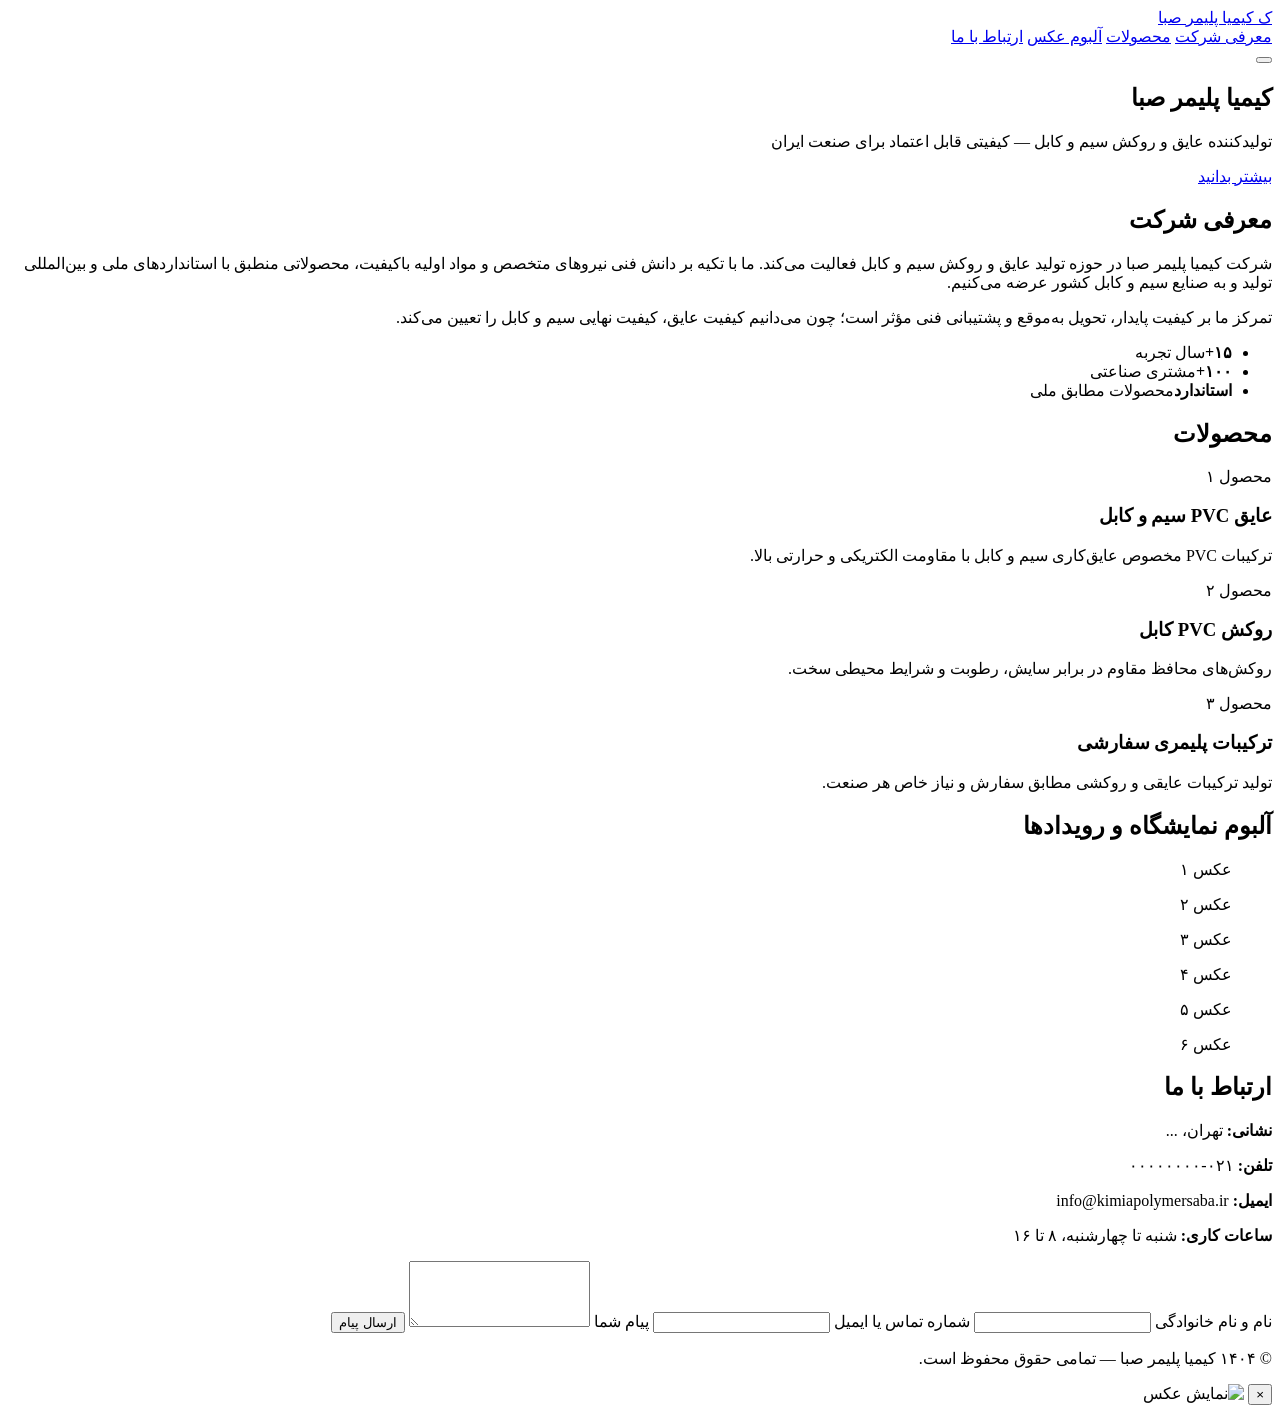
==== index.html @ 4624fdbb "Rename Index.html to index.html" ====
<!DOCTYPE html>
<html lang="fa" dir="rtl">
<head>
  <meta charset="UTF-8" />
  <meta name="viewport" content="width=device-width, initial-scale=1.0" />
  <title>کیمیا پلیمر صبا | تولیدکننده عایق و روکش سیم و کابل</title>
  <meta name="description" content="کیمیا پلیمر صبا — تولیدکننده عایق و روکش سیم و کابل با کیفیت استاندارد" />
  <link rel="stylesheet" href="style.css" />
  <link rel="stylesheet" href="https://cdn.jsdelivr.net/gh/rastikerdar/vazirmatn@v33.003/Vazirmatn-font-face.css" />
</head>
<body>

  <!-- ================= هدر و منو ================= -->
  <header class="site-header" id="header">
    <div class="container header-inner">
      <a href="#hero" class="logo">
        <!-- لوگوی واقعی شرکت را می‌توانید به‌جای این حرف بگذارید: <img src="logo.png" alt="کیمیا پلیمر صبا"> -->
        <span class="logo-mark">ک</span>
        <span class="logo-text">کیمیا پلیمر صبا</span>
      </a>
      <nav class="main-nav" id="mainNav">
        <a href="#about">معرفی شرکت</a>
        <a href="#products">محصولات</a>
        <a href="#gallery">آلبوم عکس</a>
        <a href="#contact">ارتباط با ما</a>
      </nav>
      <button class="menu-toggle" id="menuToggle" aria-label="باز و بسته کردن منو">
        <span></span><span></span><span></span>
      </button>
    </div>
  </header>

  <!-- ================= بخش قهرمان ================= -->
  <section class="hero" id="hero">
    <div class="container">
      <h1>کیمیا پلیمر صبا</h1>
      <p>تولیدکننده عایق و روکش سیم و کابل — کیفیتی قابل اعتماد برای صنعت ایران</p>
      <a href="#about" class="btn">بیشتر بدانید</a>
    </div>
  </section>

  <!-- ================= معرفی شرکت ================= -->
  <section class="section" id="about">
    <div class="container">
      <h2 class="section-title">معرفی شرکت</h2>
      <div class="about-grid">
        <div class="about-text">
          <p>
            شرکت کیمیا پلیمر صبا در حوزه تولید عایق و روکش سیم و کابل فعالیت می‌کند.
            ما با تکیه بر دانش فنی نیروهای متخصص و مواد اولیه باکیفیت، محصولاتی
            منطبق با استانداردهای ملی و بین‌المللی تولید و به صنایع سیم و کابل کشور عرضه می‌کنیم.
          </p>
          <p>
            تمرکز ما بر کیفیت پایدار، تحویل به‌موقع و پشتیبانی فنی مؤثر است؛
            چون می‌دانیم کیفیت عایق، کیفیت نهایی سیم و کابل را تعیین می‌کند.
          </p>
        </div>
        <ul class="about-stats">
          <li><strong>۱۵+</strong><span>سال تجربه</span></li>
          <li><strong>۱۰۰+</strong><span>مشتری صناعتی</span></li>
          <li><strong>استاندارد</strong><span>محصولات مطابق ملی</span></li>
        </ul>
      </div>
    </div>
  </section>

  <!-- ================= محصولات ================= -->
  <section class="section section-alt" id="products">
    <div class="container">
      <h2 class="section-title">محصولات</h2>
      <div class="products-grid">

        <article class="product-card">
          <div class="product-img placeholder" aria-hidden="true">محصول ۱</div>
          <h3>عایق PVC سیم و کابل</h3>
          <p>ترکیبات PVC مخصوص عایق‌کاری سیم و کابل با مقاومت الکتریکی و حرارتی بالا.</p>
        </article>

        <article class="product-card">
          <div class="product-img placeholder" aria-hidden="true">محصول ۲</div>
          <h3>روکش PVC کابل</h3>
          <p>روکش‌های محافظ مقاوم در برابر سایش، رطوبت و شرایط محیطی سخت.</p>
        </article>

        <article class="product-card">
          <div class="product-img placeholder" aria-hidden="true">محصول ۳</div>
          <h3>ترکیبات پلیمری سفارشی</h3>
          <p>تولید ترکیبات عایقی و روکشی مطابق سفارش و نیاز خاص هر صنعت.</p>
        </article>

      </div>
    </div>
  </section>

  <!-- ================= آلبوم عکس نمایشگاه و رویدادها ================= -->
  <section class="section" id="gallery">
    <div class="container">
      <h2 class="section-title">آلبوم نمایشگاه و رویدادها</h2>
      <div class="gallery-grid">

        <figure class="gallery-item" data-caption="نمایشگاه بین‌المللی صنعت سیم و کابل">
          <div class="gallery-img placeholder" aria-hidden="true">عکس ۱</div>
        </figure>
        <figure class="gallery-item" data-caption="غرفه کیمیا پلیمر صبا در نمایشگاه">
          <div class="gallery-img placeholder" aria-hidden="true">عکس ۲</div>
        </figure>
        <figure class="gallery-item" data-caption="خط تولید عایق و روکش">
          <div class="gallery-img placeholder" aria-hidden="true">عکس ۳</div>
        </figure>
        <figure class="gallery-item" data-caption="بازدید شرکای تجاری از کارخانه">
          <div class="gallery-img placeholder" aria-hidden="true">عکس ۴</div>
        </figure>
        <figure class="gallery-item" data-caption="رویداد سالانه شرکت">
          <div class="gallery-img placeholder" aria-hidden="true">عکس ۵</div>
        </figure>
        <figure class="gallery-item" data-caption="همایش تقدیر از همکاران">
          <div class="gallery-img placeholder" aria-hidden="true">عکس ۶</div>
        </figure>

      </div>
    </div>
  </section>

  <!-- ================= ارتباط با ما ================= -->
  <section class="section section-alt" id="contact">
    <div class="container">
      <h2 class="section-title">ارتباط با ما</h2>
      <div class="contact-grid">
        <div class="contact-info">
          <p><strong>نشانی:</strong> تهران، ...</p>
          <p><strong>تلفن:</strong> ۰۲۱-۰۰۰۰۰۰۰۰</p>
          <p><strong>ایمیل:</strong> info@kimiapolymersaba.ir</p>
          <p><strong>ساعات کاری:</strong> شنبه تا چهارشنبه، ۸ تا ۱۶</p>
        </div>
        <form class="contact-form" id="contactForm">
          <label>
            نام و نام خانوادگی
            <input type="text" name="name" required />
          </label>
          <label>
            شماره تماس یا ایمیل
            <input type="text" name="contact" required />
          </label>
          <label>
            پیام شما
            <textarea name="message" rows="4" required></textarea>
          </label>
          <button type="submit" class="btn">ارسال پیام</button>
          <p class="form-note" id="formNote"></p>
        </form>
      </div>
    </div>
  </section>

  <!-- ================= فوتر ================= -->
  <footer class="site-footer">
    <div class="container">
      <p>© ۱۴۰۴ کیمیا پلیمر صبا — تمامی حقوق محفوظ است.</p>
    </div>
  </footer>

  <!-- پنجره بزرگ‌نمایی عکس -->
  <div class="lightbox" id="lightbox" aria-hidden="true">
    <button class="lightbox-close" id="lightboxClose" aria-label="بستن">×</button>
    <img id="lightboxImg" src="" alt="نمایش عکس" />
    <p class="lightbox-caption" id="lightboxCaption"></p>
  </div>

  <script src="script.js"></script>
</body>
</html>
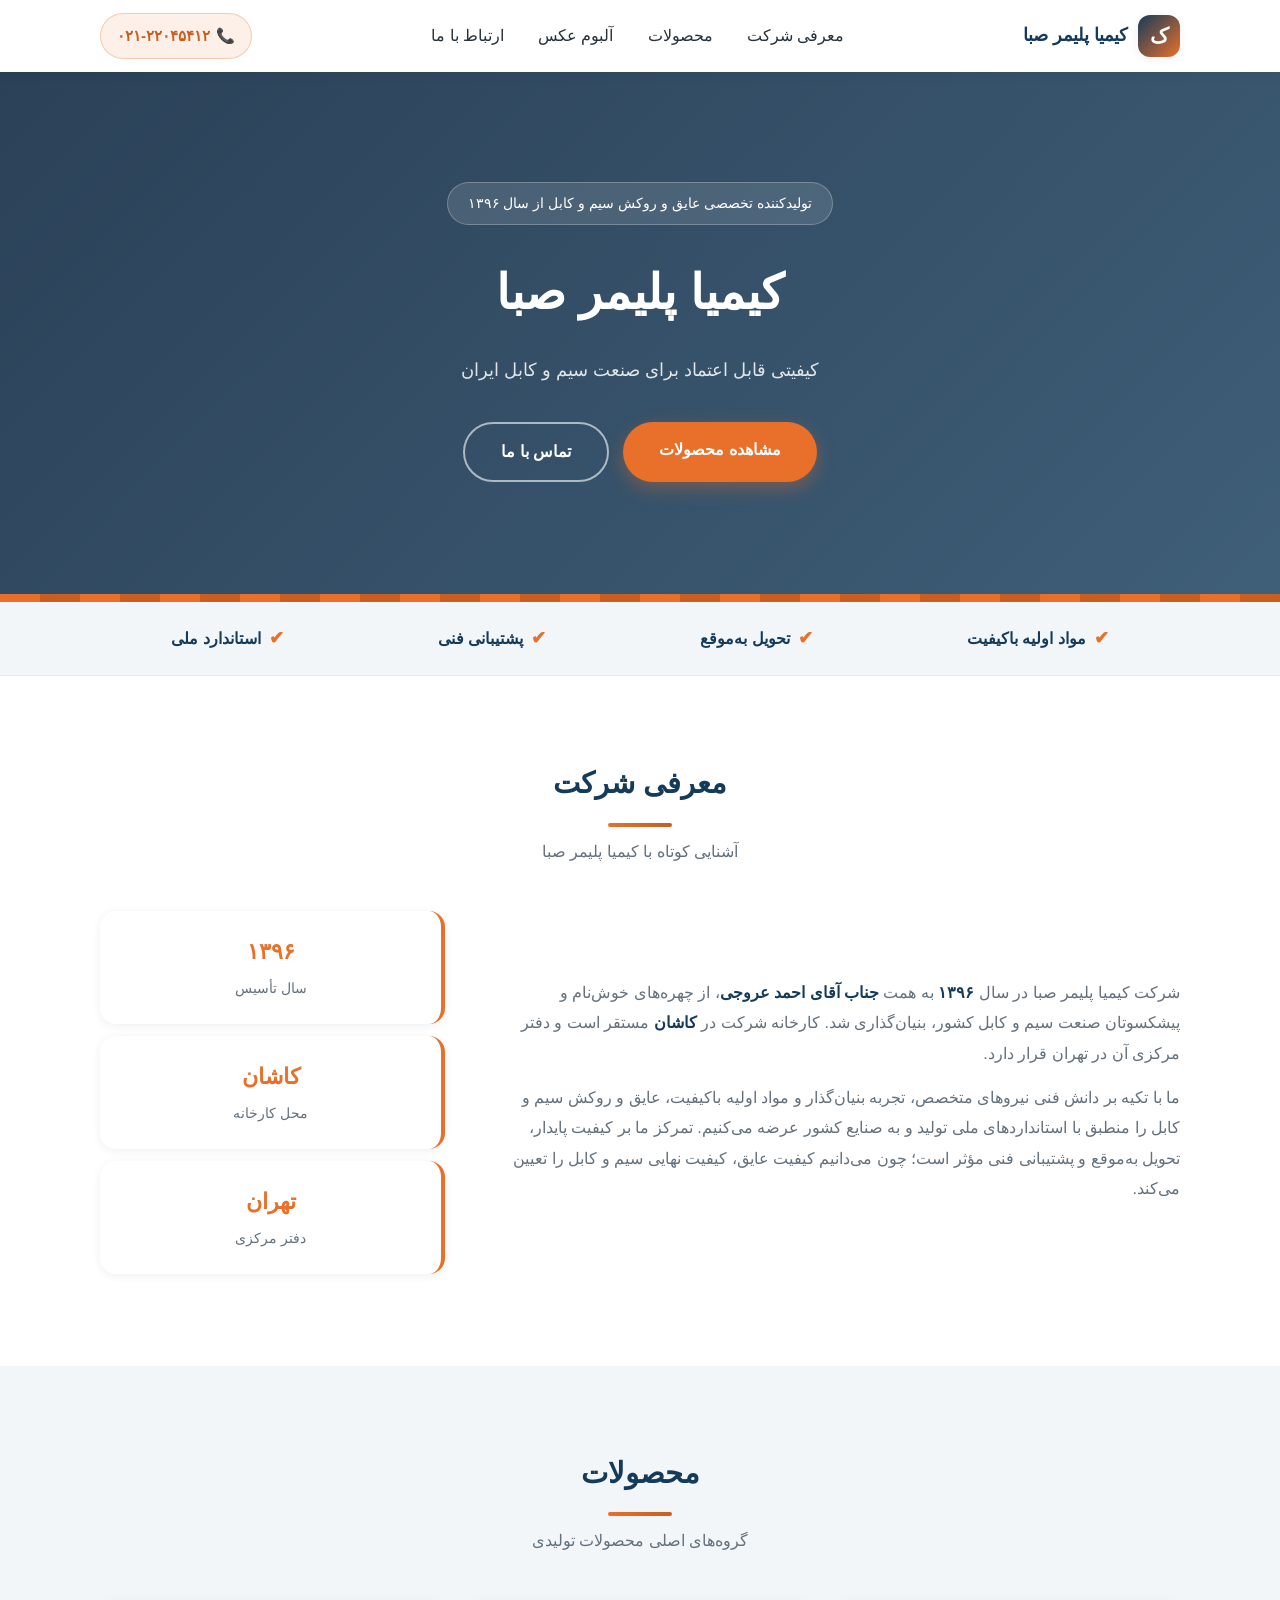
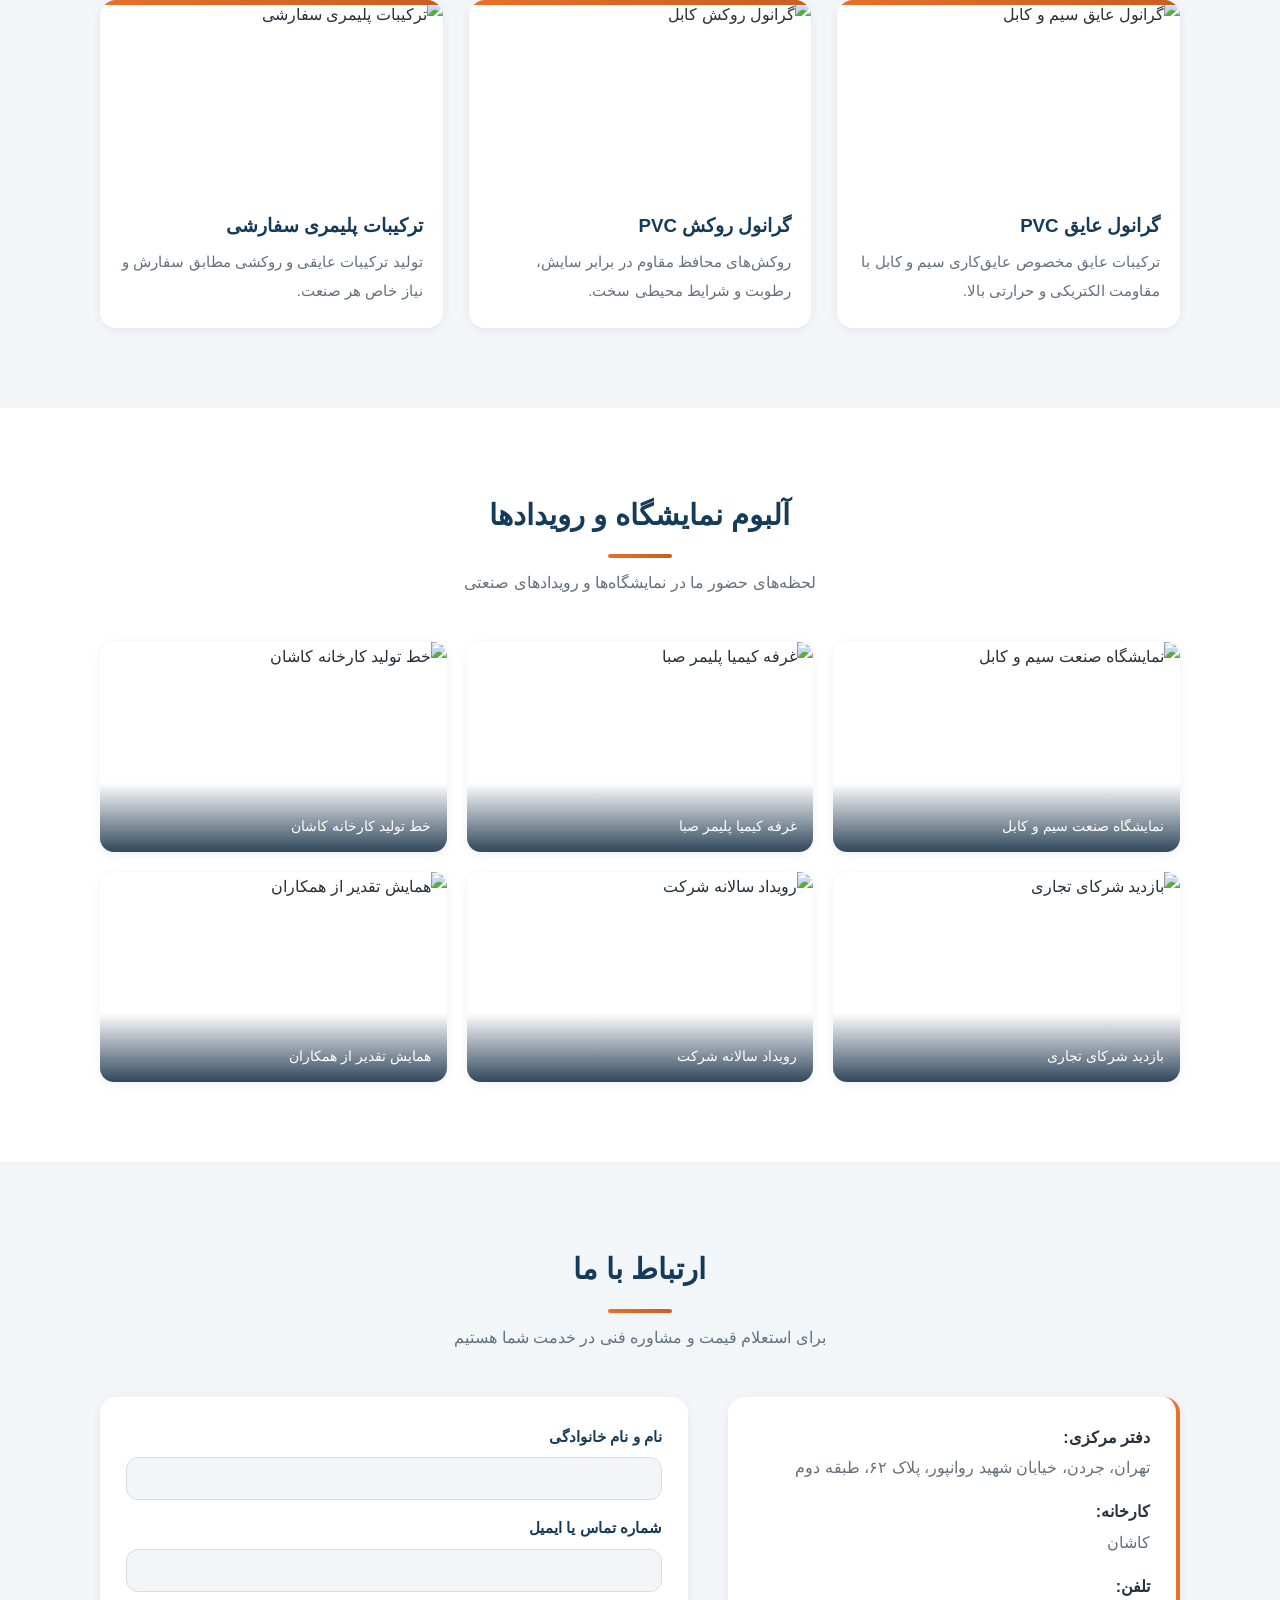
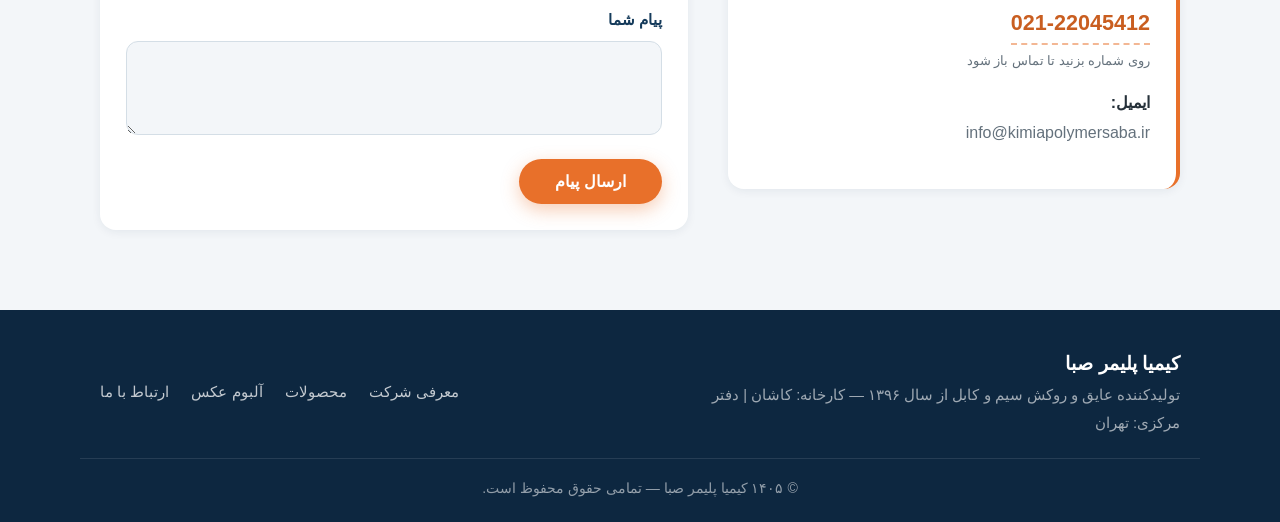
==== commit 4f7be7b5: "Add files via upload" ====
--- a/index.html
+++ b/index.html
@@ -4,17 +4,16 @@
   <meta charset="UTF-8" />
   <meta name="viewport" content="width=device-width, initial-scale=1.0" />
   <title>کیمیا پلیمر صبا | تولیدکننده عایق و روکش سیم و کابل</title>
-  <meta name="description" content="کیمیا پلیمر صبا — تولیدکننده عایق و روکش سیم و کابل با کیفیت استاندارد" />
+  <meta name="description" content="کیمیا پلیمر صبا — تولیدکننده عایق و روکش سیم و کابل از سال ۱۳۹۶، دفتر مرکزی تهران و کارخانه در کاشان" />
   <link rel="stylesheet" href="style.css" />
   <link rel="stylesheet" href="https://cdn.jsdelivr.net/gh/rastikerdar/vazirmatn@v33.003/Vazirmatn-font-face.css" />
 </head>
 <body>
 
   <!-- ================= هدر و منو ================= -->
-  <header class="site-header" id="header">
+  <header class="site-header">
     <div class="container header-inner">
       <a href="#hero" class="logo">
-        <!-- لوگوی واقعی شرکت را می‌توانید به‌جای این حرف بگذارید: <img src="logo.png" alt="کیمیا پلیمر صبا"> -->
         <span class="logo-mark">ک</span>
         <span class="logo-text">کیمیا پلیمر صبا</span>
       </a>
@@ -24,99 +23,107 @@
         <a href="#gallery">آلبوم عکس</a>
         <a href="#contact">ارتباط با ما</a>
       </nav>
+      <a class="header-phone" href="tel:+982122045412">
+        <span>📞</span>
+        <span dir="ltr">۰۲۱-۲۲۰۴۵۴۱۲</span>
+      </a>
       <button class="menu-toggle" id="menuToggle" aria-label="باز و بسته کردن منو">
         <span></span><span></span><span></span>
       </button>
     </div>
   </header>
 
-  <!-- ================= بخش قهرمان ================= -->
+  <!-- ================= بنر اصلی (پس‌زمینه: عکس گرانول) ================= -->
+  <!-- ⚠️ عکس گرانول را با نام granule.jpg آپلود کنید -->
   <section class="hero" id="hero">
     <div class="container">
+      <span class="hero-badge">تولیدکننده تخصصی عایق و روکش سیم و کابل از سال ۱۳۹۶</span>
       <h1>کیمیا پلیمر صبا</h1>
-      <p>تولیدکننده عایق و روکش سیم و کابل — کیفیتی قابل اعتماد برای صنعت ایران</p>
-      <a href="#about" class="btn">بیشتر بدانید</a>
+      <p>کیفیتی قابل اعتماد برای صنعت سیم و کابل ایران</p>
+      <div class="hero-actions">
+        <a href="#products" class="btn">مشاهده محصولات</a>
+        <a href="tel:+982122045412" class="btn btn-outline">تماس با ما</a>
+      </div>
     </div>
   </section>
+
+  <!-- ================= نوار ویژگی‌ها ================= -->
+  <div class="features-strip">
+    <div class="container features-inner">
+      <div class="feature-item"><span>✔</span> مواد اولیه باکیفیت</div>
+      <div class="feature-item"><span>✔</span> تحویل به‌موقع</div>
+      <div class="feature-item"><span>✔</span> پشتیبانی فنی</div>
+      <div class="feature-item"><span>✔</span> استاندارد ملی</div>
+    </div>
+  </div>
 
   <!-- ================= معرفی شرکت ================= -->
   <section class="section" id="about">
     <div class="container">
       <h2 class="section-title">معرفی شرکت</h2>
+      <p class="section-sub">آشنایی کوتاه با کیمیا پلیمر صبا</p>
       <div class="about-grid">
-        <div class="about-text">
+        <div class="about-text reveal">
           <p>
-            شرکت کیمیا پلیمر صبا در حوزه تولید عایق و روکش سیم و کابل فعالیت می‌کند.
-            ما با تکیه بر دانش فنی نیروهای متخصص و مواد اولیه باکیفیت، محصولاتی
-            منطبق با استانداردهای ملی و بین‌المللی تولید و به صنایع سیم و کابل کشور عرضه می‌کنیم.
+            شرکت کیمیا پلیمر صبا در سال <strong>۱۳۹۶</strong> به همت <strong>جناب آقای احمد عروجی</strong>،
+            از چهره‌های خوش‌نام و پیشکسوتان صنعت سیم و کابل کشور، بنیان‌گذاری شد.
+            کارخانه شرکت در <strong>کاشان</strong> مستقر است و دفتر مرکزی آن در تهران قرار دارد.
           </p>
           <p>
+            ما با تکیه بر دانش فنی نیروهای متخصص، تجربه بنیان‌گذار و مواد اولیه باکیفیت،
+            عایق و روکش سیم و کابل را منطبق با استانداردهای ملی تولید و به صنایع کشور عرضه می‌کنیم.
             تمرکز ما بر کیفیت پایدار، تحویل به‌موقع و پشتیبانی فنی مؤثر است؛
             چون می‌دانیم کیفیت عایق، کیفیت نهایی سیم و کابل را تعیین می‌کند.
           </p>
         </div>
         <ul class="about-stats">
-          <li><strong>۱۵+</strong><span>سال تجربه</span></li>
-          <li><strong>۱۰۰+</strong><span>مشتری صناعتی</span></li>
-          <li><strong>استاندارد</strong><span>محصولات مطابق ملی</span></li>
+          <li class="reveal"><strong>۱۳۹۶</strong><span>سال تأسیس</span></li>
+          <li class="reveal"><strong>کاشان</strong><span>محل کارخانه</span></li>
+          <li class="reveal"><strong>تهران</strong><span>دفتر مرکزی</span></li>
         </ul>
       </div>
     </div>
   </section>
 
   <!-- ================= محصولات ================= -->
+  <!-- ⚠️ سه عکس محصول را با نام‌های product1.jpg و product2.jpg و product3.jpg آپلود کنید -->
   <section class="section section-alt" id="products">
     <div class="container">
       <h2 class="section-title">محصولات</h2>
+      <p class="section-sub">گروه‌های اصلی محصولات تولیدی</p>
       <div class="products-grid">
-
-        <article class="product-card">
-          <div class="product-img placeholder" aria-hidden="true">محصول ۱</div>
-          <h3>عایق PVC سیم و کابل</h3>
-          <p>ترکیبات PVC مخصوص عایق‌کاری سیم و کابل با مقاومت الکتریکی و حرارتی بالا.</p>
+        <article class="product-card reveal">
+          <img class="product-img" src="product1.jpg" alt="گرانول عایق سیم و کابل" />
+          <h3>گرانول عایق PVC</h3>
+          <p>ترکیبات عایق مخصوص عایق‌کاری سیم و کابل با مقاومت الکتریکی و حرارتی بالا.</p>
         </article>
-
-        <article class="product-card">
-          <div class="product-img placeholder" aria-hidden="true">محصول ۲</div>
-          <h3>روکش PVC کابل</h3>
+        <article class="product-card reveal">
+          <img class="product-img" src="product2.jpg" alt="گرانول روکش کابل" />
+          <h3>گرانول روکش PVC</h3>
           <p>روکش‌های محافظ مقاوم در برابر سایش، رطوبت و شرایط محیطی سخت.</p>
         </article>
-
-        <article class="product-card">
-          <div class="product-img placeholder" aria-hidden="true">محصول ۳</div>
+        <article class="product-card reveal">
+          <img class="product-img" src="product3.jpg" alt="ترکیبات پلیمری سفارشی" />
           <h3>ترکیبات پلیمری سفارشی</h3>
           <p>تولید ترکیبات عایقی و روکشی مطابق سفارش و نیاز خاص هر صنعت.</p>
         </article>
-
       </div>
     </div>
   </section>
 
-  <!-- ================= آلبوم عکس نمایشگاه و رویدادها ================= -->
+  <!-- ================= آلبوم عکس ================= -->
+  <!-- ⚠️ شش عکس را با نام‌های gallery1.jpg تا gallery6.jpg آپلود کنید -->
   <section class="section" id="gallery">
     <div class="container">
       <h2 class="section-title">آلبوم نمایشگاه و رویدادها</h2>
+      <p class="section-sub">لحظه‌های حضور ما در نمایشگاه‌ها و رویدادهای صنعتی</p>
       <div class="gallery-grid">
-
-        <figure class="gallery-item" data-caption="نمایشگاه بین‌المللی صنعت سیم و کابل">
-          <div class="gallery-img placeholder" aria-hidden="true">عکس ۱</div>
-        </figure>
-        <figure class="gallery-item" data-caption="غرفه کیمیا پلیمر صبا در نمایشگاه">
-          <div class="gallery-img placeholder" aria-hidden="true">عکس ۲</div>
-        </figure>
-        <figure class="gallery-item" data-caption="خط تولید عایق و روکش">
-          <div class="gallery-img placeholder" aria-hidden="true">عکس ۳</div>
-        </figure>
-        <figure class="gallery-item" data-caption="بازدید شرکای تجاری از کارخانه">
-          <div class="gallery-img placeholder" aria-hidden="true">عکس ۴</div>
-        </figure>
-        <figure class="gallery-item" data-caption="رویداد سالانه شرکت">
-          <div class="gallery-img placeholder" aria-hidden="true">عکس ۵</div>
-        </figure>
-        <figure class="gallery-item" data-caption="همایش تقدیر از همکاران">
-          <div class="gallery-img placeholder" aria-hidden="true">عکس ۶</div>
-        </figure>
-
+        <figure class="gallery-item reveal"><img class="gallery-img" src="gallery1.jpg" alt="نمایشگاه صنعت سیم و کابل" /><figcaption>نمایشگاه صنعت سیم و کابل</figcaption></figure>
+        <figure class="gallery-item reveal"><img class="gallery-img" src="gallery2.jpg" alt="غرفه کیمیا پلیمر صبا" /><figcaption>غرفه کیمیا پلیمر صبا</figcaption></figure>
+        <figure class="gallery-item reveal"><img class="gallery-img" src="gallery3.jpg" alt="خط تولید کارخانه کاشان" /><figcaption>خط تولید کارخانه کاشان</figcaption></figure>
+        <figure class="gallery-item reveal"><img class="gallery-img" src="gallery4.jpg" alt="بازدید شرکای تجاری" /><figcaption>بازدید شرکای تجاری</figcaption></figure>
+        <figure class="gallery-item reveal"><img class="gallery-img" src="gallery5.jpg" alt="رویداد سالانه شرکت" /><figcaption>رویداد سالانه شرکت</figcaption></figure>
+        <figure class="gallery-item reveal"><img class="gallery-img" src="gallery6.jpg" alt="همایش تقدیر از همکاران" /><figcaption>همایش تقدیر از همکاران</figcaption></figure>
       </div>
     </div>
   </section>
@@ -125,14 +132,20 @@
   <section class="section section-alt" id="contact">
     <div class="container">
       <h2 class="section-title">ارتباط با ما</h2>
+      <p class="section-sub">برای استعلام قیمت و مشاوره فنی در خدمت شما هستیم</p>
       <div class="contact-grid">
         <div class="contact-info">
-          <p><strong>نشانی:</strong> تهران، ...</p>
-          <p><strong>تلفن:</strong> ۰۲۱-۰۰۰۰۰۰۰۰</p>
-          <p><strong>ایمیل:</strong> info@kimiapolymersaba.ir</p>
-          <p><strong>ساعات کاری:</strong> شنبه تا چهارشنبه، ۸ تا ۱۶</p>
+          <div class="contact-card reveal">
+            <p><strong>دفتر مرکزی:</strong><br />تهران، جردن، خیابان شهید روانپور، پلاک ۶۲، طبقه دوم</p>
+            <p><strong>کارخانه:</strong><br />کاشان</p>
+            <p><strong>تلفن:</strong><br />
+              <a class="phone-link" href="tel:+982122045412" dir="ltr">021-22045412</a>
+              <span class="phone-hint">روی شماره بزنید تا تماس باز شود</span>
+            </p>
+            <p><strong>ایمیل:</strong><br />info@kimiapolymersaba.ir</p>
+          </div>
         </div>
-        <form class="contact-form" id="contactForm">
+        <form class="contact-form reveal" id="contactForm">
           <label>
             نام و نام خانوادگی
             <input type="text" name="name" required />
@@ -154,13 +167,25 @@
 
   <!-- ================= فوتر ================= -->
   <footer class="site-footer">
-    <div class="container">
-      <p>© ۱۴۰۴ کیمیا پلیمر صبا — تمامی حقوق محفوظ است.</p>
+    <div class="container footer-grid">
+      <div>
+        <p class="footer-brand">کیمیا پلیمر صبا</p>
+        <p class="footer-desc">تولیدکننده عایق و روکش سیم و کابل از سال ۱۳۹۶ — کارخانه: کاشان | دفتر مرکزی: تهران</p>
+      </div>
+      <nav class="footer-nav">
+        <a href="#about">معرفی شرکت</a>
+        <a href="#products">محصولات</a>
+        <a href="#gallery">آلبوم عکس</a>
+        <a href="#contact">ارتباط با ما</a>
+      </nav>
+    </div>
+    <div class="container footer-bottom">
+      <p>© ۱۴۰۵ کیمیا پلیمر صبا — تمامی حقوق محفوظ است.</p>
     </div>
   </footer>
 
   <!-- پنجره بزرگ‌نمایی عکس -->
-  <div class="lightbox" id="lightbox" aria-hidden="true">
+  <div class="lightbox" id="lightbox">
     <button class="lightbox-close" id="lightboxClose" aria-label="بستن">×</button>
     <img id="lightboxImg" src="" alt="نمایش عکس" />
     <p class="lightbox-caption" id="lightboxCaption"></p>
@@ -168,4 +193,4 @@
 
   <script src="script.js"></script>
 </body>
-</html>
+</html>
--- a/style.css
+++ b/style.css
@@ -0,0 +1,446 @@
+/* پالت سازمانی: سرمه‌ای صنعتی + نارنجی مسی */
+:root {
+  --primary: #153B5B;
+  --primary-dark: #0D2740;
+  --accent: #E8702A;
+  --accent-dark: #C95E20;
+  --bg: #ffffff;
+  --bg-alt: #F3F6F9;
+  --text: #26313A;
+  --text-muted: #64717C;
+  --radius: 16px;
+  --shadow-sm: 0 2px 10px rgba(13, 39, 64, 0.07);
+  --shadow-md: 0 10px 30px rgba(13, 39, 64, 0.12);
+}
+
+* { margin: 0; padding: 0; box-sizing: border-box; }
+html { scroll-behavior: smooth; }
+
+body {
+  font-family: Vazirmatn, Tahoma, sans-serif;
+  color: var(--text);
+  background: var(--bg);
+  line-height: 1.9;
+}
+
+.container { max-width: 1120px; margin: 0 auto; padding: 0 20px; }
+
+/* ===== هدر شیشه‌ای ===== */
+.site-header {
+  position: sticky;
+  top: 0;
+  background: rgba(255, 255, 255, 0.85);
+  backdrop-filter: blur(12px);
+  -webkit-backdrop-filter: blur(12px);
+  box-shadow: 0 1px 12px rgba(13, 39, 64, 0.08);
+  z-index: 100;
+}
+
+.header-inner {
+  display: flex;
+  align-items: center;
+  justify-content: space-between;
+  height: 72px;
+  gap: 16px;
+}
+
+.logo { display: flex; align-items: center; gap: 10px; text-decoration: none; color: var(--primary); }
+
+.logo-mark {
+  width: 42px; height: 42px;
+  background: linear-gradient(135deg, var(--primary), var(--accent));
+  color: #fff;
+  border-radius: 12px;
+  display: grid; place-items: center;
+  font-size: 1.3rem; font-weight: bold;
+  box-shadow: var(--shadow-sm);
+}
+
+.logo-text { font-size: 1.1rem; font-weight: bold; }
+
+.main-nav { display: flex; gap: 6px; }
+
+.main-nav a {
+  text-decoration: none;
+  color: var(--text);
+  font-size: 0.98rem;
+  padding: 8px 14px;
+  border-radius: 10px;
+  transition: color 0.2s, background 0.2s;
+}
+.main-nav a:hover { color: var(--accent-dark); background: rgba(232, 112, 42, 0.08); }
+
+/* تلفن هدر — کلیک‌پذیر */
+.header-phone {
+  display: flex;
+  align-items: center;
+  gap: 6px;
+  background: rgba(232, 112, 42, 0.1);
+  color: var(--accent-dark);
+  text-decoration: none;
+  font-weight: bold;
+  font-size: 0.95rem;
+  padding: 8px 16px;
+  border-radius: 999px;
+  border: 1px solid rgba(232, 112, 42, 0.3);
+  transition: background 0.2s, color 0.2s;
+  white-space: nowrap;
+}
+.header-phone:hover { background: var(--accent); color: #fff; }
+
+.menu-toggle { display: none; flex-direction: column; gap: 5px; background: none; border: none; cursor: pointer; padding: 6px; }
+.menu-toggle span { width: 24px; height: 3px; background: var(--primary); border-radius: 2px; }
+
+/* ===== بنر اصلی با پس‌زمینه گرانول ===== */
+.hero {
+  background:
+    linear-gradient(135deg, rgba(13, 39, 64, 0.88), rgba(21, 59, 91, 0.82)),
+    url("granule.jpg") center/cover no-repeat;
+  color: #fff;
+  text-align: center;
+  padding: 110px 20px 120px;
+  position: relative;
+}
+
+.hero::after {
+  content: "";
+  position: absolute;
+  bottom: 0; left: 0; right: 0;
+  height: 8px;
+  background: repeating-linear-gradient(90deg, var(--accent) 0 40px, var(--accent-dark) 40px 80px);
+}
+
+.hero-badge {
+  display: inline-block;
+  background: rgba(255, 255, 255, 0.12);
+  border: 1px solid rgba(255, 255, 255, 0.25);
+  padding: 7px 20px;
+  border-radius: 999px;
+  font-size: 0.9rem;
+  margin-bottom: 22px;
+  animation: fadeUp 0.7s ease both;
+}
+
+.hero h1 { font-size: 3rem; margin-bottom: 14px; animation: fadeUp 0.7s ease 0.1s both; }
+
+.hero p {
+  font-size: 1.15rem;
+  color: rgba(255, 255, 255, 0.85);
+  margin-bottom: 34px;
+  animation: fadeUp 0.7s ease 0.2s both;
+}
+
+.hero-actions {
+  display: flex;
+  gap: 14px;
+  justify-content: center;
+  flex-wrap: wrap;
+  animation: fadeUp 0.7s ease 0.3s both;
+}
+
+@keyframes fadeUp {
+  from { opacity: 0; transform: translateY(22px); }
+  to { opacity: 1; transform: translateY(0); }
+}
+
+.btn {
+  display: inline-block;
+  background: var(--accent);
+  color: #fff;
+  padding: 13px 36px;
+  border-radius: 999px;
+  text-decoration: none;
+  font-weight: bold;
+  border: none;
+  cursor: pointer;
+  font-size: 1rem;
+  font-family: inherit;
+  box-shadow: 0 6px 18px rgba(232, 112, 42, 0.35);
+  transition: background 0.2s, transform 0.2s;
+}
+.btn:hover { background: var(--accent-dark); transform: translateY(-2px); }
+
+.btn-outline { background: transparent; border: 2px solid rgba(255, 255, 255, 0.6); box-shadow: none; }
+.btn-outline:hover { background: rgba(255, 255, 255, 0.12); border-color: #fff; }
+
+/* ===== نوار ویژگی‌ها ===== */
+.features-strip { background: var(--bg-alt); border-bottom: 1px solid rgba(13, 39, 64, 0.06); }
+
+.features-inner {
+  display: flex;
+  justify-content: space-around;
+  flex-wrap: wrap;
+  gap: 12px;
+  padding: 20px;
+}
+
+.feature-item { color: var(--primary); font-weight: bold; font-size: 0.98rem; display: flex; align-items: center; gap: 8px; }
+.feature-item span { color: var(--accent); font-size: 1.1rem; }
+
+/* ===== بخش‌های عمومی ===== */
+.section { padding: 80px 0; }
+.section-alt { background: var(--bg-alt); }
+
+.section-title { text-align: center; font-size: 1.8rem; color: var(--primary); }
+
+.section-title::after {
+  content: "";
+  display: block;
+  width: 64px; height: 4px;
+  background: linear-gradient(90deg, var(--accent), var(--accent-dark));
+  border-radius: 2px;
+  margin: 12px auto 0;
+}
+
+.section-sub { text-align: center; color: var(--text-muted); margin: 10px 0 44px; font-size: 0.98rem; }
+
+/* ===== معرفی شرکت ===== */
+.about-grid {
+  display: grid;
+  grid-template-columns: 2fr 1fr;
+  gap: 44px;
+  align-items: center;
+}
+
+.about-text p { margin-bottom: 14px; color: var(--text-muted); }
+.about-text strong { color: var(--primary); }
+
+.about-stats { list-style: none; text-align: center; }
+
+.about-stats li {
+  background: var(--bg);
+  border-radius: var(--radius);
+  padding: 20px;
+  margin-bottom: 12px;
+  box-shadow: var(--shadow-sm);
+  border-right: 4px solid var(--accent);
+  transition: transform 0.2s, box-shadow 0.2s;
+}
+.about-stats li:hover { transform: translateY(-3px); box-shadow: var(--shadow-md); }
+
+.about-stats strong { display: block; font-size: 1.4rem; color: var(--accent); }
+.about-stats span { color: var(--text-muted); font-size: 0.9rem; }
+
+/* ===== محصولات ===== */
+.products-grid {
+  display: grid;
+  grid-template-columns: repeat(auto-fit, minmax(260px, 1fr));
+  gap: 26px;
+}
+
+.product-card {
+  background: var(--bg);
+  border-radius: var(--radius);
+  overflow: hidden;
+  box-shadow: var(--shadow-sm);
+  transition: transform 0.25s, box-shadow 0.25s;
+  position: relative;
+}
+.product-card::before {
+  content: "";
+  position: absolute;
+  top: 0; left: 0; right: 0;
+  height: 5px;
+  background: linear-gradient(90deg, var(--accent), var(--accent-dark));
+  z-index: 1;
+}
+.product-card:hover { transform: translateY(-6px); box-shadow: var(--shadow-md); }
+
+.product-img { display: block; width: 100%; height: 190px; object-fit: cover; }
+
+.product-card h3 { padding: 18px 20px 4px; color: var(--primary); }
+.product-card p { padding: 0 20px 22px; color: var(--text-muted); font-size: 0.95rem; }
+
+/* ===== آلبوم عکس ===== */
+.gallery-grid {
+  display: grid;
+  grid-template-columns: repeat(auto-fit, minmax(280px, 1fr));
+  gap: 20px;
+}
+
+.gallery-item {
+  cursor: pointer;
+  position: relative;
+  border-radius: 14px;
+  overflow: hidden;
+  box-shadow: var(--shadow-sm);
+}
+
+.gallery-img {
+  display: block;
+  width: 100%;
+  height: 210px;
+  object-fit: cover;
+  transition: transform 0.4s ease;
+}
+.gallery-item:hover .gallery-img { transform: scale(1.06); }
+
+.gallery-item figcaption {
+  position: absolute;
+  bottom: 0; left: 0; right: 0;
+  background: linear-gradient(transparent, rgba(13, 39, 64, 0.85));
+  color: #fff;
+  padding: 30px 16px 12px;
+  font-size: 0.9rem;
+}
+
+/* ===== ارتباط با ما ===== */
+.contact-grid { display: grid; grid-template-columns: 1fr 1.3fr; gap: 40px; align-items: start; }
+
+.contact-card {
+  background: var(--bg);
+  border-radius: var(--radius);
+  padding: 26px;
+  box-shadow: var(--shadow-sm);
+  border-right: 4px solid var(--accent);
+}
+.contact-card p { margin-bottom: 14px; color: var(--text-muted); }
+.contact-card strong { color: var(--text); }
+
+/* تلفن کلیک‌پذیر در کارت تماس */
+.phone-link {
+  display: inline-block;
+  font-size: 1.35rem;
+  font-weight: bold;
+  color: var(--accent-dark);
+  text-decoration: none;
+  direction: ltr;
+  border-bottom: 2px dashed rgba(232, 112, 42, 0.5);
+  transition: color 0.2s;
+}
+.phone-link:hover { color: var(--accent); }
+
+.phone-hint { display: block; font-size: 0.8rem; color: var(--text-muted); margin-top: 4px; }
+
+.contact-form {
+  background: var(--bg);
+  border-radius: var(--radius);
+  padding: 26px;
+  box-shadow: var(--shadow-sm);
+}
+
+.contact-form label { display: block; margin-bottom: 14px; font-size: 0.95rem; font-weight: bold; color: var(--primary); }
+
+.contact-form input,
+.contact-form textarea {
+  width: 100%;
+  margin-top: 6px;
+  padding: 12px 14px;
+  border: 1px solid #D4DEE6;
+  border-radius: 12px;
+  font-family: inherit;
+  font-size: 0.95rem;
+  font-weight: normal;
+  background: var(--bg-alt);
+  transition: border 0.2s, background 0.2s;
+}
+
+.contact-form input:focus,
+.contact-form textarea:focus {
+  outline: none;
+  background: var(--bg);
+  border-color: var(--accent);
+  box-shadow: 0 0 0 3px rgba(232, 112, 42, 0.15);
+}
+
+.form-note {
+  margin-top: 10px;
+  color: #1F8A4C;
+  font-weight: bold;
+  font-size: 0.95rem;
+  display: none;
+}
+
+/* ===== فوتر ===== */
+.site-footer { background: var(--primary-dark); color: rgba(255, 255, 255, 0.85); }
+
+.footer-grid {
+  display: flex;
+  justify-content: space-between;
+  align-items: center;
+  flex-wrap: wrap;
+  gap: 20px;
+  padding-top: 36px;
+  padding-bottom: 20px;
+}
+
+.footer-brand { font-size: 1.2rem; font-weight: bold; color: #fff; }
+.footer-desc { font-size: 0.92rem; color: rgba(255, 255, 255, 0.6); max-width: 480px; }
+
+.footer-nav { display: flex; gap: 22px; flex-wrap: wrap; }
+
+.footer-nav a {
+  color: rgba(255, 255, 255, 0.75);
+  text-decoration: none;
+  font-size: 0.95rem;
+  transition: color 0.2s;
+}
+.footer-nav a:hover { color: var(--accent); }
+
+.footer-bottom {
+  border-top: 1px solid rgba(255, 255, 255, 0.1);
+  padding-top: 16px;
+  padding-bottom: 20px;
+  text-align: center;
+  font-size: 0.88rem;
+  color: rgba(255, 255, 255, 0.55);
+}
+
+/* ===== پنجره بزرگ‌نمایی عکس ===== */
+.lightbox {
+  position: fixed;
+  inset: 0;
+  background: rgba(13, 27, 40, 0.9);
+  display: none;
+  place-items: center;
+  z-index: 200;
+  padding: 20px;
+}
+.lightbox.open { display: grid; }
+.lightbox img { max-width: 90vw; max-height: 75vh; border-radius: 12px; box-shadow: 0 20px 60px rgba(0, 0, 0, 0.5); }
+.lightbox-caption { color: #fff; margin-top: 14px; font-size: 0.95rem; }
+.lightbox-close {
+  position: absolute;
+  top: 18px; left: 22px;
+  background: none; border: none;
+  color: #fff;
+  font-size: 2.4rem;
+  cursor: pointer;
+}
+
+/* ===== انیمیشن اسکرول ===== */
+.reveal {
+  opacity: 0;
+  transform: translateY(28px);
+  transition: opacity 0.6s ease, transform 0.6s ease;
+}
+.reveal.visible { opacity: 1; transform: translateY(0); }
+
+/* ===== ریسپانسیو ===== */
+@media (max-width: 900px) {
+  .header-phone { display: none; }
+}
+
+@media (max-width: 768px) {
+  .menu-toggle { display: flex; }
+
+  .main-nav {
+    position: absolute;
+    top: 72px; left: 0; right: 0;
+    background: var(--bg);
+    flex-direction: column;
+    gap: 0;
+    box-shadow: 0 8px 16px rgba(13, 39, 64, 0.1);
+    display: none;
+  }
+  .main-nav.open { display: flex; }
+  .main-nav a { padding: 14px 24px; border-bottom: 1px solid var(--bg-alt); border-radius: 0; }
+
+  .about-grid,
+  .contact-grid { grid-template-columns: 1fr; }
+
+  .hero { padding: 80px 20px 90px; }
+  .hero h1 { font-size: 2rem; }
+  .features-inner { justify-content: flex-start; }
+  .footer-grid { flex-direction: column; text-align: center; }
+}
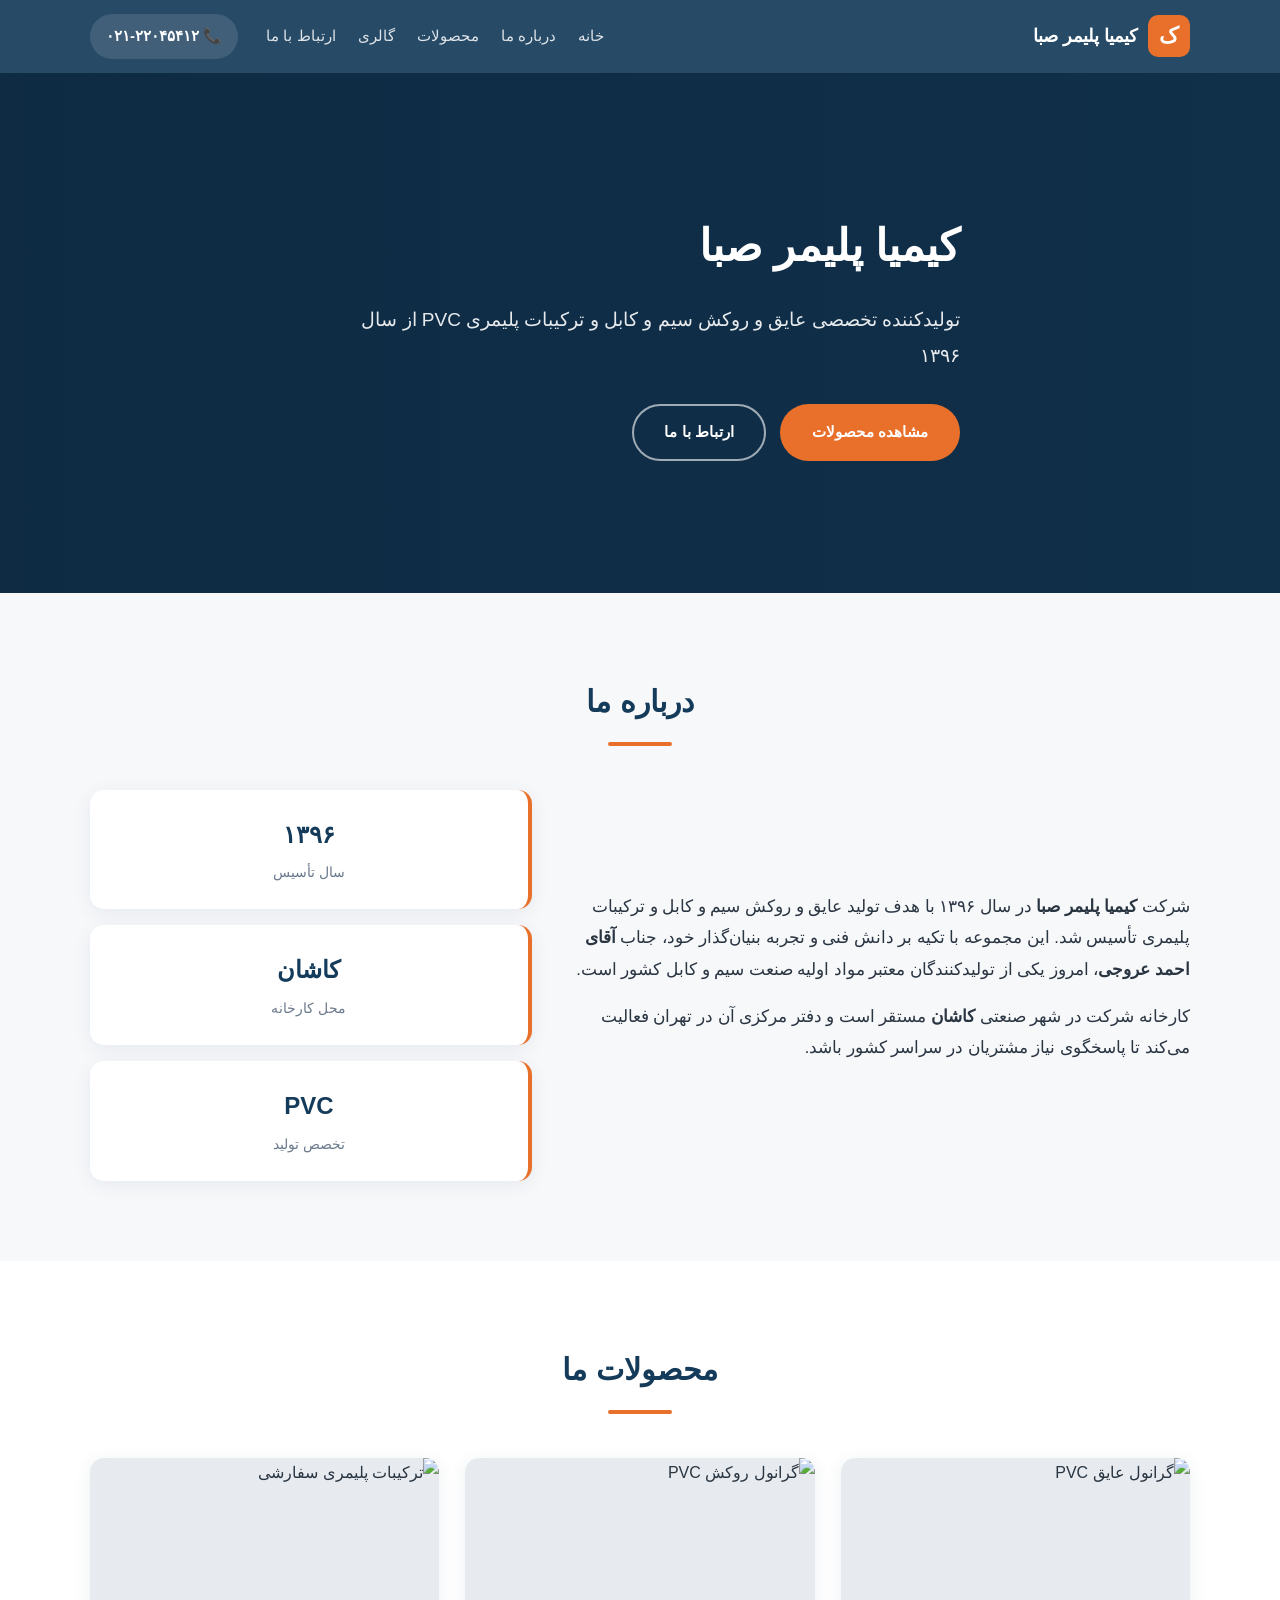
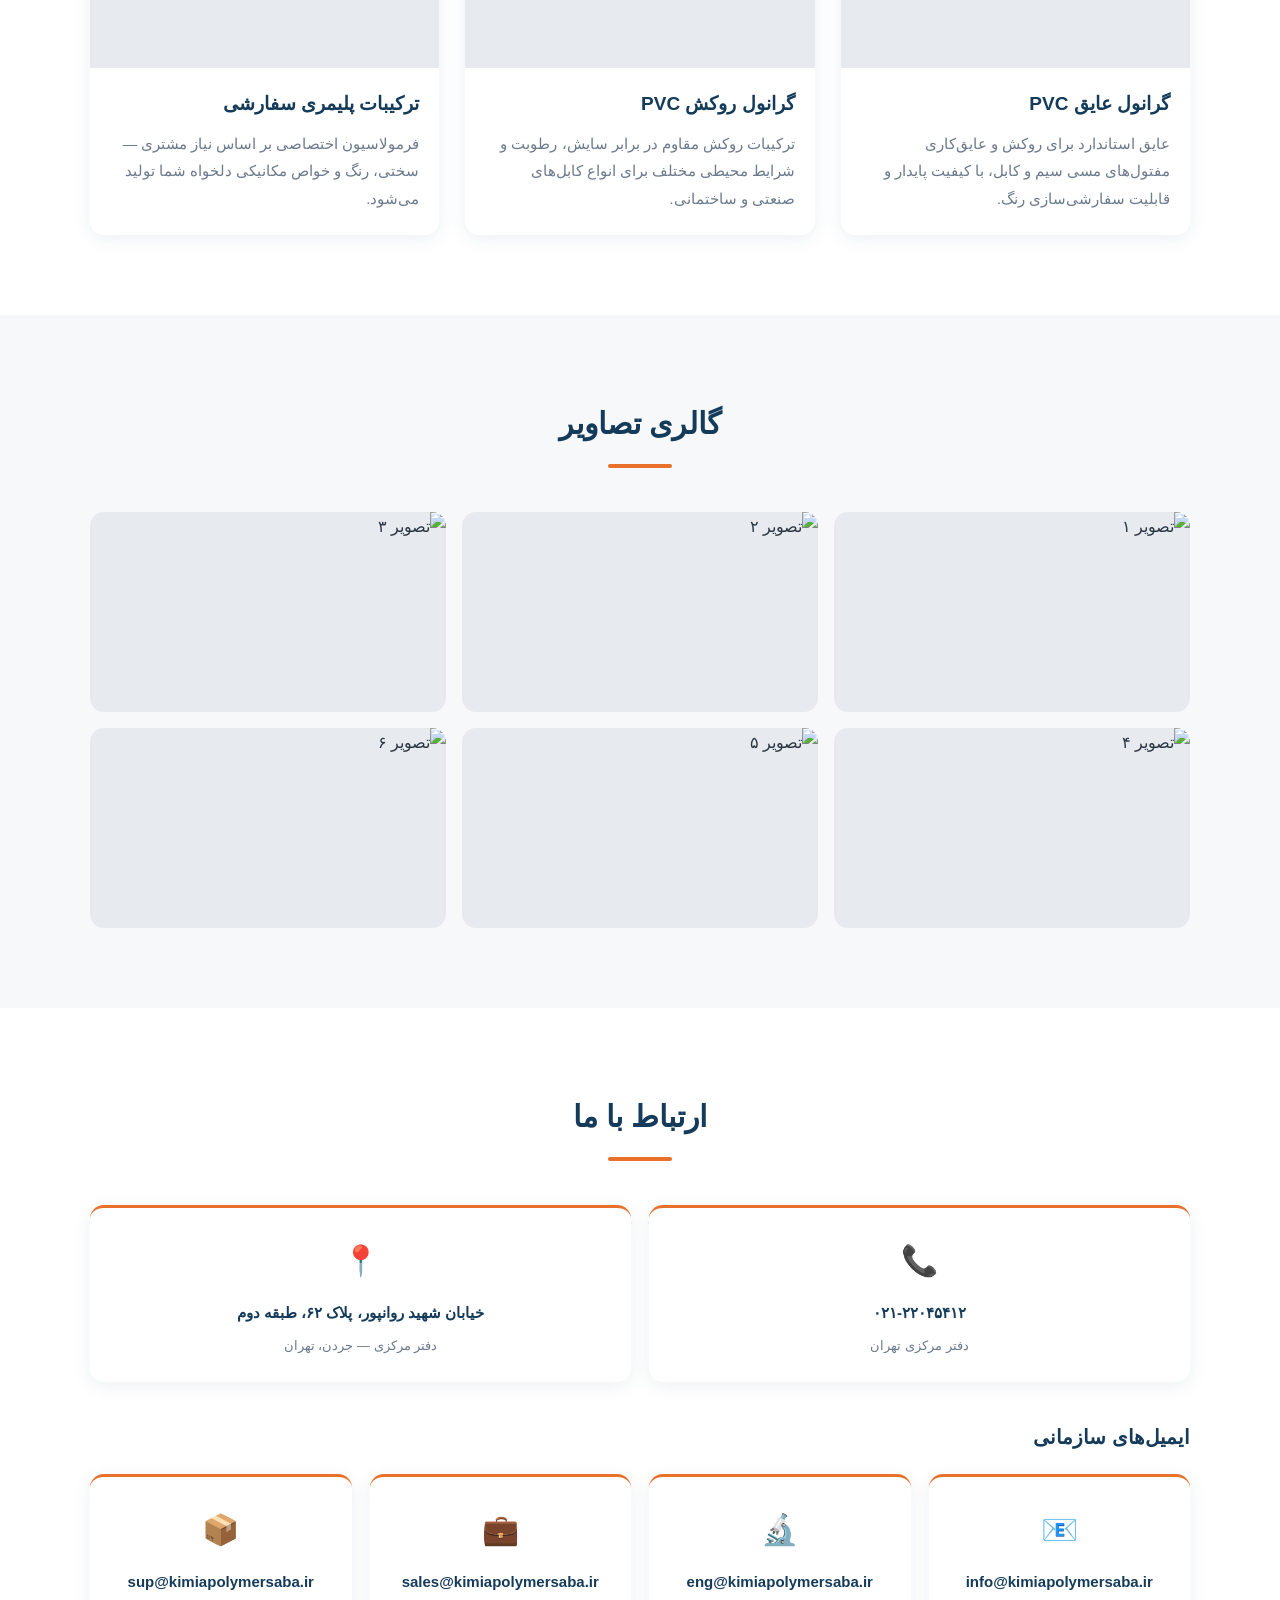
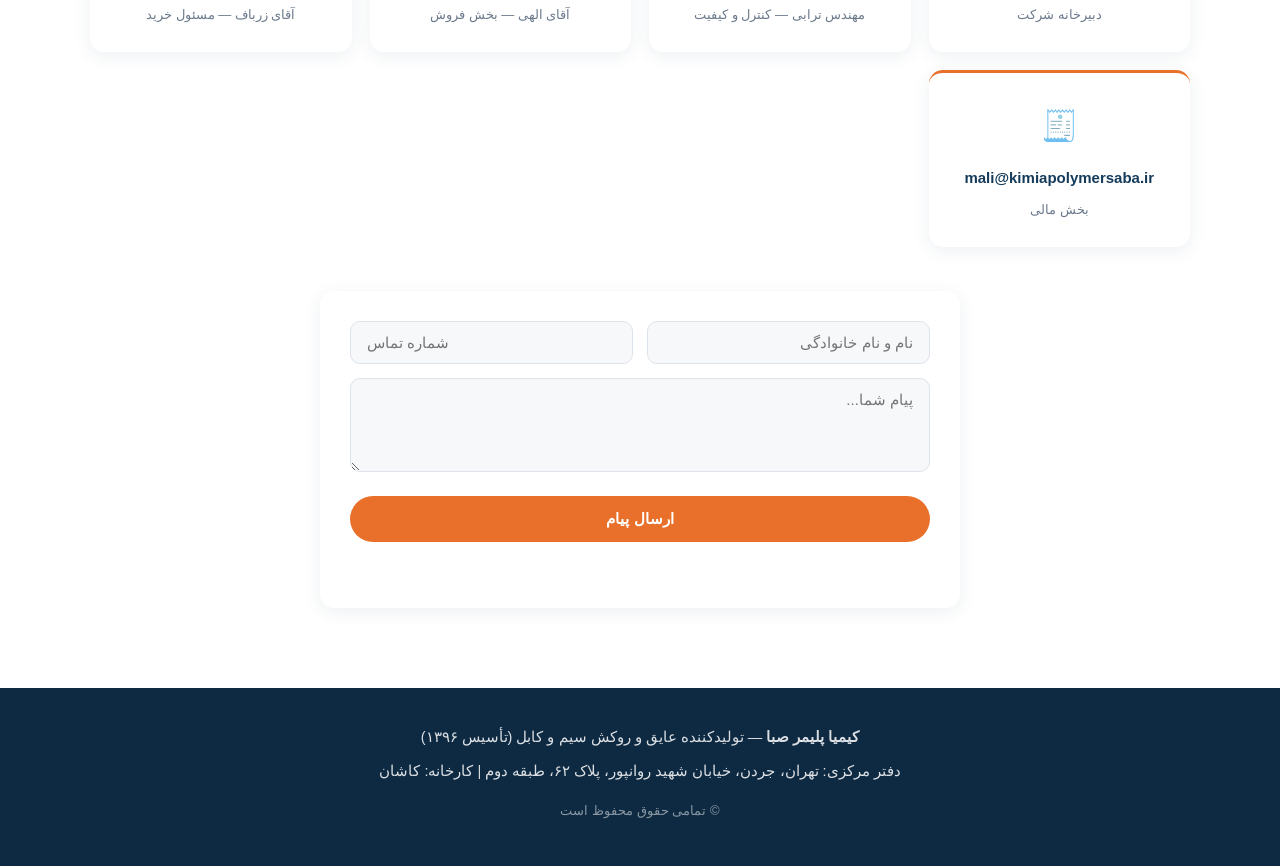
==== commit 6d57976f: "Add files via upload" ====
--- a/index.html
+++ b/index.html
@@ -1,196 +1,188 @@
 <!DOCTYPE html>
 <html lang="fa" dir="rtl">
 <head>
-  <meta charset="UTF-8" />
-  <meta name="viewport" content="width=device-width, initial-scale=1.0" />
-  <title>کیمیا پلیمر صبا | تولیدکننده عایق و روکش سیم و کابل</title>
-  <meta name="description" content="کیمیا پلیمر صبا — تولیدکننده عایق و روکش سیم و کابل از سال ۱۳۹۶، دفتر مرکزی تهران و کارخانه در کاشان" />
-  <link rel="stylesheet" href="style.css" />
-  <link rel="stylesheet" href="https://cdn.jsdelivr.net/gh/rastikerdar/vazirmatn@v33.003/Vazirmatn-font-face.css" />
+<meta charset="UTF-8">
+<meta name="viewport" content="width=device-width, initial-scale=1.0">
+<title>کیمیا پلیمر صبا | تولیدکننده عایق و روکش سیم و کابل</title>
+<meta name="description" content="کیمیا پلیمر صبا، تولیدکننده گرانول عایق و روکش PVC سیم و کابل و ترکیبات پلیمری سفارشی — کارخانه کاشان، دفتر مرکزی تهران">
+<link rel="preconnect" href="https://cdn.jsdelivr.net">
+<link href="https://cdn.jsdelivr.net/gh/rastikerdar/vazirmatn@v33.003/Vazirmatn-font-face.css" rel="stylesheet">
+<link rel="stylesheet" href="style.css">
 </head>
 <body>
 
-  <!-- ================= هدر و منو ================= -->
-  <header class="site-header">
-    <div class="container header-inner">
-      <a href="#hero" class="logo">
-        <span class="logo-mark">ک</span>
-        <span class="logo-text">کیمیا پلیمر صبا</span>
-      </a>
-      <nav class="main-nav" id="mainNav">
-        <a href="#about">معرفی شرکت</a>
-        <a href="#products">محصولات</a>
-        <a href="#gallery">آلبوم عکس</a>
-        <a href="#contact">ارتباط با ما</a>
-      </nav>
-      <a class="header-phone" href="tel:+982122045412">
-        <span>📞</span>
-        <span dir="ltr">۰۲۱-۲۲۰۴۵۴۱۲</span>
-      </a>
-      <button class="menu-toggle" id="menuToggle" aria-label="باز و بسته کردن منو">
-        <span></span><span></span><span></span>
-      </button>
+<!-- ===== هدر ===== -->
+<header class="site-header" id="top">
+  <div class="container header-inner">
+    <a href="#top" class="logo">
+      <span class="logo-mark">ک</span>
+      <span class="logo-text">کیمیا پلیمر صبا</span>
+    </a>
+    <nav class="main-nav" id="mainNav">
+      <a href="#top">خانه</a>
+      <a href="#about">درباره ما</a>
+      <a href="#products">محصولات</a>
+      <a href="#gallery">گالری</a>
+      <a href="#contact">ارتباط با ما</a>
+    </nav>
+    <a href="tel:+982122045412" class="header-phone">📞 ۰۲۱-۲۲۰۴۵۴۱۲</a>
+    <button class="menu-btn" id="menuBtn" aria-label="منو">☰</button>
+  </div>
+</header>
+
+<!-- ===== بنر اصلی ===== -->
+<section class="hero">
+  <div class="hero-overlay"></div>
+  <div class="container hero-content reveal">
+    <h1>کیمیا پلیمر صبا</h1>
+    <p>تولیدکننده تخصصی عایق و روکش سیم و کابل و ترکیبات پلیمری PVC از سال ۱۳۹۶</p>
+    <div class="hero-actions">
+      <a href="#products" class="btn btn-primary">مشاهده محصولات</a>
+      <a href="#contact" class="btn btn-outline">ارتباط با ما</a>
     </div>
-  </header>
+  </div>
+</section>
 
-  <!-- ================= بنر اصلی (پس‌زمینه: عکس گرانول) ================= -->
-  <!-- ⚠️ عکس گرانول را با نام granule.jpg آپلود کنید -->
-  <section class="hero" id="hero">
-    <div class="container">
-      <span class="hero-badge">تولیدکننده تخصصی عایق و روکش سیم و کابل از سال ۱۳۹۶</span>
-      <h1>کیمیا پلیمر صبا</h1>
-      <p>کیفیتی قابل اعتماد برای صنعت سیم و کابل ایران</p>
-      <div class="hero-actions">
-        <a href="#products" class="btn">مشاهده محصولات</a>
-        <a href="tel:+982122045412" class="btn btn-outline">تماس با ما</a>
+<!-- ===== درباره ما ===== -->
+<section class="section" id="about">
+  <div class="container">
+    <h2 class="section-title reveal">درباره ما</h2>
+    <div class="about-grid">
+      <div class="about-text reveal">
+        <p>شرکت <strong>کیمیا پلیمر صبا</strong> در سال ۱۳۹۶ با هدف تولید عایق و روکش سیم و کابل و ترکیبات پلیمری تأسیس شد. این مجموعه با تکیه بر دانش فنی و تجربه بنیان‌گذار خود، جناب <strong>آقای احمد عروجی</strong>، امروز یکی از تولیدکنندگان معتبر مواد اولیه صنعت سیم و کابل کشور است.</p>
+        <p>کارخانه شرکت در شهر صنعتی <strong>کاشان</strong> مستقر است و دفتر مرکزی آن در تهران فعالیت می‌کند تا پاسخگوی نیاز مشتریان در سراسر کشور باشد.</p>
+      </div>
+      <div class="about-cards">
+        <div class="fact-card reveal">
+          <span class="fact-num">۱۳۹۶</span>
+          <span class="fact-label">سال تأسیس</span>
+        </div>
+        <div class="fact-card reveal">
+          <span class="fact-num">کاشان</span>
+          <span class="fact-label">محل کارخانه</span>
+        </div>
+        <div class="fact-card reveal">
+          <span class="fact-num">PVC</span>
+          <span class="fact-label">تخصص تولید</span>
+        </div>
       </div>
     </div>
-  </section>
+  </div>
+</section>
 
-  <!-- ================= نوار ویژگی‌ها ================= -->
-  <div class="features-strip">
-    <div class="container features-inner">
-      <div class="feature-item"><span>✔</span> مواد اولیه باکیفیت</div>
-      <div class="feature-item"><span>✔</span> تحویل به‌موقع</div>
-      <div class="feature-item"><span>✔</span> پشتیبانی فنی</div>
-      <div class="feature-item"><span>✔</span> استاندارد ملی</div>
+<!-- ===== محصولات ===== -->
+<section class="section section-alt" id="products">
+  <div class="container">
+    <h2 class="section-title reveal">محصولات ما</h2>
+    <div class="products-grid">
+      <article class="product-card reveal">
+        <img src="product1.jpg" alt="گرانول عایق PVC" loading="lazy">
+        <h3>گرانول عایق PVC</h3>
+        <p>عایق استاندارد برای روکش و عایق‌کاری مفتول‌های مسی سیم و کابل، با کیفیت پایدار و قابلیت سفارشی‌سازی رنگ.</p>
+      </article>
+      <article class="product-card reveal">
+        <img src="product2.jpg" alt="گرانول روکش PVC" loading="lazy">
+        <h3>گرانول روکش PVC</h3>
+        <p>ترکیبات روکش مقاوم در برابر سایش، رطوبت و شرایط محیطی مختلف برای انواع کابل‌های صنعتی و ساختمانی.</p>
+      </article>
+      <article class="product-card reveal">
+        <img src="product3.jpg" alt="ترکیبات پلیمری سفارشی" loading="lazy">
+        <h3>ترکیبات پلیمری سفارشی</h3>
+        <p>فرمولاسیون اختصاصی بر اساس نیاز مشتری — سختی، رنگ و خواص مکانیکی دلخواه شما تولید می‌شود.</p>
+      </article>
     </div>
   </div>
+</section>
 
-  <!-- ================= معرفی شرکت ================= -->
-  <section class="section" id="about">
-    <div class="container">
-      <h2 class="section-title">معرفی شرکت</h2>
-      <p class="section-sub">آشنایی کوتاه با کیمیا پلیمر صبا</p>
-      <div class="about-grid">
-        <div class="about-text reveal">
-          <p>
-            شرکت کیمیا پلیمر صبا در سال <strong>۱۳۹۶</strong> به همت <strong>جناب آقای احمد عروجی</strong>،
-            از چهره‌های خوش‌نام و پیشکسوتان صنعت سیم و کابل کشور، بنیان‌گذاری شد.
-            کارخانه شرکت در <strong>کاشان</strong> مستقر است و دفتر مرکزی آن در تهران قرار دارد.
-          </p>
-          <p>
-            ما با تکیه بر دانش فنی نیروهای متخصص، تجربه بنیان‌گذار و مواد اولیه باکیفیت،
-            عایق و روکش سیم و کابل را منطبق با استانداردهای ملی تولید و به صنایع کشور عرضه می‌کنیم.
-            تمرکز ما بر کیفیت پایدار، تحویل به‌موقع و پشتیبانی فنی مؤثر است؛
-            چون می‌دانیم کیفیت عایق، کیفیت نهایی سیم و کابل را تعیین می‌کند.
-          </p>
-        </div>
-        <ul class="about-stats">
-          <li class="reveal"><strong>۱۳۹۶</strong><span>سال تأسیس</span></li>
-          <li class="reveal"><strong>کاشان</strong><span>محل کارخانه</span></li>
-          <li class="reveal"><strong>تهران</strong><span>دفتر مرکزی</span></li>
-        </ul>
+<!-- ===== گالری ===== -->
+<section class="section" id="gallery">
+  <div class="container">
+    <h2 class="section-title reveal">گالری تصاویر</h2>
+    <div class="gallery-grid">
+      <div class="gallery-item reveal"><img src="gallery1.jpg" alt="تصویر ۱" loading="lazy"></div>
+      <div class="gallery-item reveal"><img src="gallery2.jpg" alt="تصویر ۲" loading="lazy"></div>
+      <div class="gallery-item reveal"><img src="gallery3.jpg" alt="تصویر ۳" loading="lazy"></div>
+      <div class="gallery-item reveal"><img src="gallery4.jpg" alt="تصویر ۴" loading="lazy"></div>
+      <div class="gallery-item reveal"><img src="gallery5.jpg" alt="تصویر ۵" loading="lazy"></div>
+      <div class="gallery-item reveal"><img src="gallery6.jpg" alt="تصویر ۶" loading="lazy"></div>
+    </div>
+  </div>
+</section>
+
+<!-- ===== ارتباط با ما ===== -->
+<section class="section section-alt" id="contact">
+  <div class="container">
+    <h2 class="section-title reveal">ارتباط با ما</h2>
+
+    <div class="contact-grid">
+      <a href="tel:+982122045412" class="contact-card reveal">
+        <span class="contact-icon">📞</span>
+        <strong>۰۲۱-۲۲۰۴۵۴۱۲</strong>
+        <small>دفتر مرکزی تهران</small>
+      </a>
+      <div class="contact-card reveal">
+        <span class="contact-icon">📍</span>
+        <strong>خیابان شهید روانپور، پلاک ۶۲، طبقه دوم</strong>
+        <small>دفتر مرکزی — جردن، تهران</small>
       </div>
     </div>
-  </section>
 
-  <!-- ================= محصولات ================= -->
-  <!-- ⚠️ سه عکس محصول را با نام‌های product1.jpg و product2.jpg و product3.jpg آپلود کنید -->
-  <section class="section section-alt" id="products">
-    <div class="container">
-      <h2 class="section-title">محصولات</h2>
-      <p class="section-sub">گروه‌های اصلی محصولات تولیدی</p>
-      <div class="products-grid">
-        <article class="product-card reveal">
-          <img class="product-img" src="product1.jpg" alt="گرانول عایق سیم و کابل" />
-          <h3>گرانول عایق PVC</h3>
-          <p>ترکیبات عایق مخصوص عایق‌کاری سیم و کابل با مقاومت الکتریکی و حرارتی بالا.</p>
-        </article>
-        <article class="product-card reveal">
-          <img class="product-img" src="product2.jpg" alt="گرانول روکش کابل" />
-          <h3>گرانول روکش PVC</h3>
-          <p>روکش‌های محافظ مقاوم در برابر سایش، رطوبت و شرایط محیطی سخت.</p>
-        </article>
-        <article class="product-card reveal">
-          <img class="product-img" src="product3.jpg" alt="ترکیبات پلیمری سفارشی" />
-          <h3>ترکیبات پلیمری سفارشی</h3>
-          <p>تولید ترکیبات عایقی و روکشی مطابق سفارش و نیاز خاص هر صنعت.</p>
-        </article>
+    <h3 class="contact-subtitle reveal">ایمیل‌های سازمانی</h3>
+    <div class="contact-grid emails">
+      <a href="mailto:info@kimiapolymersaba.ir" class="contact-card reveal">
+        <span class="contact-icon">📧</span>
+        <strong>info@kimiapolymersaba.ir</strong>
+        <small>دبیرخانه شرکت</small>
+      </a>
+      <a href="mailto:eng@kimiapolymersaba.ir" class="contact-card reveal">
+        <span class="contact-icon">🔬</span>
+        <strong>eng@kimiapolymersaba.ir</strong>
+        <small>مهندس ترابی — کنترل و کیفیت</small>
+      </a>
+      <a href="mailto:sales@kimiapolymersaba.ir" class="contact-card reveal">
+        <span class="contact-icon">💼</span>
+        <strong>sales@kimiapolymersaba.ir</strong>
+        <small>آقای الهی — بخش فروش</small>
+      </a>
+      <a href="mailto:sup@kimiapolymersaba.ir" class="contact-card reveal">
+        <span class="contact-icon">📦</span>
+        <strong>sup@kimiapolymersaba.ir</strong>
+        <small>آقای زرباف — مسئول خرید</small>
+      </a>
+      <a href="mailto:mali@kimiapolymersaba.ir" class="contact-card reveal">
+        <span class="contact-icon">🧾</span>
+        <strong>mali@kimiapolymersaba.ir</strong>
+        <small>بخش مالی</small>
+      </a>
+    </div>
+
+    <form class="contact-form reveal" id="contactForm">
+      <div class="form-row">
+        <input type="text" name="name" placeholder="نام و نام خانوادگی" required>
+        <input type="tel" name="phone" placeholder="شماره تماس" required>
       </div>
-    </div>
-  </section>
+      <textarea name="message" rows="4" placeholder="پیام شما..." required></textarea>
+      <button type="submit" class="btn btn-primary">ارسال پیام</button>
+      <p class="form-msg" id="formMsg"></p>
+    </form>
+  </div>
+</section>
 
-  <!-- ================= آلبوم عکس ================= -->
-  <!-- ⚠️ شش عکس را با نام‌های gallery1.jpg تا gallery6.jpg آپلود کنید -->
-  <section class="section" id="gallery">
-    <div class="container">
-      <h2 class="section-title">آلبوم نمایشگاه و رویدادها</h2>
-      <p class="section-sub">لحظه‌های حضور ما در نمایشگاه‌ها و رویدادهای صنعتی</p>
-      <div class="gallery-grid">
-        <figure class="gallery-item reveal"><img class="gallery-img" src="gallery1.jpg" alt="نمایشگاه صنعت سیم و کابل" /><figcaption>نمایشگاه صنعت سیم و کابل</figcaption></figure>
-        <figure class="gallery-item reveal"><img class="gallery-img" src="gallery2.jpg" alt="غرفه کیمیا پلیمر صبا" /><figcaption>غرفه کیمیا پلیمر صبا</figcaption></figure>
-        <figure class="gallery-item reveal"><img class="gallery-img" src="gallery3.jpg" alt="خط تولید کارخانه کاشان" /><figcaption>خط تولید کارخانه کاشان</figcaption></figure>
-        <figure class="gallery-item reveal"><img class="gallery-img" src="gallery4.jpg" alt="بازدید شرکای تجاری" /><figcaption>بازدید شرکای تجاری</figcaption></figure>
-        <figure class="gallery-item reveal"><img class="gallery-img" src="gallery5.jpg" alt="رویداد سالانه شرکت" /><figcaption>رویداد سالانه شرکت</figcaption></figure>
-        <figure class="gallery-item reveal"><img class="gallery-img" src="gallery6.jpg" alt="همایش تقدیر از همکاران" /><figcaption>همایش تقدیر از همکاران</figcaption></figure>
-      </div>
-    </div>
-  </section>
+<!-- ===== فوتر ===== -->
+<footer class="site-footer">
+  <div class="container footer-inner">
+    <p><strong>کیمیا پلیمر صبا</strong> — تولیدکننده عایق و روکش سیم و کابل (تأسیس ۱۳۹۶)</p>
+    <p>دفتر مرکزی: تهران، جردن، خیابان شهید روانپور، پلاک ۶۲، طبقه دوم | کارخانه: کاشان</p>
+    <p class="copy">© تمامی حقوق محفوظ است</p>
+  </div>
+</footer>
 
-  <!-- ================= ارتباط با ما ================= -->
-  <section class="section section-alt" id="contact">
-    <div class="container">
-      <h2 class="section-title">ارتباط با ما</h2>
-      <p class="section-sub">برای استعلام قیمت و مشاوره فنی در خدمت شما هستیم</p>
-      <div class="contact-grid">
-        <div class="contact-info">
-          <div class="contact-card reveal">
-            <p><strong>دفتر مرکزی:</strong><br />تهران، جردن، خیابان شهید روانپور، پلاک ۶۲، طبقه دوم</p>
-            <p><strong>کارخانه:</strong><br />کاشان</p>
-            <p><strong>تلفن:</strong><br />
-              <a class="phone-link" href="tel:+982122045412" dir="ltr">021-22045412</a>
-              <span class="phone-hint">روی شماره بزنید تا تماس باز شود</span>
-            </p>
-            <p><strong>ایمیل:</strong><br />info@kimiapolymersaba.ir</p>
-          </div>
-        </div>
-        <form class="contact-form reveal" id="contactForm">
-          <label>
-            نام و نام خانوادگی
-            <input type="text" name="name" required />
-          </label>
-          <label>
-            شماره تماس یا ایمیل
-            <input type="text" name="contact" required />
-          </label>
-          <label>
-            پیام شما
-            <textarea name="message" rows="4" required></textarea>
-          </label>
-          <button type="submit" class="btn">ارسال پیام</button>
-          <p class="form-note" id="formNote"></p>
-        </form>
-      </div>
-    </div>
-  </section>
+<!-- ===== لایت‌باکس ===== -->
+<div class="lightbox" id="lightbox">
+  <button class="lightbox-close" id="lightboxClose" aria-label="بستن">✕</button>
+  <img src="" alt="" id="lightboxImg">
+</div>
 
-  <!-- ================= فوتر ================= -->
-  <footer class="site-footer">
-    <div class="container footer-grid">
-      <div>
-        <p class="footer-brand">کیمیا پلیمر صبا</p>
-        <p class="footer-desc">تولیدکننده عایق و روکش سیم و کابل از سال ۱۳۹۶ — کارخانه: کاشان | دفتر مرکزی: تهران</p>
-      </div>
-      <nav class="footer-nav">
-        <a href="#about">معرفی شرکت</a>
-        <a href="#products">محصولات</a>
-        <a href="#gallery">آلبوم عکس</a>
-        <a href="#contact">ارتباط با ما</a>
-      </nav>
-    </div>
-    <div class="container footer-bottom">
-      <p>© ۱۴۰۵ کیمیا پلیمر صبا — تمامی حقوق محفوظ است.</p>
-    </div>
-  </footer>
-
-  <!-- پنجره بزرگ‌نمایی عکس -->
-  <div class="lightbox" id="lightbox">
-    <button class="lightbox-close" id="lightboxClose" aria-label="بستن">×</button>
-    <img id="lightboxImg" src="" alt="نمایش عکس" />
-    <p class="lightbox-caption" id="lightboxCaption"></p>
-  </div>
-
-  <script src="script.js"></script>
+<script src="script.js"></script>
 </body>
 </html>
--- a/style.css
+++ b/style.css
@@ -1,446 +1,225 @@
-/* پالت سازمانی: سرمه‌ای صنعتی + نارنجی مسی */
+/* ===== متغیرها ===== */
 :root {
-  --primary: #153B5B;
-  --primary-dark: #0D2740;
-  --accent: #E8702A;
-  --accent-dark: #C95E20;
-  --bg: #ffffff;
-  --bg-alt: #F3F6F9;
-  --text: #26313A;
-  --text-muted: #64717C;
-  --radius: 16px;
-  --shadow-sm: 0 2px 10px rgba(13, 39, 64, 0.07);
-  --shadow-md: 0 10px 30px rgba(13, 39, 64, 0.12);
+  --navy: #153B5B;
+  --navy-dark: #0E2A42;
+  --orange: #E8702A;
+  --orange-dark: #C95C1E;
+  --bg: #F7F8FA;
+  --white: #FFFFFF;
+  --text: #2A3542;
+  --muted: #6B7A8C;
+  --radius: 14px;
 }
 
 * { margin: 0; padding: 0; box-sizing: border-box; }
+
 html { scroll-behavior: smooth; }
 
 body {
-  font-family: Vazirmatn, Tahoma, sans-serif;
+  font-family: 'Vazirmatn', Tahoma, sans-serif;
   color: var(--text);
   background: var(--bg);
   line-height: 1.9;
 }
 
-.container { max-width: 1120px; margin: 0 auto; padding: 0 20px; }
-
-/* ===== هدر شیشه‌ای ===== */
+.container { max-width: 1140px; margin: 0 auto; padding: 0 20px; }
+
+/* ===== هدر ===== */
 .site-header {
-  position: sticky;
-  top: 0;
-  background: rgba(255, 255, 255, 0.85);
-  backdrop-filter: blur(12px);
-  -webkit-backdrop-filter: blur(12px);
-  box-shadow: 0 1px 12px rgba(13, 39, 64, 0.08);
-  z-index: 100;
-}
-
+  position: sticky; top: 0; z-index: 100;
+  background: rgba(21, 59, 91, 0.92);
+  backdrop-filter: blur(10px);
+  -webkit-backdrop-filter: blur(10px);
+}
 .header-inner {
-  display: flex;
-  align-items: center;
-  justify-content: space-between;
-  height: 72px;
-  gap: 16px;
-}
-
-.logo { display: flex; align-items: center; gap: 10px; text-decoration: none; color: var(--primary); }
-
+  display: flex; align-items: center; gap: 28px;
+  padding: 14px 20px;
+}
+.logo { display: flex; align-items: center; gap: 10px; text-decoration: none; }
 .logo-mark {
-  width: 42px; height: 42px;
-  background: linear-gradient(135deg, var(--primary), var(--accent));
-  color: #fff;
-  border-radius: 12px;
-  display: grid; place-items: center;
-  font-size: 1.3rem; font-weight: bold;
-  box-shadow: var(--shadow-sm);
-}
-
-.logo-text { font-size: 1.1rem; font-weight: bold; }
-
-.main-nav { display: flex; gap: 6px; }
-
+  width: 42px; height: 42px; border-radius: 10px;
+  background: var(--orange); color: #fff;
+  display: flex; align-items: center; justify-content: center;
+  font-size: 22px; font-weight: 800;
+}
+.logo-text { color: #fff; font-weight: 700; font-size: 18px; }
+.main-nav { display: flex; gap: 22px; margin-inline-start: auto; }
 .main-nav a {
-  text-decoration: none;
-  color: var(--text);
-  font-size: 0.98rem;
-  padding: 8px 14px;
-  border-radius: 10px;
-  transition: color 0.2s, background 0.2s;
-}
-.main-nav a:hover { color: var(--accent-dark); background: rgba(232, 112, 42, 0.08); }
-
-/* تلفن هدر — کلیک‌پذیر */
+  color: rgba(255,255,255,0.85); text-decoration: none;
+  font-size: 15px; transition: color .2s;
+}
+.main-nav a:hover { color: var(--orange); }
 .header-phone {
-  display: flex;
-  align-items: center;
-  gap: 6px;
-  background: rgba(232, 112, 42, 0.1);
-  color: var(--accent-dark);
-  text-decoration: none;
-  font-weight: bold;
-  font-size: 0.95rem;
-  padding: 8px 16px;
-  border-radius: 999px;
-  border: 1px solid rgba(232, 112, 42, 0.3);
-  transition: background 0.2s, color 0.2s;
-  white-space: nowrap;
-}
-.header-phone:hover { background: var(--accent); color: #fff; }
-
-.menu-toggle { display: none; flex-direction: column; gap: 5px; background: none; border: none; cursor: pointer; padding: 6px; }
-.menu-toggle span { width: 24px; height: 3px; background: var(--primary); border-radius: 2px; }
-
-/* ===== بنر اصلی با پس‌زمینه گرانول ===== */
+  color: #fff; text-decoration: none; font-weight: 700;
+  background: rgba(255,255,255,0.12);
+  padding: 8px 16px; border-radius: 30px; font-size: 15px;
+  transition: background .2s;
+}
+.header-phone:hover { background: rgba(255,255,255,0.22); }
+.menu-btn {
+  display: none; background: none; border: none;
+  color: #fff; font-size: 26px; cursor: pointer;
+}
+
+/* ===== بنر اصلی ===== */
 .hero {
-  background:
-    linear-gradient(135deg, rgba(13, 39, 64, 0.88), rgba(21, 59, 91, 0.82)),
-    url("granule.jpg") center/cover no-repeat;
-  color: #fff;
-  text-align: center;
-  padding: 110px 20px 120px;
-  position: relative;
-}
-
-.hero::after {
-  content: "";
-  position: absolute;
-  bottom: 0; left: 0; right: 0;
-  height: 8px;
-  background: repeating-linear-gradient(90deg, var(--accent) 0 40px, var(--accent-dark) 40px 80px);
-}
-
-.hero-badge {
-  display: inline-block;
-  background: rgba(255, 255, 255, 0.12);
-  border: 1px solid rgba(255, 255, 255, 0.25);
-  padding: 7px 20px;
-  border-radius: 999px;
-  font-size: 0.9rem;
-  margin-bottom: 22px;
-  animation: fadeUp 0.7s ease both;
-}
-
-.hero h1 { font-size: 3rem; margin-bottom: 14px; animation: fadeUp 0.7s ease 0.1s both; }
-
-.hero p {
-  font-size: 1.15rem;
-  color: rgba(255, 255, 255, 0.85);
-  margin-bottom: 34px;
-  animation: fadeUp 0.7s ease 0.2s both;
-}
-
-.hero-actions {
-  display: flex;
-  gap: 14px;
-  justify-content: center;
-  flex-wrap: wrap;
-  animation: fadeUp 0.7s ease 0.3s both;
-}
-
-@keyframes fadeUp {
-  from { opacity: 0; transform: translateY(22px); }
-  to { opacity: 1; transform: translateY(0); }
-}
+  position: relative; min-height: 520px;
+  display: flex; align-items: center;
+  background: url('granule.jpg') center/cover no-repeat, var(--navy);
+}
+.hero-overlay {
+  position: absolute; inset: 0;
+  background: linear-gradient(90deg, rgba(14,42,66,0.92), rgba(14,42,66,0.72));
+}
+.hero-content { position: relative; color: #fff; padding: 80px 20px; }
+.hero-content h1 { font-size: 44px; font-weight: 800; margin-bottom: 14px; }
+.hero-content p { font-size: 19px; opacity: .9; max-width: 640px; margin-bottom: 30px; }
+.hero-actions { display: flex; gap: 14px; flex-wrap: wrap; }
 
 .btn {
-  display: inline-block;
-  background: var(--accent);
-  color: #fff;
-  padding: 13px 36px;
-  border-radius: 999px;
-  text-decoration: none;
-  font-weight: bold;
-  border: none;
-  cursor: pointer;
-  font-size: 1rem;
-  font-family: inherit;
-  box-shadow: 0 6px 18px rgba(232, 112, 42, 0.35);
-  transition: background 0.2s, transform 0.2s;
-}
-.btn:hover { background: var(--accent-dark); transform: translateY(-2px); }
-
-.btn-outline { background: transparent; border: 2px solid rgba(255, 255, 255, 0.6); box-shadow: none; }
-.btn-outline:hover { background: rgba(255, 255, 255, 0.12); border-color: #fff; }
-
-/* ===== نوار ویژگی‌ها ===== */
-.features-strip { background: var(--bg-alt); border-bottom: 1px solid rgba(13, 39, 64, 0.06); }
-
-.features-inner {
-  display: flex;
-  justify-content: space-around;
-  flex-wrap: wrap;
-  gap: 12px;
-  padding: 20px;
-}
-
-.feature-item { color: var(--primary); font-weight: bold; font-size: 0.98rem; display: flex; align-items: center; gap: 8px; }
-.feature-item span { color: var(--accent); font-size: 1.1rem; }
-
-/* ===== بخش‌های عمومی ===== */
+  display: inline-block; padding: 12px 30px; border-radius: 30px;
+  text-decoration: none; font-weight: 700; font-size: 15px;
+  border: 2px solid transparent; cursor: pointer;
+  transition: all .2s; font-family: inherit;
+}
+.btn-primary { background: var(--orange); color: #fff; }
+.btn-primary:hover { background: var(--orange-dark); }
+.btn-outline { border-color: rgba(255,255,255,.6); color: #fff; }
+.btn-outline:hover { background: rgba(255,255,255,.12); }
+
+/* ===== بخش‌ها ===== */
 .section { padding: 80px 0; }
-.section-alt { background: var(--bg-alt); }
-
-.section-title { text-align: center; font-size: 1.8rem; color: var(--primary); }
-
+.section-alt { background: var(--white); }
+.section-title {
+  text-align: center; font-size: 30px; font-weight: 800;
+  color: var(--navy); margin-bottom: 44px; position: relative;
+}
 .section-title::after {
-  content: "";
-  display: block;
-  width: 64px; height: 4px;
-  background: linear-gradient(90deg, var(--accent), var(--accent-dark));
-  border-radius: 2px;
+  content: ''; display: block; width: 64px; height: 4px;
+  background: var(--orange); border-radius: 4px;
   margin: 12px auto 0;
 }
 
-.section-sub { text-align: center; color: var(--text-muted); margin: 10px 0 44px; font-size: 0.98rem; }
-
-/* ===== معرفی شرکت ===== */
+/* ===== درباره ما ===== */
 .about-grid {
-  display: grid;
-  grid-template-columns: 2fr 1fr;
-  gap: 44px;
-  align-items: center;
-}
-
-.about-text p { margin-bottom: 14px; color: var(--text-muted); }
-.about-text strong { color: var(--primary); }
-
-.about-stats { list-style: none; text-align: center; }
-
-.about-stats li {
-  background: var(--bg);
-  border-radius: var(--radius);
-  padding: 20px;
-  margin-bottom: 12px;
-  box-shadow: var(--shadow-sm);
-  border-right: 4px solid var(--accent);
-  transition: transform 0.2s, box-shadow 0.2s;
-}
-.about-stats li:hover { transform: translateY(-3px); box-shadow: var(--shadow-md); }
-
-.about-stats strong { display: block; font-size: 1.4rem; color: var(--accent); }
-.about-stats span { color: var(--text-muted); font-size: 0.9rem; }
+  display: grid; grid-template-columns: 1.4fr 1fr; gap: 40px; align-items: center;
+}
+.about-text p { margin-bottom: 16px; font-size: 16.5px; }
+.about-cards { display: grid; gap: 16px; }
+.fact-card {
+  background: var(--white); border-radius: var(--radius);
+  padding: 22px; text-align: center;
+  box-shadow: 0 4px 18px rgba(21,59,91,0.08);
+  border-inline-start: 4px solid var(--orange);
+}
+.fact-num { display: block; font-size: 24px; font-weight: 800; color: var(--navy); }
+.fact-label { font-size: 14px; color: var(--muted); }
 
 /* ===== محصولات ===== */
 .products-grid {
-  display: grid;
-  grid-template-columns: repeat(auto-fit, minmax(260px, 1fr));
-  gap: 26px;
-}
-
+  display: grid; grid-template-columns: repeat(3, 1fr); gap: 26px;
+}
 .product-card {
-  background: var(--bg);
-  border-radius: var(--radius);
-  overflow: hidden;
-  box-shadow: var(--shadow-sm);
-  transition: transform 0.25s, box-shadow 0.25s;
-  position: relative;
-}
-.product-card::before {
-  content: "";
-  position: absolute;
-  top: 0; left: 0; right: 0;
-  height: 5px;
-  background: linear-gradient(90deg, var(--accent), var(--accent-dark));
-  z-index: 1;
-}
-.product-card:hover { transform: translateY(-6px); box-shadow: var(--shadow-md); }
-
-.product-img { display: block; width: 100%; height: 190px; object-fit: cover; }
-
-.product-card h3 { padding: 18px 20px 4px; color: var(--primary); }
-.product-card p { padding: 0 20px 22px; color: var(--text-muted); font-size: 0.95rem; }
-
-/* ===== آلبوم عکس ===== */
+  background: var(--white); border-radius: var(--radius); overflow: hidden;
+  box-shadow: 0 4px 18px rgba(21,59,91,0.08);
+  transition: transform .25s, box-shadow .25s;
+}
+.product-card:hover { transform: translateY(-6px); box-shadow: 0 12px 28px rgba(21,59,91,0.14); }
+.product-card img { width: 100%; height: 210px; object-fit: cover; display: block; background: #E7EBF0; }
+.product-card h3 { color: var(--navy); font-size: 19px; margin: 18px 20px 8px; }
+.product-card p { font-size: 14.5px; color: var(--muted); margin: 0 20px 22px; }
+
+/* ===== گالری ===== */
 .gallery-grid {
-  display: grid;
-  grid-template-columns: repeat(auto-fit, minmax(280px, 1fr));
-  gap: 20px;
-}
-
+  display: grid; grid-template-columns: repeat(3, 1fr); gap: 16px;
+}
 .gallery-item {
-  cursor: pointer;
-  position: relative;
-  border-radius: 14px;
-  overflow: hidden;
-  box-shadow: var(--shadow-sm);
-}
-
-.gallery-img {
-  display: block;
-  width: 100%;
-  height: 210px;
-  object-fit: cover;
-  transition: transform 0.4s ease;
-}
-.gallery-item:hover .gallery-img { transform: scale(1.06); }
-
-.gallery-item figcaption {
-  position: absolute;
-  bottom: 0; left: 0; right: 0;
-  background: linear-gradient(transparent, rgba(13, 39, 64, 0.85));
-  color: #fff;
-  padding: 30px 16px 12px;
-  font-size: 0.9rem;
+  border-radius: var(--radius); overflow: hidden; cursor: pointer;
+  background: #E7EBF0;
+}
+.gallery-item img {
+  width: 100%; height: 200px; object-fit: cover; display: block;
+  transition: transform .3s;
+}
+.gallery-item:hover img { transform: scale(1.06); }
+
+/* ===== لایت‌باکس ===== */
+.lightbox {
+  position: fixed; inset: 0; z-index: 200;
+  background: rgba(14,42,66,0.92);
+  display: none; align-items: center; justify-content: center;
+}
+.lightbox.open { display: flex; }
+.lightbox img { max-width: 92vw; max-height: 88vh; border-radius: 10px; }
+.lightbox-close {
+  position: absolute; top: 22px; inset-inline-end: 26px;
+  background: none; border: none; color: #fff; font-size: 30px; cursor: pointer;
 }
 
 /* ===== ارتباط با ما ===== */
-.contact-grid { display: grid; grid-template-columns: 1fr 1.3fr; gap: 40px; align-items: start; }
-
+.contact-subtitle {
+  color: var(--navy); font-size: 20px; margin: 36px 0 18px;
+}
+.contact-grid {
+  display: grid; grid-template-columns: repeat(auto-fit, minmax(240px, 1fr));
+  gap: 18px;
+}
 .contact-card {
-  background: var(--bg);
-  border-radius: var(--radius);
-  padding: 26px;
-  box-shadow: var(--shadow-sm);
-  border-right: 4px solid var(--accent);
-}
-.contact-card p { margin-bottom: 14px; color: var(--text-muted); }
-.contact-card strong { color: var(--text); }
-
-/* تلفن کلیک‌پذیر در کارت تماس */
-.phone-link {
-  display: inline-block;
-  font-size: 1.35rem;
-  font-weight: bold;
-  color: var(--accent-dark);
-  text-decoration: none;
-  direction: ltr;
-  border-bottom: 2px dashed rgba(232, 112, 42, 0.5);
-  transition: color 0.2s;
-}
-.phone-link:hover { color: var(--accent); }
-
-.phone-hint { display: block; font-size: 0.8rem; color: var(--text-muted); margin-top: 4px; }
+  background: var(--white); border-radius: var(--radius);
+  padding: 24px 20px; text-align: center; text-decoration: none;
+  box-shadow: 0 4px 18px rgba(21,59,91,0.08);
+  border-top: 3px solid var(--orange);
+  transition: transform .2s, box-shadow .2s;
+  display: block; color: var(--text);
+}
+.contact-card:hover { transform: translateY(-4px); box-shadow: 0 10px 24px rgba(21,59,91,0.14); }
+.contact-icon { font-size: 30px; display: block; margin-bottom: 10px; }
+.contact-card strong { display: block; color: var(--navy); font-size: 15px; word-break: break-all; }
+.contact-card small { color: var(--muted); font-size: 13px; margin-top: 6px; display: block; }
 
 .contact-form {
-  background: var(--bg);
-  border-radius: var(--radius);
-  padding: 26px;
-  box-shadow: var(--shadow-sm);
-}
-
-.contact-form label { display: block; margin-bottom: 14px; font-size: 0.95rem; font-weight: bold; color: var(--primary); }
-
-.contact-form input,
-.contact-form textarea {
-  width: 100%;
-  margin-top: 6px;
-  padding: 12px 14px;
-  border: 1px solid #D4DEE6;
-  border-radius: 12px;
-  font-family: inherit;
-  font-size: 0.95rem;
-  font-weight: normal;
-  background: var(--bg-alt);
-  transition: border 0.2s, background 0.2s;
-}
-
-.contact-form input:focus,
-.contact-form textarea:focus {
-  outline: none;
-  background: var(--bg);
-  border-color: var(--accent);
-  box-shadow: 0 0 0 3px rgba(232, 112, 42, 0.15);
-}
-
-.form-note {
-  margin-top: 10px;
-  color: #1F8A4C;
-  font-weight: bold;
-  font-size: 0.95rem;
-  display: none;
-}
+  margin-top: 44px; background: var(--white); border-radius: var(--radius);
+  padding: 30px; box-shadow: 0 4px 18px rgba(21,59,91,0.08);
+  max-width: 640px; margin-inline: auto;
+}
+.contact-form input, .contact-form textarea {
+  width: 100%; padding: 12px 16px; margin-bottom: 14px;
+  border: 1.5px solid #DDE3EA; border-radius: 10px;
+  font-family: inherit; font-size: 15px; background: var(--bg);
+}
+.contact-form input:focus, .contact-form textarea:focus {
+  outline: none; border-color: var(--orange);
+}
+.form-row { display: grid; grid-template-columns: 1fr 1fr; gap: 14px; }
+.contact-form .btn { width: 100%; }
+.form-msg { text-align: center; color: #1B8A4B; font-weight: 700; margin-top: 12px; min-height: 24px; }
 
 /* ===== فوتر ===== */
-.site-footer { background: var(--primary-dark); color: rgba(255, 255, 255, 0.85); }
-
-.footer-grid {
-  display: flex;
-  justify-content: space-between;
-  align-items: center;
-  flex-wrap: wrap;
-  gap: 20px;
-  padding-top: 36px;
-  padding-bottom: 20px;
-}
-
-.footer-brand { font-size: 1.2rem; font-weight: bold; color: #fff; }
-.footer-desc { font-size: 0.92rem; color: rgba(255, 255, 255, 0.6); max-width: 480px; }
-
-.footer-nav { display: flex; gap: 22px; flex-wrap: wrap; }
-
-.footer-nav a {
-  color: rgba(255, 255, 255, 0.75);
-  text-decoration: none;
-  font-size: 0.95rem;
-  transition: color 0.2s;
-}
-.footer-nav a:hover { color: var(--accent); }
-
-.footer-bottom {
-  border-top: 1px solid rgba(255, 255, 255, 0.1);
-  padding-top: 16px;
-  padding-bottom: 20px;
-  text-align: center;
-  font-size: 0.88rem;
-  color: rgba(255, 255, 255, 0.55);
-}
-
-/* ===== پنجره بزرگ‌نمایی عکس ===== */
-.lightbox {
-  position: fixed;
-  inset: 0;
-  background: rgba(13, 27, 40, 0.9);
-  display: none;
-  place-items: center;
-  z-index: 200;
-  padding: 20px;
-}
-.lightbox.open { display: grid; }
-.lightbox img { max-width: 90vw; max-height: 75vh; border-radius: 12px; box-shadow: 0 20px 60px rgba(0, 0, 0, 0.5); }
-.lightbox-caption { color: #fff; margin-top: 14px; font-size: 0.95rem; }
-.lightbox-close {
-  position: absolute;
-  top: 18px; left: 22px;
-  background: none; border: none;
-  color: #fff;
-  font-size: 2.4rem;
-  cursor: pointer;
-}
-
-/* ===== انیمیشن اسکرول ===== */
-.reveal {
-  opacity: 0;
-  transform: translateY(28px);
-  transition: opacity 0.6s ease, transform 0.6s ease;
-}
-.reveal.visible { opacity: 1; transform: translateY(0); }
+.site-footer {
+  background: var(--navy-dark); color: rgba(255,255,255,0.85);
+  padding: 36px 0; font-size: 14.5px;
+}
+.footer-inner { text-align: center; }
+.footer-inner p { margin-bottom: 6px; }
+.copy { opacity: .6; margin-top: 14px !important; font-size: 13px; }
+
+/* ===== انیمیشن reveal ===== */
+.reveal { opacity: 0; transform: translateY(24px); transition: opacity .6s ease, transform .6s ease; }
+.reveal.visible { opacity: 1; transform: none; }
 
 /* ===== ریسپانسیو ===== */
 @media (max-width: 900px) {
   .header-phone { display: none; }
-}
-
-@media (max-width: 768px) {
-  .menu-toggle { display: flex; }
-
+  .menu-btn { display: block; margin-inline-start: auto; }
   .main-nav {
-    position: absolute;
-    top: 72px; left: 0; right: 0;
-    background: var(--bg);
-    flex-direction: column;
-    gap: 0;
-    box-shadow: 0 8px 16px rgba(13, 39, 64, 0.1);
-    display: none;
+    display: none; position: absolute; top: 100%; inset-inline: 0;
+    background: var(--navy); flex-direction: column; gap: 0;
+    padding: 10px 0;
   }
   .main-nav.open { display: flex; }
-  .main-nav a { padding: 14px 24px; border-bottom: 1px solid var(--bg-alt); border-radius: 0; }
-
-  .about-grid,
-  .contact-grid { grid-template-columns: 1fr; }
-
-  .hero { padding: 80px 20px 90px; }
-  .hero h1 { font-size: 2rem; }
-  .features-inner { justify-content: flex-start; }
-  .footer-grid { flex-direction: column; text-align: center; }
+  .main-nav a { padding: 12px 24px; }
+  .hero-content h1 { font-size: 32px; }
+  .about-grid, .products-grid, .gallery-grid { grid-template-columns: 1fr; }
+  .form-row { grid-template-columns: 1fr; }
+  .section { padding: 56px 0; }
 }
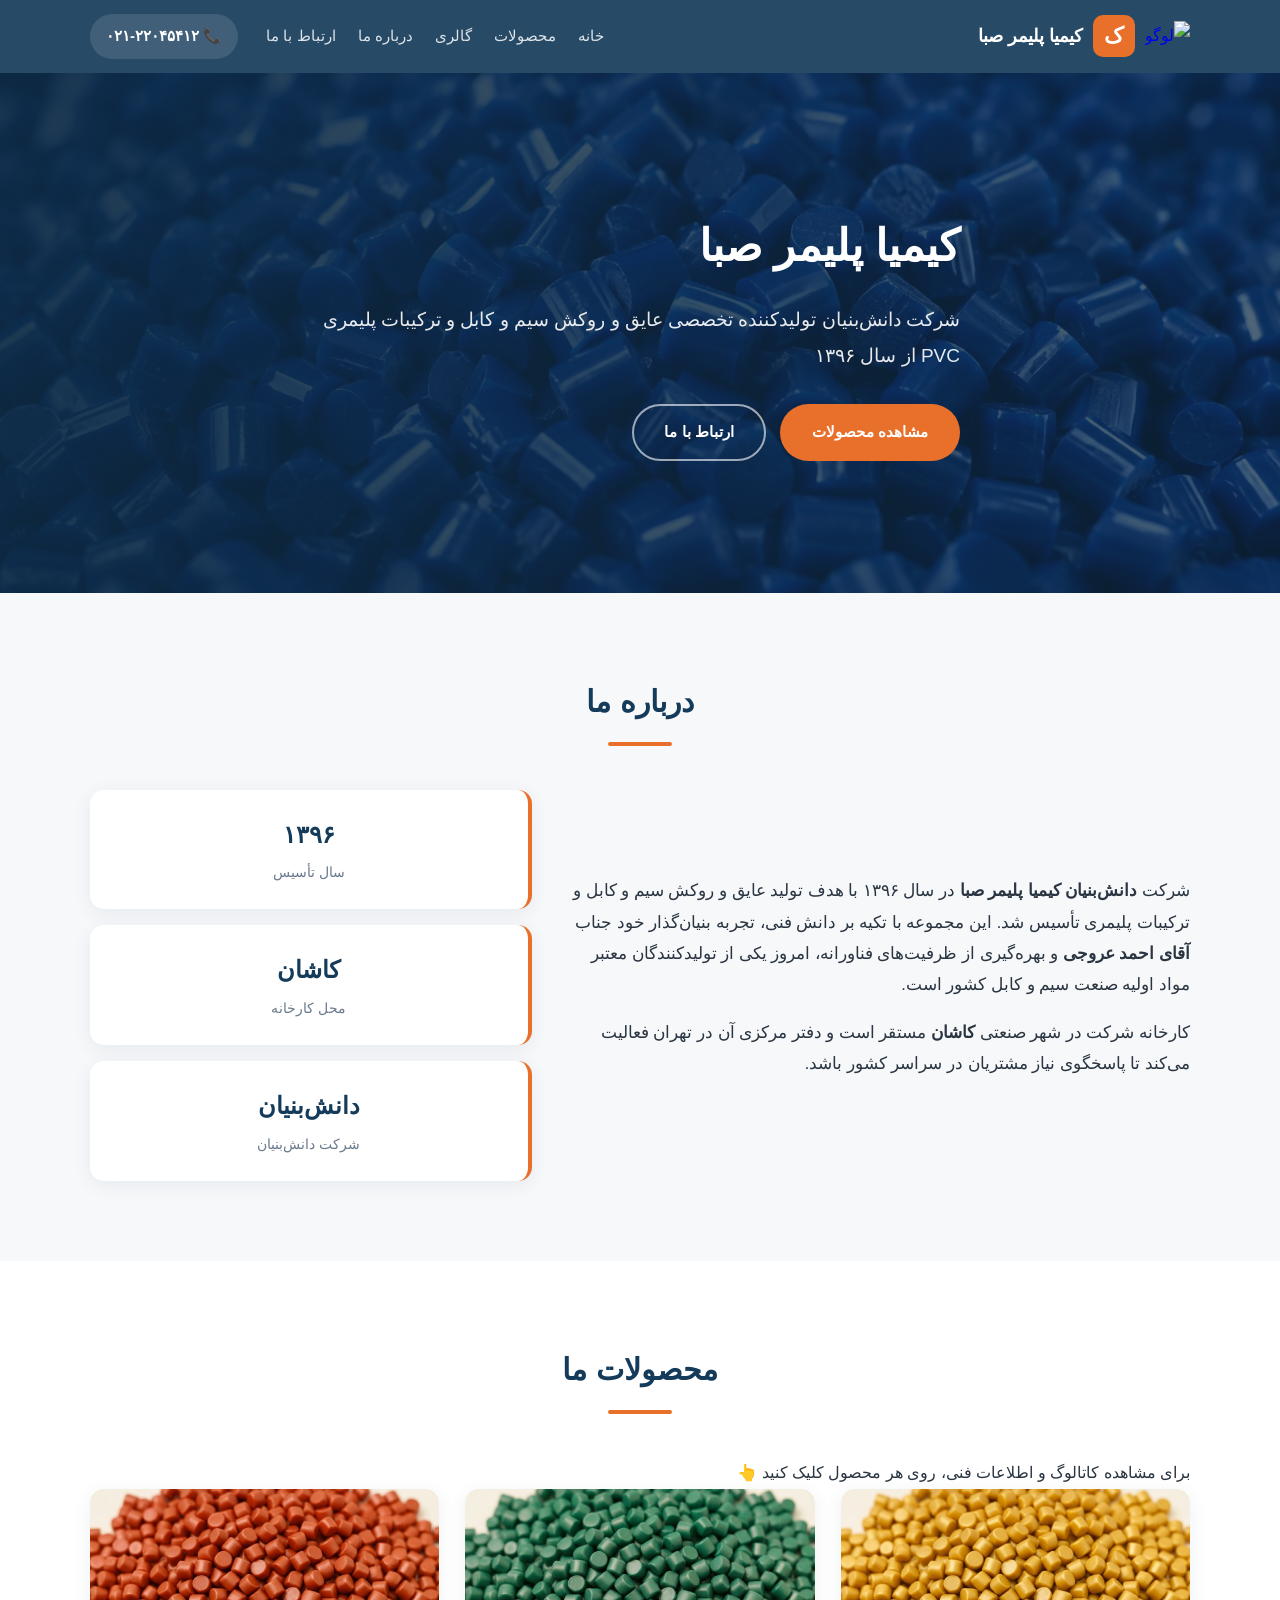
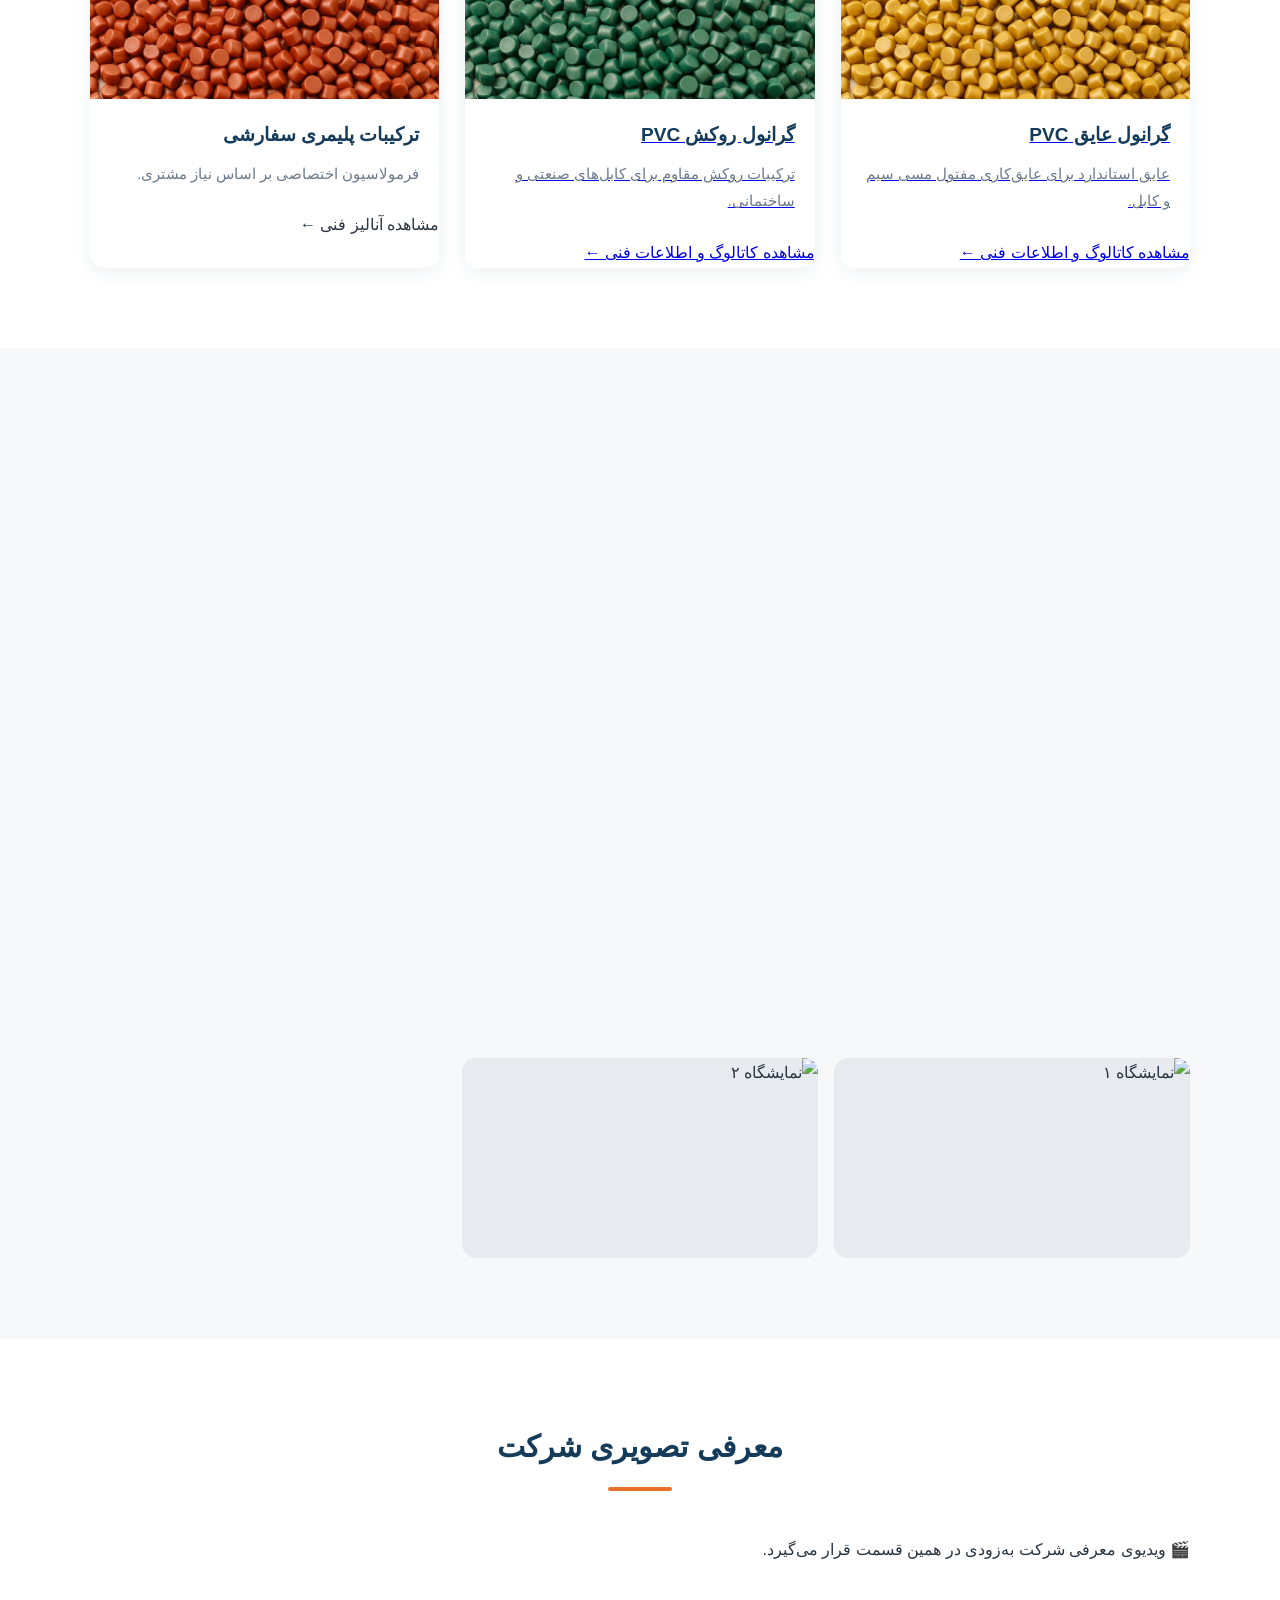
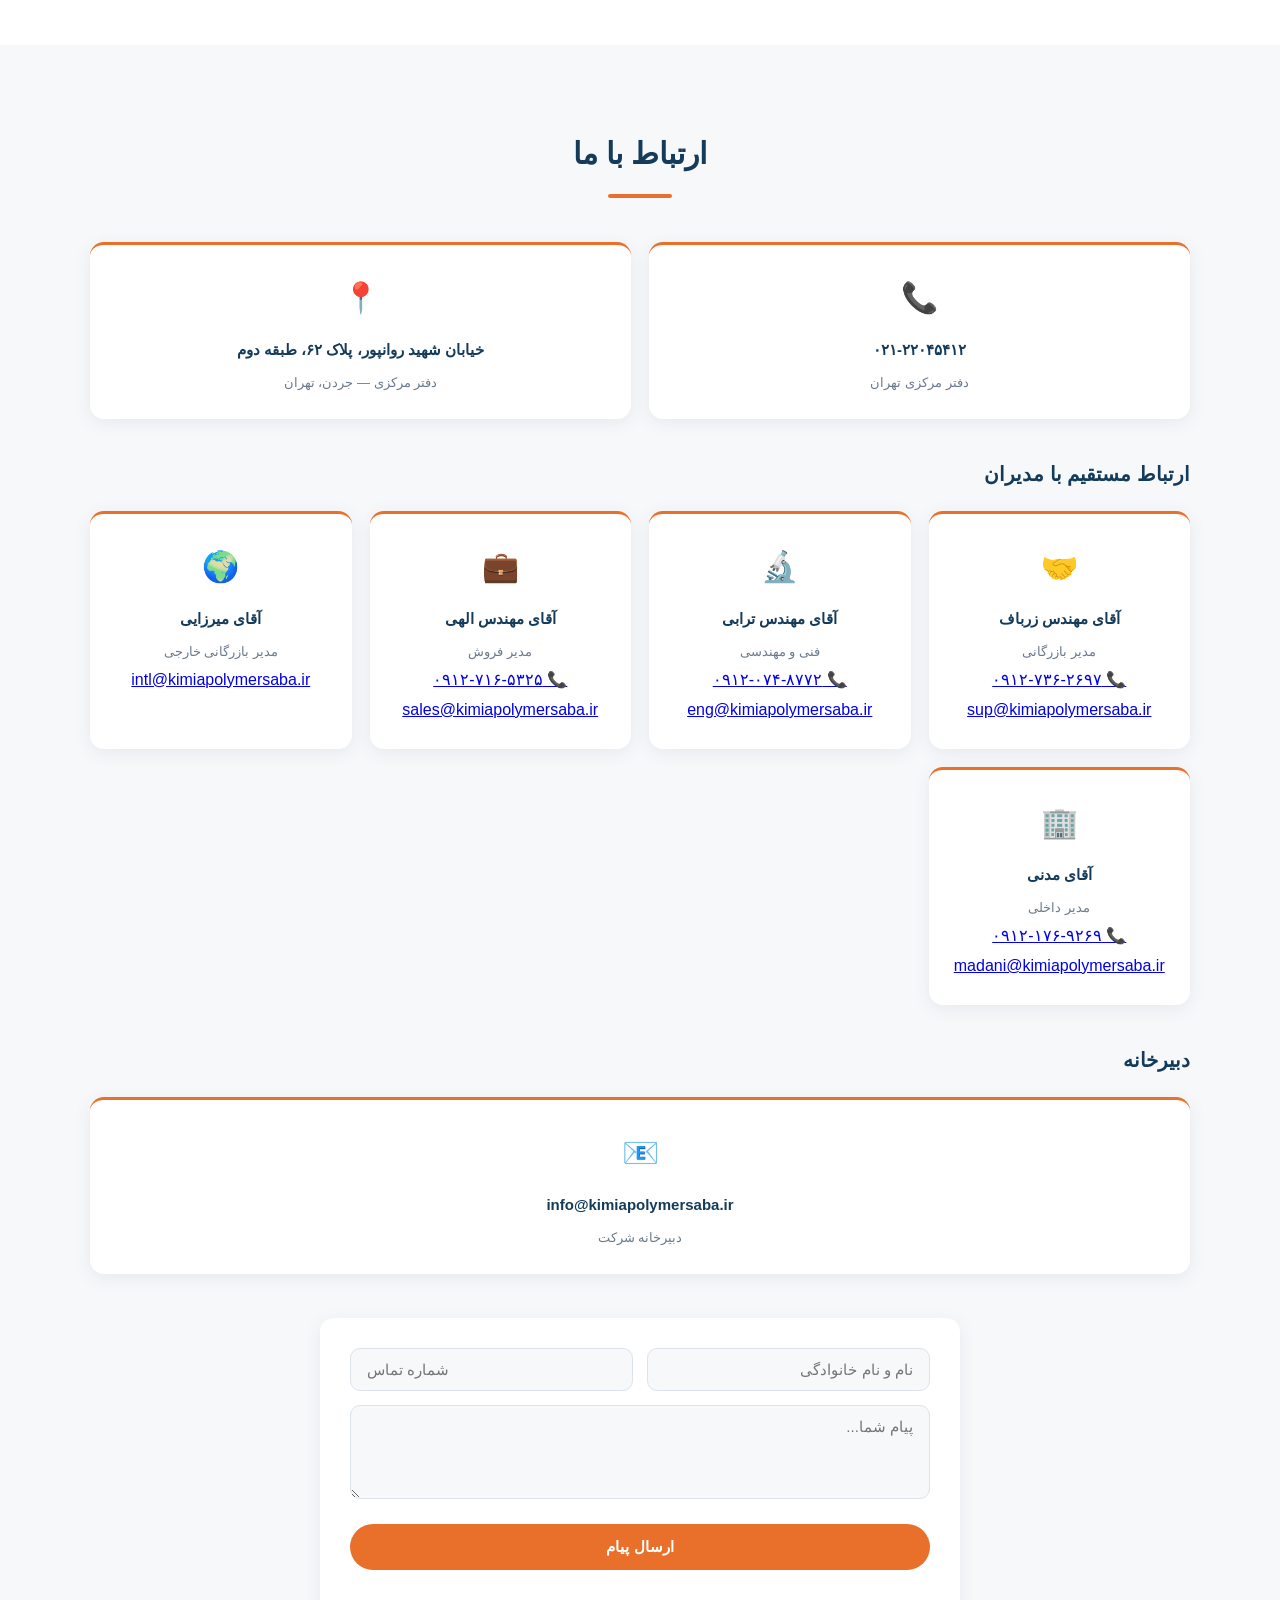
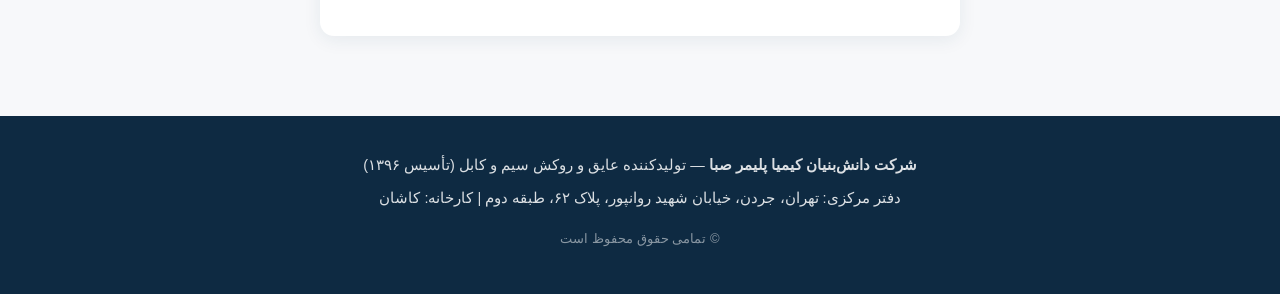
==== commit f2cdb261: "Update index.html" ====
--- a/index.html
+++ b/index.html
@@ -4,9 +4,9 @@
 <meta charset="UTF-8">
 <meta name="viewport" content="width=device-width, initial-scale=1.0">
 <title>کیمیا پلیمر صبا | تولیدکننده عایق و روکش سیم و کابل</title>
-<meta name="description" content="کیمیا پلیمر صبا، تولیدکننده گرانول عایق و روکش PVC سیم و کابل و ترکیبات پلیمری سفارشی — کارخانه کاشان، دفتر مرکزی تهران">
+<meta name="description" content="شرکت دانش‌بنیان کیمیا پلیمر صبا، تولیدکننده گرانول عایق و روکش PVC سیم و کابل و ترکیبات پلیمری سفارشی — کارخانه کاشان، دفتر مرکزی تهران">
 <link rel="preconnect" href="https://cdn.jsdelivr.net">
-<link href="https://cdn.jsdelivr.net/gh/rastikerdar/vazirmatn@v33.003/Vazirmatn-font-face.css" rel="stylesheet">
+<link href="https://cdn.jsdelivr.net/gh/rastikerdar/shabnam-font@v5.0.1/dist/font-face.css" rel="stylesheet">
 <link rel="stylesheet" href="style.css">
 </head>
 <body>
@@ -15,14 +15,16 @@
 <header class="site-header" id="top">
   <div class="container header-inner">
     <a href="#top" class="logo">
+      <!-- وقتی لوگو آماده شد فایل logo.png را آپلود کن؛ تا آن موقع خودکار حرف «ک» نشان داده می‌شود -->
+      <img src="logo.png" alt="لوگو" class="logo-img" onerror="this.classList.add('hide')">
       <span class="logo-mark">ک</span>
       <span class="logo-text">کیمیا پلیمر صبا</span>
     </a>
     <nav class="main-nav" id="mainNav">
       <a href="#top">خانه</a>
-      <a href="#about">درباره ما</a>
       <a href="#products">محصولات</a>
       <a href="#gallery">گالری</a>
+      <a href="#about">درباره ما</a>
       <a href="#contact">ارتباط با ما</a>
     </nav>
     <a href="tel:+982122045412" class="header-phone">📞 ۰۲۱-۲۲۰۴۵۴۱۲</a>
@@ -35,7 +37,7 @@
   <div class="hero-overlay"></div>
   <div class="container hero-content reveal">
     <h1>کیمیا پلیمر صبا</h1>
-    <p>تولیدکننده تخصصی عایق و روکش سیم و کابل و ترکیبات پلیمری PVC از سال ۱۳۹۶</p>
+    <p>شرکت دانش‌بنیان تولیدکننده تخصصی عایق و روکش سیم و کابل و ترکیبات پلیمری PVC از سال ۱۳۹۶</p>
     <div class="hero-actions">
       <a href="#products" class="btn btn-primary">مشاهده محصولات</a>
       <a href="#contact" class="btn btn-outline">ارتباط با ما</a>
@@ -49,7 +51,7 @@
     <h2 class="section-title reveal">درباره ما</h2>
     <div class="about-grid">
       <div class="about-text reveal">
-        <p>شرکت <strong>کیمیا پلیمر صبا</strong> در سال ۱۳۹۶ با هدف تولید عایق و روکش سیم و کابل و ترکیبات پلیمری تأسیس شد. این مجموعه با تکیه بر دانش فنی و تجربه بنیان‌گذار خود، جناب <strong>آقای احمد عروجی</strong>، امروز یکی از تولیدکنندگان معتبر مواد اولیه صنعت سیم و کابل کشور است.</p>
+        <p>شرکت <strong>دانش‌بنیان کیمیا پلیمر صبا</strong> در سال ۱۳۹۶ با هدف تولید عایق و روکش سیم و کابل و ترکیبات پلیمری تأسیس شد. این مجموعه با تکیه بر دانش فنی، تجربه بنیان‌گذار خود جناب <strong>آقای احمد عروجی</strong> و بهره‌گیری از ظرفیت‌های فناورانه، امروز یکی از تولیدکنندگان معتبر مواد اولیه صنعت سیم و کابل کشور است.</p>
         <p>کارخانه شرکت در شهر صنعتی <strong>کاشان</strong> مستقر است و دفتر مرکزی آن در تهران فعالیت می‌کند تا پاسخگوی نیاز مشتریان در سراسر کشور باشد.</p>
       </div>
       <div class="about-cards">
@@ -62,8 +64,8 @@
           <span class="fact-label">محل کارخانه</span>
         </div>
         <div class="fact-card reveal">
-          <span class="fact-num">PVC</span>
-          <span class="fact-label">تخصص تولید</span>
+          <span class="fact-num">دانش‌بنیان</span>
+          <span class="fact-label">شرکت دانش‌بنیان</span>
         </div>
       </div>
     </div>
@@ -74,23 +76,35 @@
 <section class="section section-alt" id="products">
   <div class="container">
     <h2 class="section-title reveal">محصولات ما</h2>
+    <p class="section-hint reveal">برای مشاهده کاتالوگ و اطلاعات فنی، روی هر محصول کلیک کنید 👆</p>
     <div class="products-grid">
-      <article class="product-card reveal">
+      <a class="product-card reveal" href="insulation.html">
         <img src="product1.jpg" alt="گرانول عایق PVC" loading="lazy">
         <h3>گرانول عایق PVC</h3>
-        <p>عایق استاندارد برای روکش و عایق‌کاری مفتول‌های مسی سیم و کابل، با کیفیت پایدار و قابلیت سفارشی‌سازی رنگ.</p>
-      </article>
-      <article class="product-card reveal">
+        <p>عایق استاندارد برای عایق‌کاری مفتول مسی سیم و کابل.</p>
+        <span class="product-more">مشاهده کاتالوگ و اطلاعات فنی ←</span>
+      </a>
+      <a class="product-card reveal" href="sheath.html">
         <img src="product2.jpg" alt="گرانول روکش PVC" loading="lazy">
         <h3>گرانول روکش PVC</h3>
-        <p>ترکیبات روکش مقاوم در برابر سایش، رطوبت و شرایط محیطی مختلف برای انواع کابل‌های صنعتی و ساختمانی.</p>
-      </article>
-      <article class="product-card reveal">
+        <p>ترکیبات روکش مقاوم برای کابل‌های صنعتی و ساختمانی.</p>
+        <span class="product-more">مشاهده کاتالوگ و اطلاعات فنی ←</span>
+      </a>
+      <article class="product-card reveal" data-product="custom" tabindex="0" role="button" aria-label="مشاهده آنالیز ترکیبات پلیمری سفارشی">
         <img src="product3.jpg" alt="ترکیبات پلیمری سفارشی" loading="lazy">
         <h3>ترکیبات پلیمری سفارشی</h3>
-        <p>فرمولاسیون اختصاصی بر اساس نیاز مشتری — سختی، رنگ و خواص مکانیکی دلخواه شما تولید می‌شود.</p>
+        <p>فرمولاسیون اختصاصی بر اساس نیاز مشتری.</p>
+        <span class="product-more">مشاهده آنالیز فنی ←</span>
       </article>
     </div>
+  </div>
+</section>
+
+<!-- ===== بنر نمایشگاه ===== -->
+<section class="event-banner" id="expo">
+  <div class="container event-inner reveal">
+    <span class="event-icon">🎪</span>
+    <p>شرکت کیمیا پلیمر صبا فعالان صنعت برق را دعوت می‌نماید از غرفه این شرکت واقع در <strong>غرفه ۶۱، سالن ۳۸</strong>، محل دائمی نمایشگاه‌های بین‌المللی تهران بازدید فرمایند.</p>
   </div>
 </section>
 
@@ -106,11 +120,28 @@
       <div class="gallery-item reveal"><img src="gallery5.jpg" alt="تصویر ۵" loading="lazy"></div>
       <div class="gallery-item reveal"><img src="gallery6.jpg" alt="تصویر ۶" loading="lazy"></div>
     </div>
+
+    <h3 class="gallery-subtitle reveal">رویداد نمایشگاه</h3>
+    <div class="gallery-grid two">
+      <div class="gallery-item reveal"><img src="gallery7.jpg" alt="نمایشگاه ۱" loading="lazy"></div>
+      <div class="gallery-item reveal"><img src="gallery8.jpg" alt="نمایشگاه ۲" loading="lazy"></div>
+    </div>
+  </div>
+</section>
+
+<!-- ===== ویدیو معرفی (کد آپارات بعداً اینجا قرار می‌گیرد) ===== -->
+<section class="section section-alt" id="video">
+  <div class="container">
+    <h2 class="section-title reveal">معرفی تصویری شرکت</h2>
+    <div class="video-box reveal">
+      <!-- وقتی ویدیو در آپارات آپلود شد، کد Embed را از آپارات بگیر و جای این متن (داخل باکس video-box در index.html) پیست کن -->
+      <p>🎬 ویدیوی معرفی شرکت به‌زودی در همین قسمت قرار می‌گیرد.</p>
+    </div>
   </div>
 </section>
 
 <!-- ===== ارتباط با ما ===== -->
-<section class="section section-alt" id="contact">
+<section class="section" id="contact">
   <div class="container">
     <h2 class="section-title reveal">ارتباط با ما</h2>
 
@@ -127,33 +158,57 @@
       </div>
     </div>
 
-    <h3 class="contact-subtitle reveal">ایمیل‌های سازمانی</h3>
-    <div class="contact-grid emails">
+    <h3 class="contact-subtitle reveal">ارتباط مستقیم با مدیران</h3>
+    <div class="contact-grid">
+
+      <div class="contact-card person reveal">
+        <span class="contact-icon">🤝</span>
+        <strong>آقای مهندس زرباف</strong>
+        <small>مدیر بازرگانی</small>
+        <a href="tel:+989127362697" class="person-tel">📞 ۰۹۱۲-۷۳۶-۲۶۹۷</a>
+        <a href="mailto:sup@kimiapolymersaba.ir" class="person-mail">sup@kimiapolymersaba.ir</a>
+      </div>
+
+      <div class="contact-card person reveal">
+        <span class="contact-icon">🔬</span>
+        <strong>آقای مهندس ترابی</strong>
+        <small>فنی و مهندسی</small>
+        <a href="tel:+989120748772" class="person-tel">📞 ۰۹۱۲-۰۷۴-۸۷۷۲</a>
+        <a href="mailto:eng@kimiapolymersaba.ir" class="person-mail">eng@kimiapolymersaba.ir</a>
+      </div>
+
+      <div class="contact-card person reveal">
+        <span class="contact-icon">💼</span>
+        <strong>آقای مهندس الهی</strong>
+        <small>مدیر فروش</small>
+        <a href="tel:+989127165325" class="person-tel">📞 ۰۹۱۲-۷۱۶-۵۳۲۵</a>
+        <a href="mailto:sales@kimiapolymersaba.ir" class="person-mail">sales@kimiapolymersaba.ir</a>
+      </div>
+
+      <div class="contact-card person reveal">
+        <span class="contact-icon">🌍</span>
+        <strong>آقای میرزایی</strong>
+        <small>مدیر بازرگانی خارجی</small>
+        <a href="mailto:intl@kimiapolymersaba.ir" class="person-mail">intl@kimiapolymersaba.ir</a>
+      </div>
+
+      <div class="contact-card person reveal">
+        <span class="contact-icon">🏢</span>
+        <strong>آقای مدنی</strong>
+        <small>مدیر داخلی</small>
+        <a href="tel:+989121769269" class="person-tel">📞 ۰۹۱۲-۱۷۶-۹۲۶۹</a>
+        <a href="mailto:madani@kimiapolymersaba.ir" class="person-mail">madani@kimiapolymersaba.ir</a>
+      </div>
+
+    </div>
+
+    <h3 class="contact-subtitle reveal">دبیرخانه</h3>
+    <div class="contact-grid">
       <a href="mailto:info@kimiapolymersaba.ir" class="contact-card reveal">
         <span class="contact-icon">📧</span>
         <strong>info@kimiapolymersaba.ir</strong>
         <small>دبیرخانه شرکت</small>
       </a>
-      <a href="mailto:eng@kimiapolymersaba.ir" class="contact-card reveal">
-        <span class="contact-icon">🔬</span>
-        <strong>eng@kimiapolymersaba.ir</strong>
-        <small>مهندس ترابی — کنترل و کیفیت</small>
-      </a>
-      <a href="mailto:sales@kimiapolymersaba.ir" class="contact-card reveal">
-        <span class="contact-icon">💼</span>
-        <strong>sales@kimiapolymersaba.ir</strong>
-        <small>آقای الهی — بخش فروش</small>
-      </a>
-      <a href="mailto:sup@kimiapolymersaba.ir" class="contact-card reveal">
-        <span class="contact-icon">📦</span>
-        <strong>sup@kimiapolymersaba.ir</strong>
-        <small>آقای زرباف — مسئول خرید</small>
-      </a>
-      <a href="mailto:mali@kimiapolymersaba.ir" class="contact-card reveal">
-        <span class="contact-icon">🧾</span>
-        <strong>mali@kimiapolymersaba.ir</strong>
-        <small>بخش مالی</small>
-      </a>
     </div>
 
     <form class="contact-form reveal" id="contactForm">
@@ -171,7 +226,7 @@
 <!-- ===== فوتر ===== -->
 <footer class="site-footer">
   <div class="container footer-inner">
-    <p><strong>کیمیا پلیمر صبا</strong> — تولیدکننده عایق و روکش سیم و کابل (تأسیس ۱۳۹۶)</p>
+    <p><strong>شرکت دانش‌بنیان کیمیا پلیمر صبا</strong> — تولیدکننده عایق و روکش سیم و کابل (تأسیس ۱۳۹۶)</p>
     <p>دفتر مرکزی: تهران، جردن، خیابان شهید روانپور، پلاک ۶۲، طبقه دوم | کارخانه: کاشان</p>
     <p class="copy">© تمامی حقوق محفوظ است</p>
   </div>
@@ -185,4 +240,4 @@
 
 <script src="script.js"></script>
 </body>
-</html>+</html>
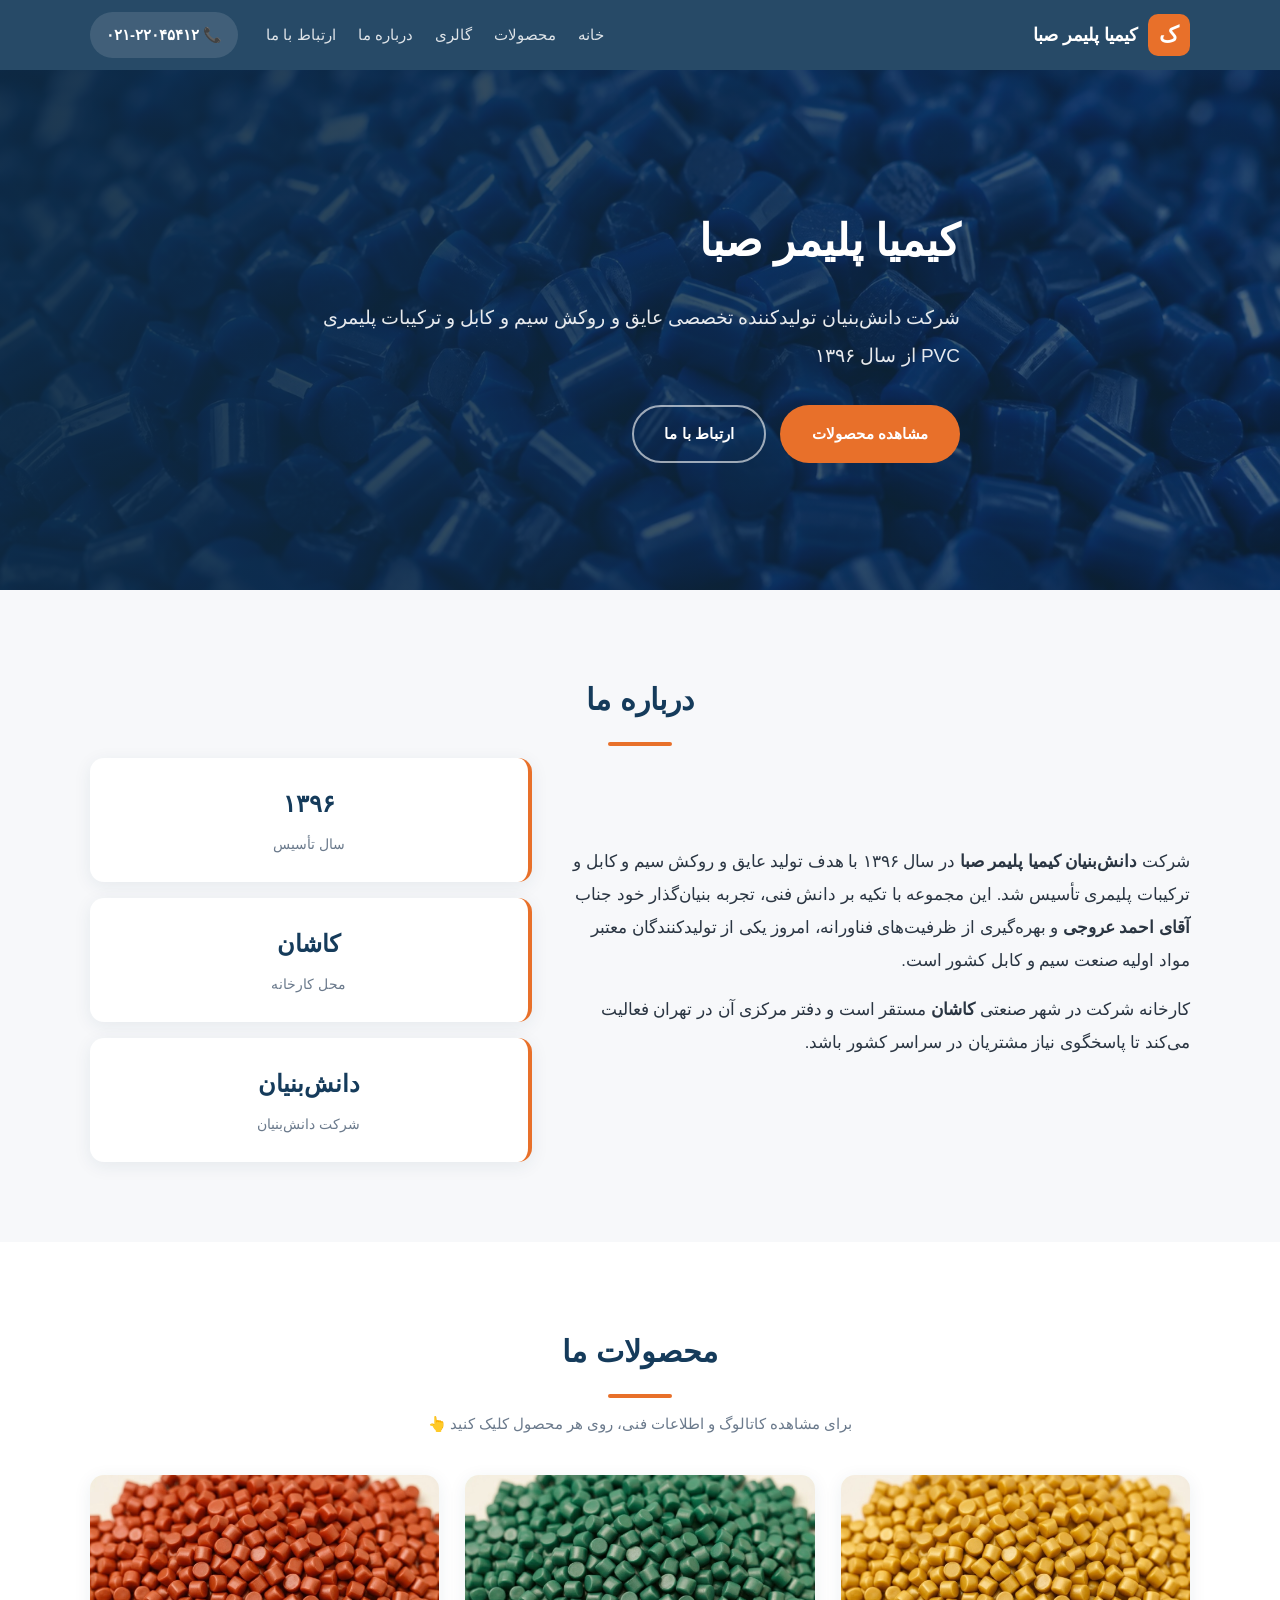
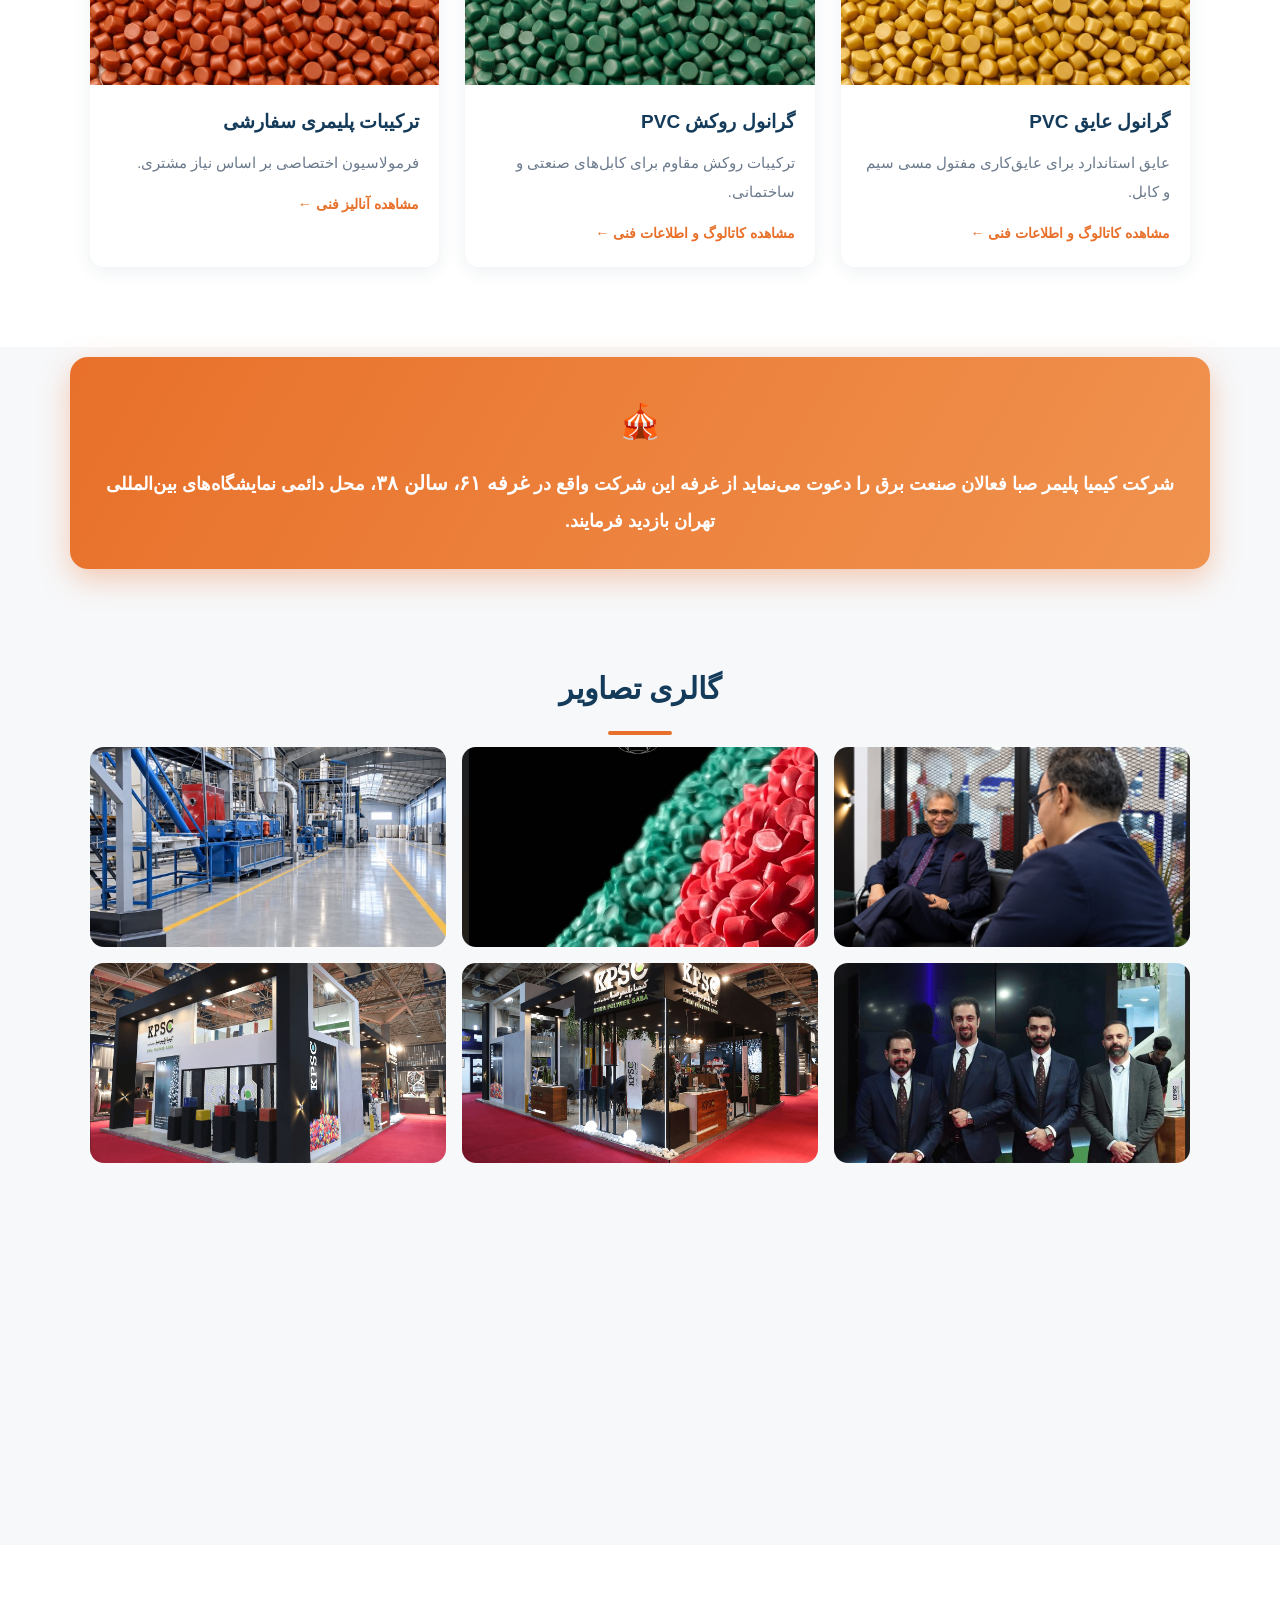
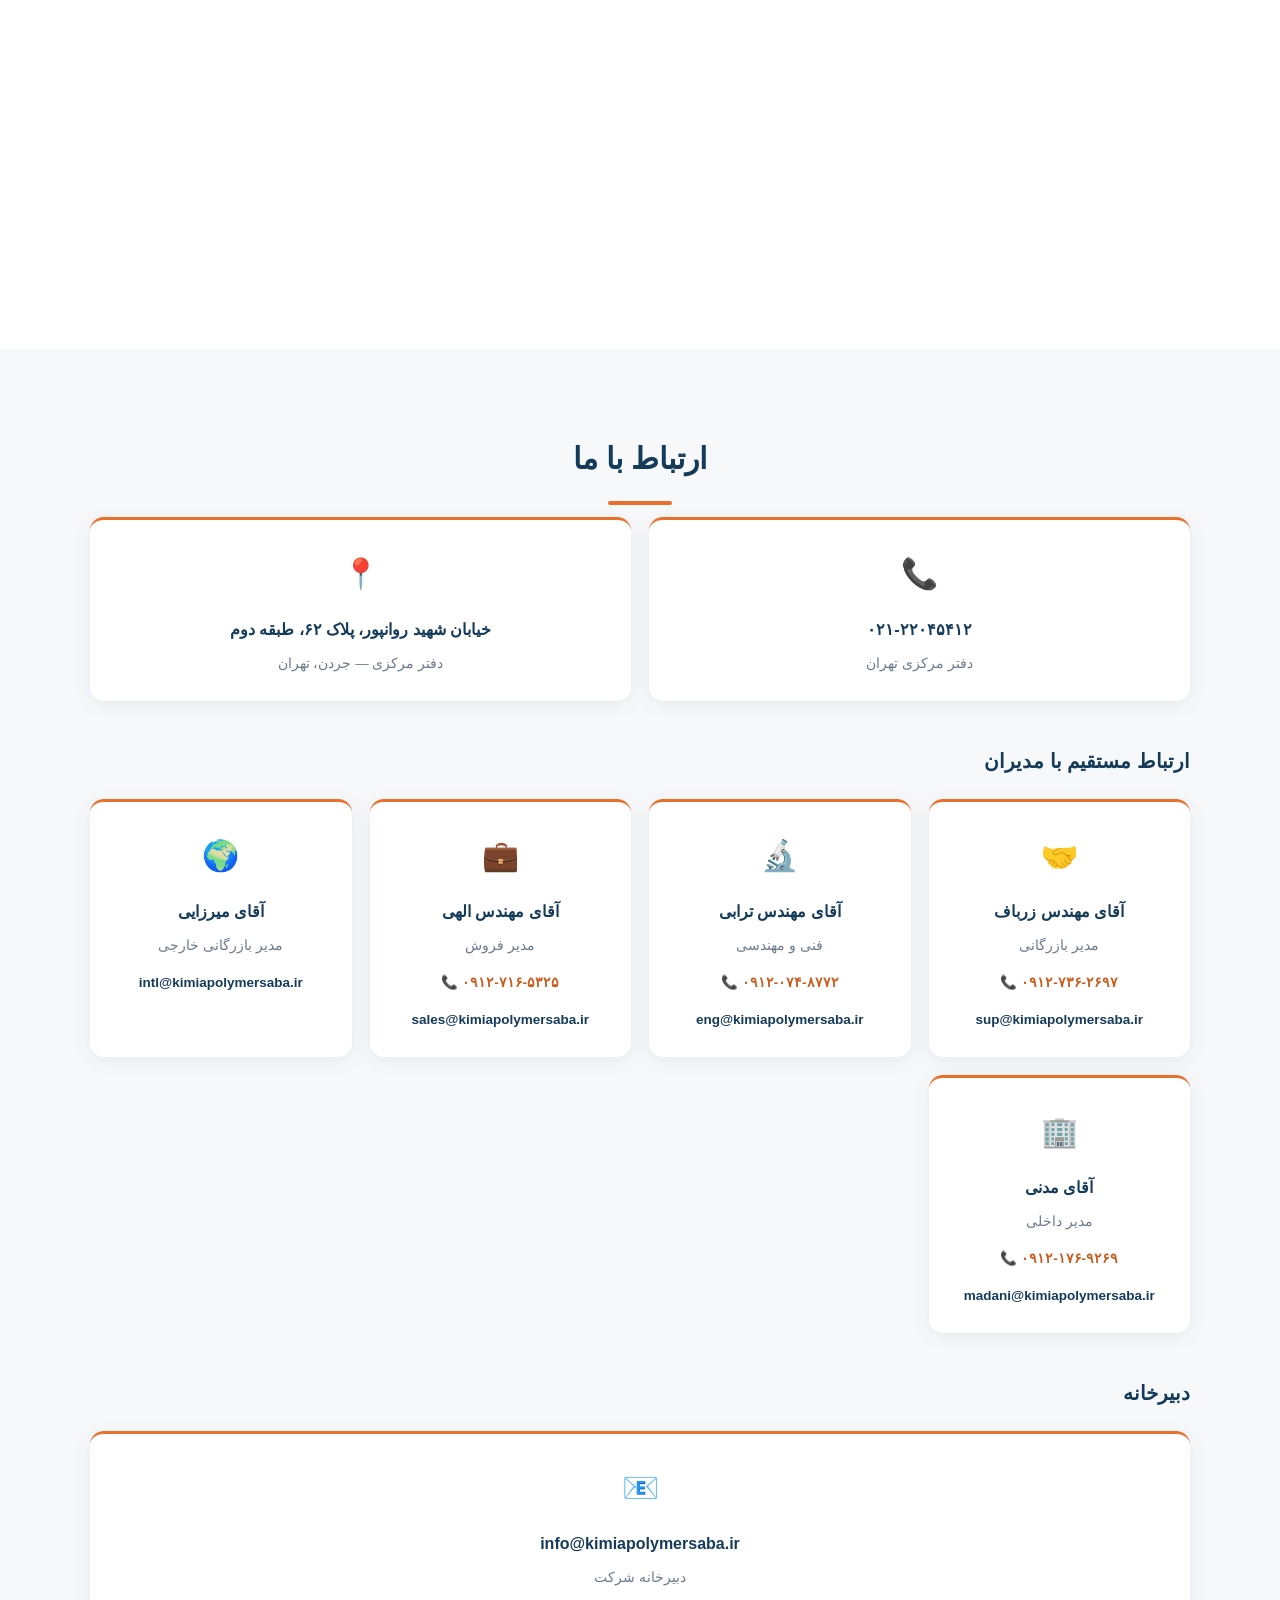
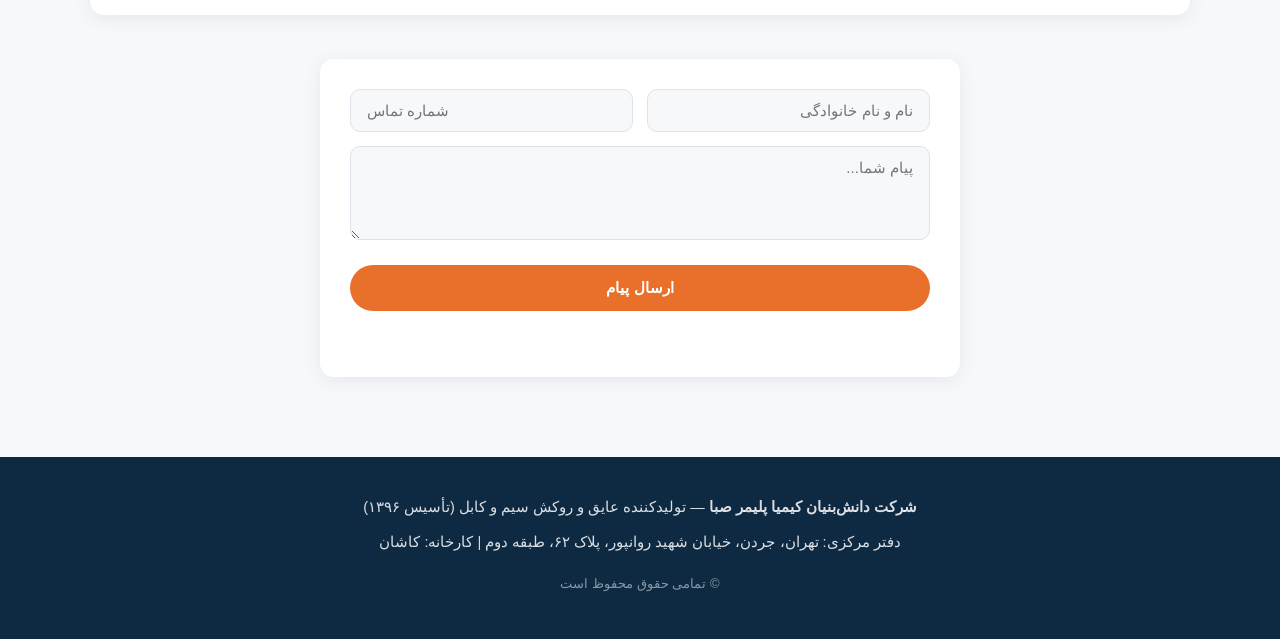
==== commit 0727bc2b: "Add files via upload" ====
--- a/index.html
+++ b/index.html
@@ -240,4 +240,4 @@
 
 <script src="script.js"></script>
 </body>
-</html>
+</html>
--- a/style.css
+++ b/style.css
@@ -16,10 +16,10 @@
 html { scroll-behavior: smooth; }
 
 body {
-  font-family: 'Vazirmatn', Tahoma, sans-serif;
+  font-family: 'Shabnam', Tahoma, sans-serif;
   color: var(--text);
   background: var(--bg);
-  line-height: 1.9;
+  line-height: 2;
 }
 
 .container { max-width: 1140px; margin: 0 auto; padding: 0 20px; }
@@ -33,15 +33,19 @@
 }
 .header-inner {
   display: flex; align-items: center; gap: 28px;
-  padding: 14px 20px;
+  padding: 12px 20px;
 }
 .logo { display: flex; align-items: center; gap: 10px; text-decoration: none; }
+.logo-img { height: 44px; width: auto; }
+.logo-img.hide { display: none; }
 .logo-mark {
   width: 42px; height: 42px; border-radius: 10px;
   background: var(--orange); color: #fff;
   display: flex; align-items: center; justify-content: center;
   font-size: 22px; font-weight: 800;
 }
+/* وقتی لوگوی واقعی آپلود شد، حرف «ک» پنهان می‌شود */
+.logo-img:not(.hide) + .logo-mark { display: none; }
 .logo-text { color: #fff; font-weight: 700; font-size: 18px; }
 .main-nav { display: flex; gap: 22px; margin-inline-start: auto; }
 .main-nav a {
@@ -65,7 +69,7 @@
 .hero {
   position: relative; min-height: 520px;
   display: flex; align-items: center;
-  background: url('granule.jpg') center/cover no-repeat, var(--navy);
+  background: var(--navy) url('granule.jpg') center/cover no-repeat;
 }
 .hero-overlay {
   position: absolute; inset: 0;
@@ -92,12 +96,16 @@
 .section-alt { background: var(--white); }
 .section-title {
   text-align: center; font-size: 30px; font-weight: 800;
-  color: var(--navy); margin-bottom: 44px; position: relative;
+  color: var(--navy); margin-bottom: 12px; position: relative;
 }
 .section-title::after {
   content: ''; display: block; width: 64px; height: 4px;
   background: var(--orange); border-radius: 4px;
   margin: 12px auto 0;
+}
+.section-hint {
+  text-align: center; color: var(--muted); font-size: 14.5px;
+  margin-bottom: 36px;
 }
 
 /* ===== درباره ما ===== */
@@ -123,16 +131,42 @@
   background: var(--white); border-radius: var(--radius); overflow: hidden;
   box-shadow: 0 4px 18px rgba(21,59,91,0.08);
   transition: transform .25s, box-shadow .25s;
-}
-.product-card:hover { transform: translateY(-6px); box-shadow: 0 12px 28px rgba(21,59,91,0.14); }
+  cursor: pointer;
+  text-decoration: none; color: var(--text); display: block;
+}
+.product-card:hover, .product-card:focus-visible {
+  transform: translateY(-6px); box-shadow: 0 12px 28px rgba(21,59,91,0.14);
+  outline: none;
+}
 .product-card img { width: 100%; height: 210px; object-fit: cover; display: block; background: #E7EBF0; }
 .product-card h3 { color: var(--navy); font-size: 19px; margin: 18px 20px 8px; }
-.product-card p { font-size: 14.5px; color: var(--muted); margin: 0 20px 22px; }
+.product-card p { font-size: 14.5px; color: var(--muted); margin: 0 20px 10px; }
+.product-more {
+  display: inline-block; margin: 0 20px 20px;
+  color: var(--orange); font-size: 14px; font-weight: 700;
+}
+
+/* ===== بنر نمایشگاه ===== */
+.event-banner { padding: 10px 0; }
+.event-inner {
+  background: linear-gradient(120deg, var(--orange), #F0934F);
+  color: #fff; border-radius: 18px;
+  padding: 30px 34px; text-align: center;
+  box-shadow: 0 10px 30px rgba(232,112,42,0.35);
+}
+.event-icon { font-size: 34px; display: block; margin-bottom: 8px; }
+.event-inner p { font-size: 18px; font-weight: 600; }
+.event-inner strong { font-size: 20px; }
 
 /* ===== گالری ===== */
+.gallery-subtitle {
+  color: var(--navy); font-size: 20px; font-weight: 800;
+  margin: 44px 0 18px; text-align: center;
+}
 .gallery-grid {
   display: grid; grid-template-columns: repeat(3, 1fr); gap: 16px;
 }
+.gallery-grid.two { grid-template-columns: repeat(2, 1fr); max-width: 760px; margin: 0 auto; }
 .gallery-item {
   border-radius: var(--radius); overflow: hidden; cursor: pointer;
   background: #E7EBF0;
@@ -142,6 +176,61 @@
   transition: transform .3s;
 }
 .gallery-item:hover img { transform: scale(1.06); }
+
+/* ===== ویدیو ===== */
+.video-box {
+  max-width: 820px; margin: 0 auto;
+  background: var(--bg); border: 2px dashed #C7D2DE;
+  border-radius: var(--radius);
+  padding: 60px 30px; text-align: center;
+  color: var(--muted); font-size: 16px;
+}
+.video-box iframe { width: 100%; aspect-ratio: 16 / 9; border: 0; border-radius: 12px; }
+
+/* ===== صفحات محصول ===== */
+.page-hero {
+  background: var(--navy) url('granule.jpg') center/cover no-repeat;
+  position: relative; padding: 60px 0 46px;
+}
+.page-hero::before {
+  content: ''; position: absolute; inset: 0;
+  background: rgba(14,42,66,0.9);
+}
+.page-hero .container { position: relative; color: #fff; }
+.page-hero h1 { font-size: 34px; font-weight: 800; margin: 12px 0 4px; }
+.page-hero p { opacity: .85; }
+.back-link { color: var(--orange); text-decoration: none; font-size: 14.5px; font-weight: 700; }
+.back-link:hover { text-decoration: underline; }
+.product-page-grid {
+  display: grid; grid-template-columns: 1fr 1.3fr; gap: 40px;
+  align-items: center; margin-bottom: 50px;
+}
+.product-page-img {
+  width: 100%; border-radius: var(--radius);
+  box-shadow: 0 8px 26px rgba(21,59,91,0.14);
+  background: #E7EBF0;
+}
+.feature-list { list-style: none; margin: 16px 0 24px; }
+.feature-list li { padding-inline-start: 26px; position: relative; font-size: 15px; }
+.feature-list li::before {
+  content: '✔'; position: absolute; inset-inline-start: 0;
+  color: var(--orange); font-weight: 800;
+}
+.pdf-table {
+  width: 100%; border-collapse: collapse;
+  background: var(--white); border-radius: var(--radius); overflow: hidden;
+  box-shadow: 0 4px 18px rgba(21,59,91,0.08);
+}
+.pdf-table th {
+  background: var(--navy); color: #fff;
+  padding: 14px 20px; text-align: right; font-size: 15px;
+}
+.pdf-table td { padding: 14px 20px; border-top: 1px solid #EDF1F5; font-size: 14.5px; }
+.pdf-table tr:hover td { background: #FBF6F2; }
+.pdf-link {
+  color: var(--orange-dark); text-decoration: none; font-weight: 700; white-space: nowrap;
+}
+.pdf-link:hover { text-decoration: underline; }
 
 /* ===== لایت‌باکس ===== */
 .lightbox {
@@ -156,12 +245,62 @@
   background: none; border: none; color: #fff; font-size: 30px; cursor: pointer;
 }
 
+/* ===== مودال آنالیز محصول سفارشی ===== */
+.modal {
+  position: fixed; inset: 0; z-index: 300;
+  background: rgba(14,42,66,0.75);
+  display: none; align-items: flex-start; justify-content: center;
+  padding: 40px 16px; overflow-y: auto;
+}
+.modal.open { display: flex; }
+.modal-box {
+  background: var(--white); border-radius: 18px;
+  max-width: 720px; width: 100%; position: relative;
+  animation: modalIn .25s ease;
+}
+@keyframes modalIn {
+  from { opacity: 0; transform: translateY(30px); }
+  to { opacity: 1; transform: none; }
+}
+.modal-close {
+  position: absolute; top: 16px; inset-inline-start: 16px;
+  width: 38px; height: 38px; border-radius: 50%;
+  background: var(--bg); border: none; cursor: pointer;
+  font-size: 18px; color: var(--muted);
+  transition: background .2s;
+}
+.modal-close:hover { background: #FDE8DE; color: var(--orange-dark); }
+.modal-header {
+  background: var(--navy); color: #fff;
+  border-radius: 18px 18px 0 0;
+  padding: 30px 56px 22px 30px;
+}
+.modal-header h2 { font-size: 24px; font-weight: 800; }
+.modal-note { font-size: 14.5px; opacity: .85; margin-top: 6px; }
+.modal-body { padding: 26px 30px 10px; }
+.modal-sub {
+  color: var(--navy); font-size: 17px; font-weight: 800;
+  margin: 14px 0 12px;
+  padding-inline-start: 12px; border-inline-start: 4px solid var(--orange);
+}
+.spec-table { width: 100%; border-collapse: collapse; }
+.spec-table tr { border-bottom: 1px solid #EDF1F5; }
+.spec-table tr:last-child { border-bottom: none; }
+.spec-table td { padding: 10px 8px; font-size: 14.5px; }
+.spec-table td:first-child { color: var(--muted); width: 55%; }
+.spec-table td:last-child { font-weight: 700; color: var(--navy); }
+.modal-footer {
+  padding: 20px 30px 26px; text-align: center;
+  border-top: 1px solid #EDF1F5; margin-top: 16px;
+}
+.modal-footer p { font-size: 13.5px; color: var(--muted); margin-bottom: 12px; }
+
 /* ===== ارتباط با ما ===== */
 .contact-subtitle {
-  color: var(--navy); font-size: 20px; margin: 36px 0 18px;
+  color: var(--navy); font-size: 20px; font-weight: 800; margin: 40px 0 18px;
 }
 .contact-grid {
-  display: grid; grid-template-columns: repeat(auto-fit, minmax(240px, 1fr));
+  display: grid; grid-template-columns: repeat(auto-fit, minmax(220px, 1fr));
   gap: 18px;
 }
 .contact-card {
@@ -174,8 +313,16 @@
 }
 .contact-card:hover { transform: translateY(-4px); box-shadow: 0 10px 24px rgba(21,59,91,0.14); }
 .contact-icon { font-size: 30px; display: block; margin-bottom: 10px; }
-.contact-card strong { display: block; color: var(--navy); font-size: 15px; word-break: break-all; }
-.contact-card small { color: var(--muted); font-size: 13px; margin-top: 6px; display: block; }
+.contact-card strong { display: block; color: var(--navy); font-size: 16px; }
+.contact-card > small { color: var(--muted); font-size: 13.5px; margin-top: 4px; display: block; }
+.person { cursor: default; }
+.person-tel, .person-mail {
+  display: block; margin-top: 10px;
+  text-decoration: none; font-size: 13.5px; font-weight: 700;
+  color: var(--navy); direction: ltr;
+}
+.person-tel { color: var(--orange-dark); }
+.person-tel:hover, .person-mail:hover { text-decoration: underline; }
 
 .contact-form {
   margin-top: 44px; background: var(--white); border-radius: var(--radius);
@@ -219,7 +366,11 @@
   .main-nav.open { display: flex; }
   .main-nav a { padding: 12px 24px; }
   .hero-content h1 { font-size: 32px; }
-  .about-grid, .products-grid, .gallery-grid { grid-template-columns: 1fr; }
+  .about-grid, .products-grid, .gallery-grid,
+  .gallery-grid.two, .product-page-grid { grid-template-columns: 1fr; }
   .form-row { grid-template-columns: 1fr; }
   .section { padding: 56px 0; }
+  .event-inner p { font-size: 15.5px; }
+  .event-inner strong { font-size: 17px; }
+  .pdf-table { display: block; overflow-x: auto; }
 }
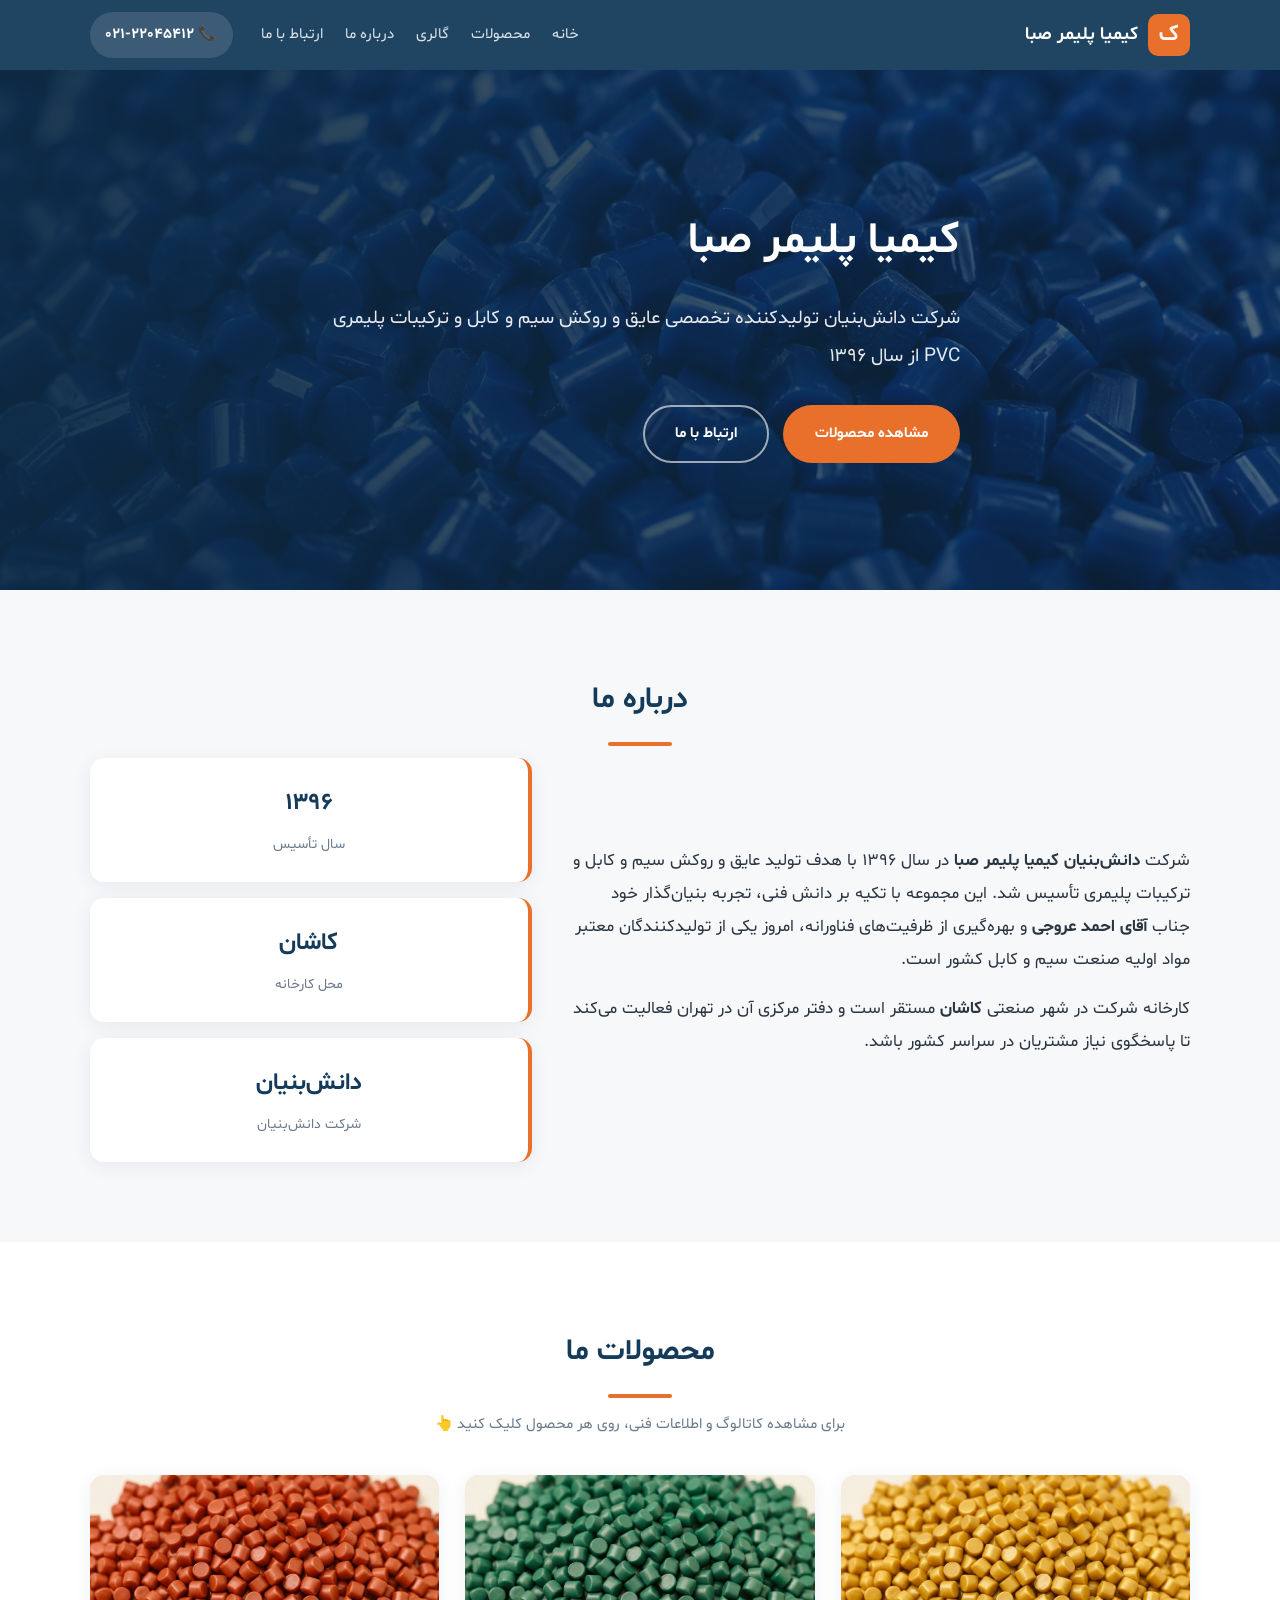
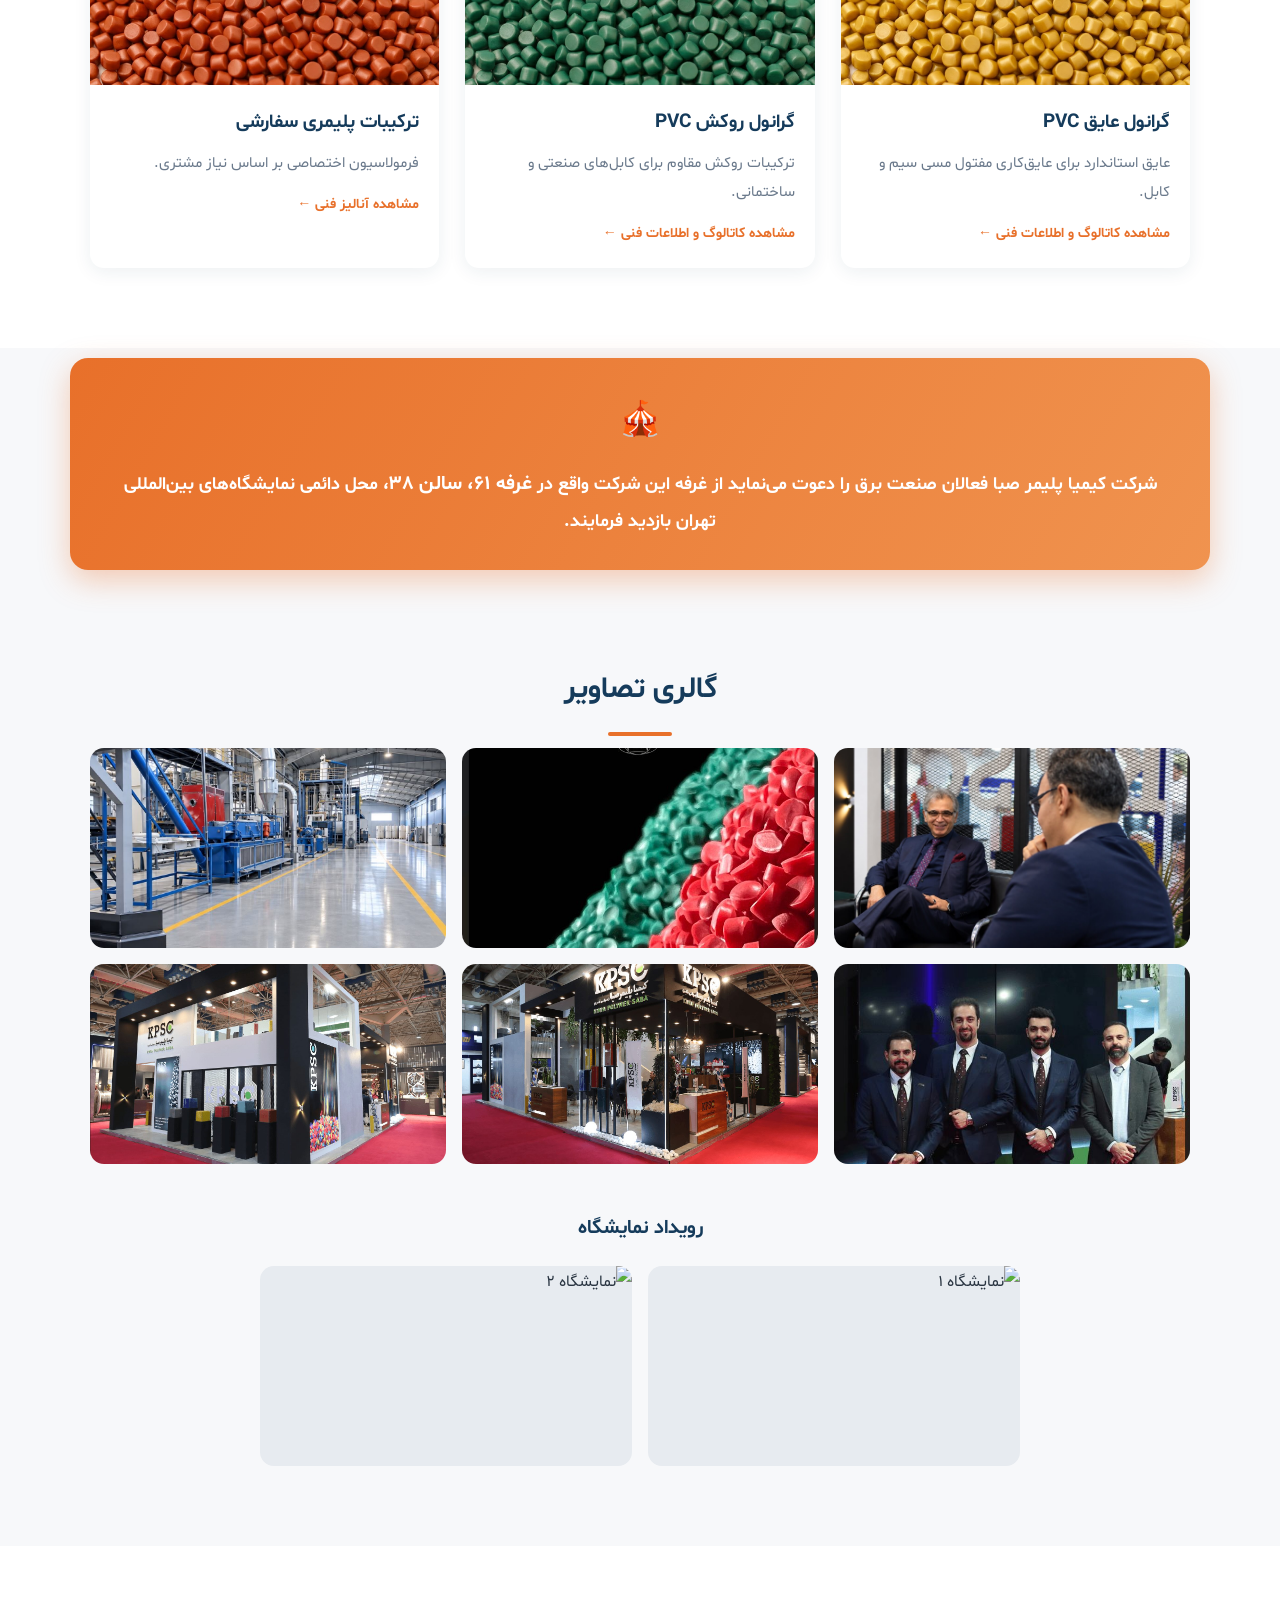
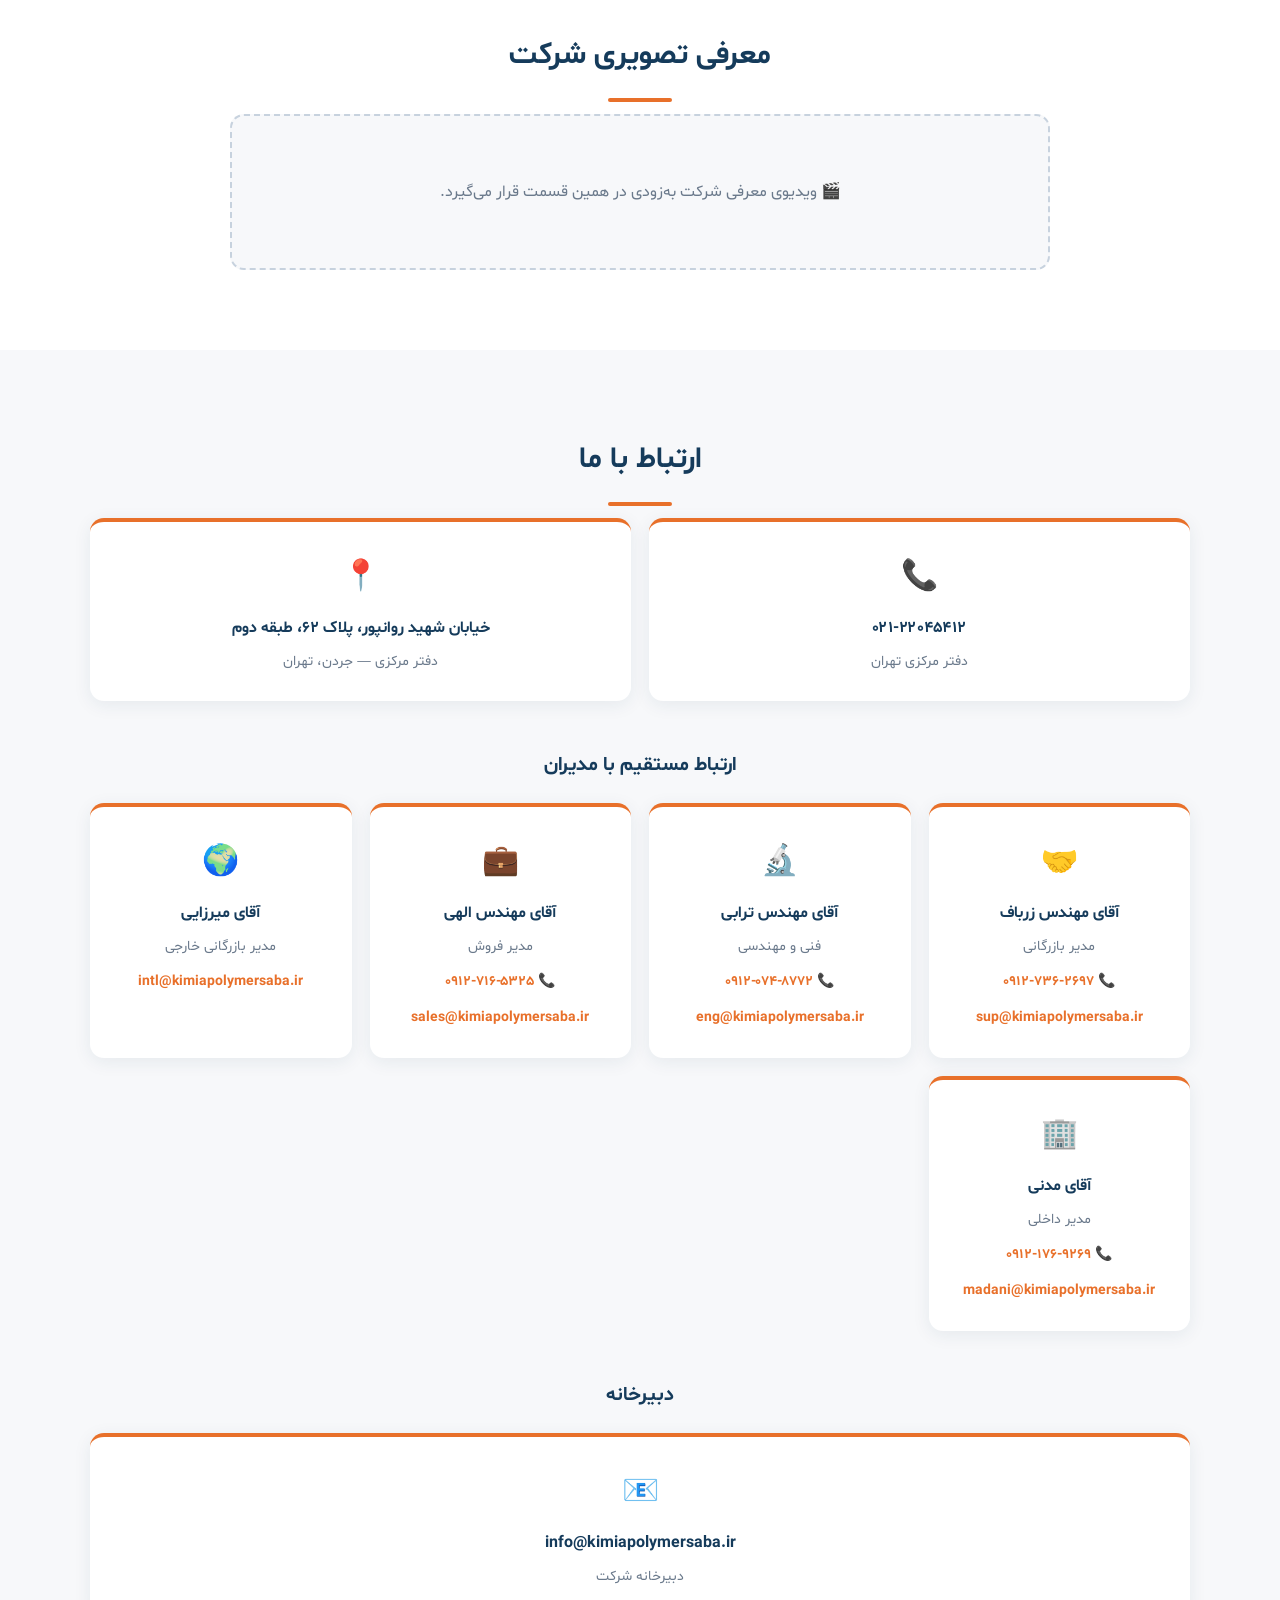
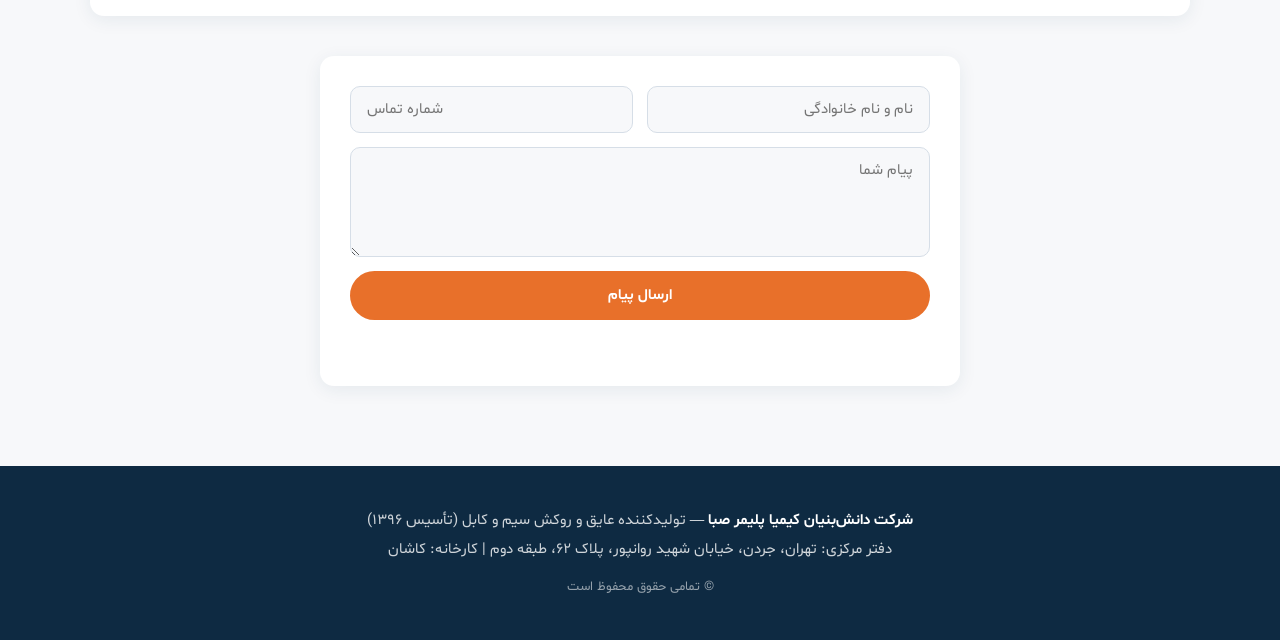
==== commit 9d37bdff: "Add files via upload" ====
--- a/index.html
+++ b/index.html
@@ -5,8 +5,6 @@
 <meta name="viewport" content="width=device-width, initial-scale=1.0">
 <title>کیمیا پلیمر صبا | تولیدکننده عایق و روکش سیم و کابل</title>
 <meta name="description" content="شرکت دانش‌بنیان کیمیا پلیمر صبا، تولیدکننده گرانول عایق و روکش PVC سیم و کابل و ترکیبات پلیمری سفارشی — کارخانه کاشان، دفتر مرکزی تهران">
-<link rel="preconnect" href="https://cdn.jsdelivr.net">
-<link href="https://cdn.jsdelivr.net/gh/rastikerdar/shabnam-font@v5.0.1/dist/font-face.css" rel="stylesheet">
 <link rel="stylesheet" href="style.css">
 </head>
 <body>
@@ -211,14 +209,14 @@
       </a>
     </div>
 
-    <form class="contact-form reveal" id="contactForm">
+    <form id="contactForm" class="contact-form reveal">
       <div class="form-row">
         <input type="text" name="name" placeholder="نام و نام خانوادگی" required>
         <input type="tel" name="phone" placeholder="شماره تماس" required>
       </div>
-      <textarea name="message" rows="4" placeholder="پیام شما..." required></textarea>
+      <textarea name="message" rows="4" placeholder="پیام شما" required></textarea>
       <button type="submit" class="btn btn-primary">ارسال پیام</button>
-      <p class="form-msg" id="formMsg"></p>
+      <p id="formMsg" class="form-msg"></p>
     </form>
   </div>
 </section>
@@ -228,14 +226,28 @@
   <div class="container footer-inner">
     <p><strong>شرکت دانش‌بنیان کیمیا پلیمر صبا</strong> — تولیدکننده عایق و روکش سیم و کابل (تأسیس ۱۳۹۶)</p>
     <p>دفتر مرکزی: تهران، جردن، خیابان شهید روانپور، پلاک ۶۲، طبقه دوم | کارخانه: کاشان</p>
-    <p class="copy">© تمامی حقوق محفوظ است</p>
+    <p class="copyright">© تمامی حقوق محفوظ است</p>
   </div>
 </footer>
 
-<!-- ===== لایت‌باکس ===== -->
+<!-- ===== لایت‌باکس گالری ===== -->
 <div class="lightbox" id="lightbox">
   <button class="lightbox-close" id="lightboxClose" aria-label="بستن">✕</button>
-  <img src="" alt="" id="lightboxImg">
+  <img id="lightboxImg" src="" alt="نمایش تصویر">
+</div>
+
+<!-- ===== مودال آنالیز محصول سفارشی ===== -->
+<div class="modal" id="productModal">
+  <div class="modal-box">
+    <button class="modal-close" id="modalClose" aria-label="بستن">✕</button>
+    <h3 id="modalTitle"></h3>
+    <p id="modalDesc" class="modal-desc"></p>
+    <table class="spec-table">
+      <tbody id="specTable"></tbody>
+    </table>
+    <h4 class="modal-subtitle">امکانات و خدمات</h4>
+    <ul class="feature-list" id="featureList"></ul>
+  </div>
 </div>
 
 <script src="script.js"></script>
--- a/style.css
+++ b/style.css
@@ -1,3 +1,19 @@
+/* ===== فونت شبنم — میزبانی داخل خود سایت (بدون وابستگی به CDN خارجی) ===== */
+@font-face {
+  font-family: 'Shabnam';
+  src: url('Shabnam.woff2') format('woff2');
+  font-weight: normal;
+  font-style: normal;
+  font-display: swap;
+}
+@font-face {
+  font-family: 'Shabnam';
+  src: url('Shabnam-Bold.woff2') format('woff2');
+  font-weight: bold;
+  font-style: normal;
+  font-display: swap;
+}
+
 /* ===== متغیرها ===== */
 :root {
   --navy: #153B5B;
@@ -27,9 +43,7 @@
 /* ===== هدر ===== */
 .site-header {
   position: sticky; top: 0; z-index: 100;
-  background: rgba(21, 59, 91, 0.92);
-  backdrop-filter: blur(10px);
-  -webkit-backdrop-filter: blur(10px);
+  background: rgba(21, 59, 91, 0.95);
 }
 .header-inner {
   display: flex; align-items: center; gap: 28px;
@@ -226,151 +240,130 @@
   padding: 14px 20px; text-align: right; font-size: 15px;
 }
 .pdf-table td { padding: 14px 20px; border-top: 1px solid #EDF1F5; font-size: 14.5px; }
-.pdf-table tr:hover td { background: #FBF6F2; }
-.pdf-link {
-  color: var(--orange-dark); text-decoration: none; font-weight: 700; white-space: nowrap;
-}
+.pdf-table tr:hover td { background: #F4F7FA; }
+.pdf-link { color: var(--orange); text-decoration: none; font-weight: 700; }
 .pdf-link:hover { text-decoration: underline; }
+
+/* ===== ارتباط با ما ===== */
+.contact-subtitle {
+  color: var(--navy); font-size: 20px; font-weight: 800;
+  margin: 44px 0 18px; text-align: center;
+}
+.contact-grid {
+  display: grid; grid-template-columns: repeat(auto-fit, minmax(220px, 1fr));
+  gap: 18px; margin-bottom: 26px;
+}
+.contact-card {
+  background: var(--white); border-radius: var(--radius);
+  padding: 26px 20px; text-align: center;
+  box-shadow: 0 4px 18px rgba(21,59,91,0.08);
+  border-top: 4px solid var(--orange);
+  color: var(--text); text-decoration: none;
+  display: flex; flex-direction: column; align-items: center; gap: 4px;
+}
+.contact-icon { font-size: 30px; }
+.contact-card strong { color: var(--navy); font-size: 16px; word-break: break-all; }
+.contact-card small { color: var(--muted); font-size: 13.5px; }
+.person-tel, .person-mail {
+  color: var(--orange); text-decoration: none; font-size: 14px; font-weight: 700;
+  margin-top: 4px; word-break: break-all;
+}
+.person-tel:hover, .person-mail:hover { text-decoration: underline; }
+
+/* ===== فرم تماس ===== */
+.contact-form {
+  max-width: 640px; margin: 40px auto 0;
+  background: var(--white); border-radius: var(--radius);
+  padding: 30px; box-shadow: 0 4px 18px rgba(21,59,91,0.08);
+  display: flex; flex-direction: column; gap: 14px;
+}
+.form-row { display: grid; grid-template-columns: 1fr 1fr; gap: 14px; }
+.contact-form input, .contact-form textarea {
+  font-family: inherit; font-size: 15px;
+  border: 1px solid #D6DEE7; border-radius: 10px;
+  padding: 12px 16px; background: var(--bg); color: var(--text);
+}
+.contact-form input:focus, .contact-form textarea:focus {
+  outline: none; border-color: var(--orange);
+}
+.form-msg { color: #1B8A4B; font-weight: 700; font-size: 14.5px; min-height: 22px; }
+
+/* ===== فوتر ===== */
+.site-footer {
+  background: var(--navy-dark); color: rgba(255,255,255,0.8);
+  padding: 40px 0; text-align: center; font-size: 14.5px;
+}
+.site-footer strong { color: #fff; }
+.site-footer .copyright { margin-top: 10px; font-size: 13px; opacity: .7; }
 
 /* ===== لایت‌باکس ===== */
 .lightbox {
   position: fixed; inset: 0; z-index: 200;
-  background: rgba(14,42,66,0.92);
+  background: rgba(10, 24, 38, 0.92);
   display: none; align-items: center; justify-content: center;
+  padding: 30px;
 }
 .lightbox.open { display: flex; }
-.lightbox img { max-width: 92vw; max-height: 88vh; border-radius: 10px; }
+.lightbox img {
+  max-width: 92vw; max-height: 88vh;
+  border-radius: 12px; box-shadow: 0 20px 60px rgba(0,0,0,0.5);
+}
 .lightbox-close {
   position: absolute; top: 22px; inset-inline-end: 26px;
-  background: none; border: none; color: #fff; font-size: 30px; cursor: pointer;
-}
-
-/* ===== مودال آنالیز محصول سفارشی ===== */
+  background: none; border: none; color: #fff;
+  font-size: 32px; cursor: pointer;
+}
+
+/* ===== مودال محصول ===== */
 .modal {
-  position: fixed; inset: 0; z-index: 300;
-  background: rgba(14,42,66,0.75);
-  display: none; align-items: flex-start; justify-content: center;
-  padding: 40px 16px; overflow-y: auto;
+  position: fixed; inset: 0; z-index: 200;
+  background: rgba(10, 24, 38, 0.92);
+  display: none; align-items: center; justify-content: center;
+  padding: 20px;
 }
 .modal.open { display: flex; }
 .modal-box {
-  background: var(--white); border-radius: 18px;
-  max-width: 720px; width: 100%; position: relative;
-  animation: modalIn .25s ease;
-}
-@keyframes modalIn {
-  from { opacity: 0; transform: translateY(30px); }
-  to { opacity: 1; transform: none; }
-}
+  background: var(--white); border-radius: var(--radius);
+  max-width: 680px; width: 100%; max-height: 88vh; overflow-y: auto;
+  padding: 34px 30px; position: relative;
+}
+.modal-box h3 { color: var(--navy); font-size: 22px; margin-bottom: 8px; }
+.modal-desc { color: var(--muted); font-size: 15px; margin-bottom: 18px; }
+.modal-subtitle { color: var(--navy); font-size: 17px; margin: 20px 0 8px; }
 .modal-close {
-  position: absolute; top: 16px; inset-inline-start: 16px;
-  width: 38px; height: 38px; border-radius: 50%;
-  background: var(--bg); border: none; cursor: pointer;
-  font-size: 18px; color: var(--muted);
-  transition: background .2s;
-}
-.modal-close:hover { background: #FDE8DE; color: var(--orange-dark); }
-.modal-header {
-  background: var(--navy); color: #fff;
-  border-radius: 18px 18px 0 0;
-  padding: 30px 56px 22px 30px;
-}
-.modal-header h2 { font-size: 24px; font-weight: 800; }
-.modal-note { font-size: 14.5px; opacity: .85; margin-top: 6px; }
-.modal-body { padding: 26px 30px 10px; }
-.modal-sub {
-  color: var(--navy); font-size: 17px; font-weight: 800;
-  margin: 14px 0 12px;
-  padding-inline-start: 12px; border-inline-start: 4px solid var(--orange);
+  position: absolute; top: 14px; inset-inline-end: 16px;
+  background: none; border: none; font-size: 24px;
+  color: var(--muted); cursor: pointer;
 }
 .spec-table { width: 100%; border-collapse: collapse; }
-.spec-table tr { border-bottom: 1px solid #EDF1F5; }
-.spec-table tr:last-child { border-bottom: none; }
-.spec-table td { padding: 10px 8px; font-size: 14.5px; }
-.spec-table td:first-child { color: var(--muted); width: 55%; }
-.spec-table td:last-child { font-weight: 700; color: var(--navy); }
-.modal-footer {
-  padding: 20px 30px 26px; text-align: center;
-  border-top: 1px solid #EDF1F5; margin-top: 16px;
-}
-.modal-footer p { font-size: 13.5px; color: var(--muted); margin-bottom: 12px; }
-
-/* ===== ارتباط با ما ===== */
-.contact-subtitle {
-  color: var(--navy); font-size: 20px; font-weight: 800; margin: 40px 0 18px;
-}
-.contact-grid {
-  display: grid; grid-template-columns: repeat(auto-fit, minmax(220px, 1fr));
-  gap: 18px;
-}
-.contact-card {
-  background: var(--white); border-radius: var(--radius);
-  padding: 24px 20px; text-align: center; text-decoration: none;
-  box-shadow: 0 4px 18px rgba(21,59,91,0.08);
-  border-top: 3px solid var(--orange);
-  transition: transform .2s, box-shadow .2s;
-  display: block; color: var(--text);
-}
-.contact-card:hover { transform: translateY(-4px); box-shadow: 0 10px 24px rgba(21,59,91,0.14); }
-.contact-icon { font-size: 30px; display: block; margin-bottom: 10px; }
-.contact-card strong { display: block; color: var(--navy); font-size: 16px; }
-.contact-card > small { color: var(--muted); font-size: 13.5px; margin-top: 4px; display: block; }
-.person { cursor: default; }
-.person-tel, .person-mail {
-  display: block; margin-top: 10px;
-  text-decoration: none; font-size: 13.5px; font-weight: 700;
-  color: var(--navy); direction: ltr;
-}
-.person-tel { color: var(--orange-dark); }
-.person-tel:hover, .person-mail:hover { text-decoration: underline; }
-
-.contact-form {
-  margin-top: 44px; background: var(--white); border-radius: var(--radius);
-  padding: 30px; box-shadow: 0 4px 18px rgba(21,59,91,0.08);
-  max-width: 640px; margin-inline: auto;
-}
-.contact-form input, .contact-form textarea {
-  width: 100%; padding: 12px 16px; margin-bottom: 14px;
-  border: 1.5px solid #DDE3EA; border-radius: 10px;
-  font-family: inherit; font-size: 15px; background: var(--bg);
-}
-.contact-form input:focus, .contact-form textarea:focus {
-  outline: none; border-color: var(--orange);
-}
-.form-row { display: grid; grid-template-columns: 1fr 1fr; gap: 14px; }
-.contact-form .btn { width: 100%; }
-.form-msg { text-align: center; color: #1B8A4B; font-weight: 700; margin-top: 12px; min-height: 24px; }
-
-/* ===== فوتر ===== */
-.site-footer {
-  background: var(--navy-dark); color: rgba(255,255,255,0.85);
-  padding: 36px 0; font-size: 14.5px;
-}
-.footer-inner { text-align: center; }
-.footer-inner p { margin-bottom: 6px; }
-.copy { opacity: .6; margin-top: 14px !important; font-size: 13px; }
-
-/* ===== انیمیشن reveal ===== */
-.reveal { opacity: 0; transform: translateY(24px); transition: opacity .6s ease, transform .6s ease; }
+.spec-table td { padding: 10px 14px; border-top: 1px solid #EDF1F5; font-size: 14.5px; }
+.spec-table td:first-child { font-weight: 700; color: var(--navy); width: 40%; }
+
+/* ===== انیمیشن ظاهرشدن ===== */
+.reveal { opacity: 0; transform: translateY(24px); transition: opacity .6s, transform .6s; }
 .reveal.visible { opacity: 1; transform: none; }
 
 /* ===== ریسپانسیو ===== */
 @media (max-width: 900px) {
-  .header-phone { display: none; }
-  .menu-btn { display: block; margin-inline-start: auto; }
+  .about-grid, .product-page-grid { grid-template-columns: 1fr; }
+  .products-grid { grid-template-columns: repeat(2, 1fr); }
+  .gallery-grid { grid-template-columns: repeat(2, 1fr); }
+  .hero-content h1 { font-size: 34px; }
+}
+@media (max-width: 640px) {
   .main-nav {
-    display: none; position: absolute; top: 100%; inset-inline: 0;
-    background: var(--navy); flex-direction: column; gap: 0;
-    padding: 10px 0;
+    display: none; position: absolute; top: 100%; inset-inline-start: 0;
+    width: 100%; background: var(--navy-dark);
+    flex-direction: column; gap: 0; padding: 10px 0;
   }
   .main-nav.open { display: flex; }
   .main-nav a { padding: 12px 24px; }
-  .hero-content h1 { font-size: 32px; }
-  .about-grid, .products-grid, .gallery-grid,
-  .gallery-grid.two, .product-page-grid { grid-template-columns: 1fr; }
-  .form-row { grid-template-columns: 1fr; }
+  .menu-btn { display: block; }
+  .header-phone { display: none; }
+  .products-grid, .gallery-grid, .gallery-grid.two, .form-row { grid-template-columns: 1fr; }
   .section { padding: 56px 0; }
-  .event-inner p { font-size: 15.5px; }
-  .event-inner strong { font-size: 17px; }
-  .pdf-table { display: block; overflow-x: auto; }
+  .hero { min-height: 440px; }
+  .hero-content h1 { font-size: 28px; }
+  .event-inner { padding: 24px 20px; }
+  .event-inner p { font-size: 16px; }
 }
